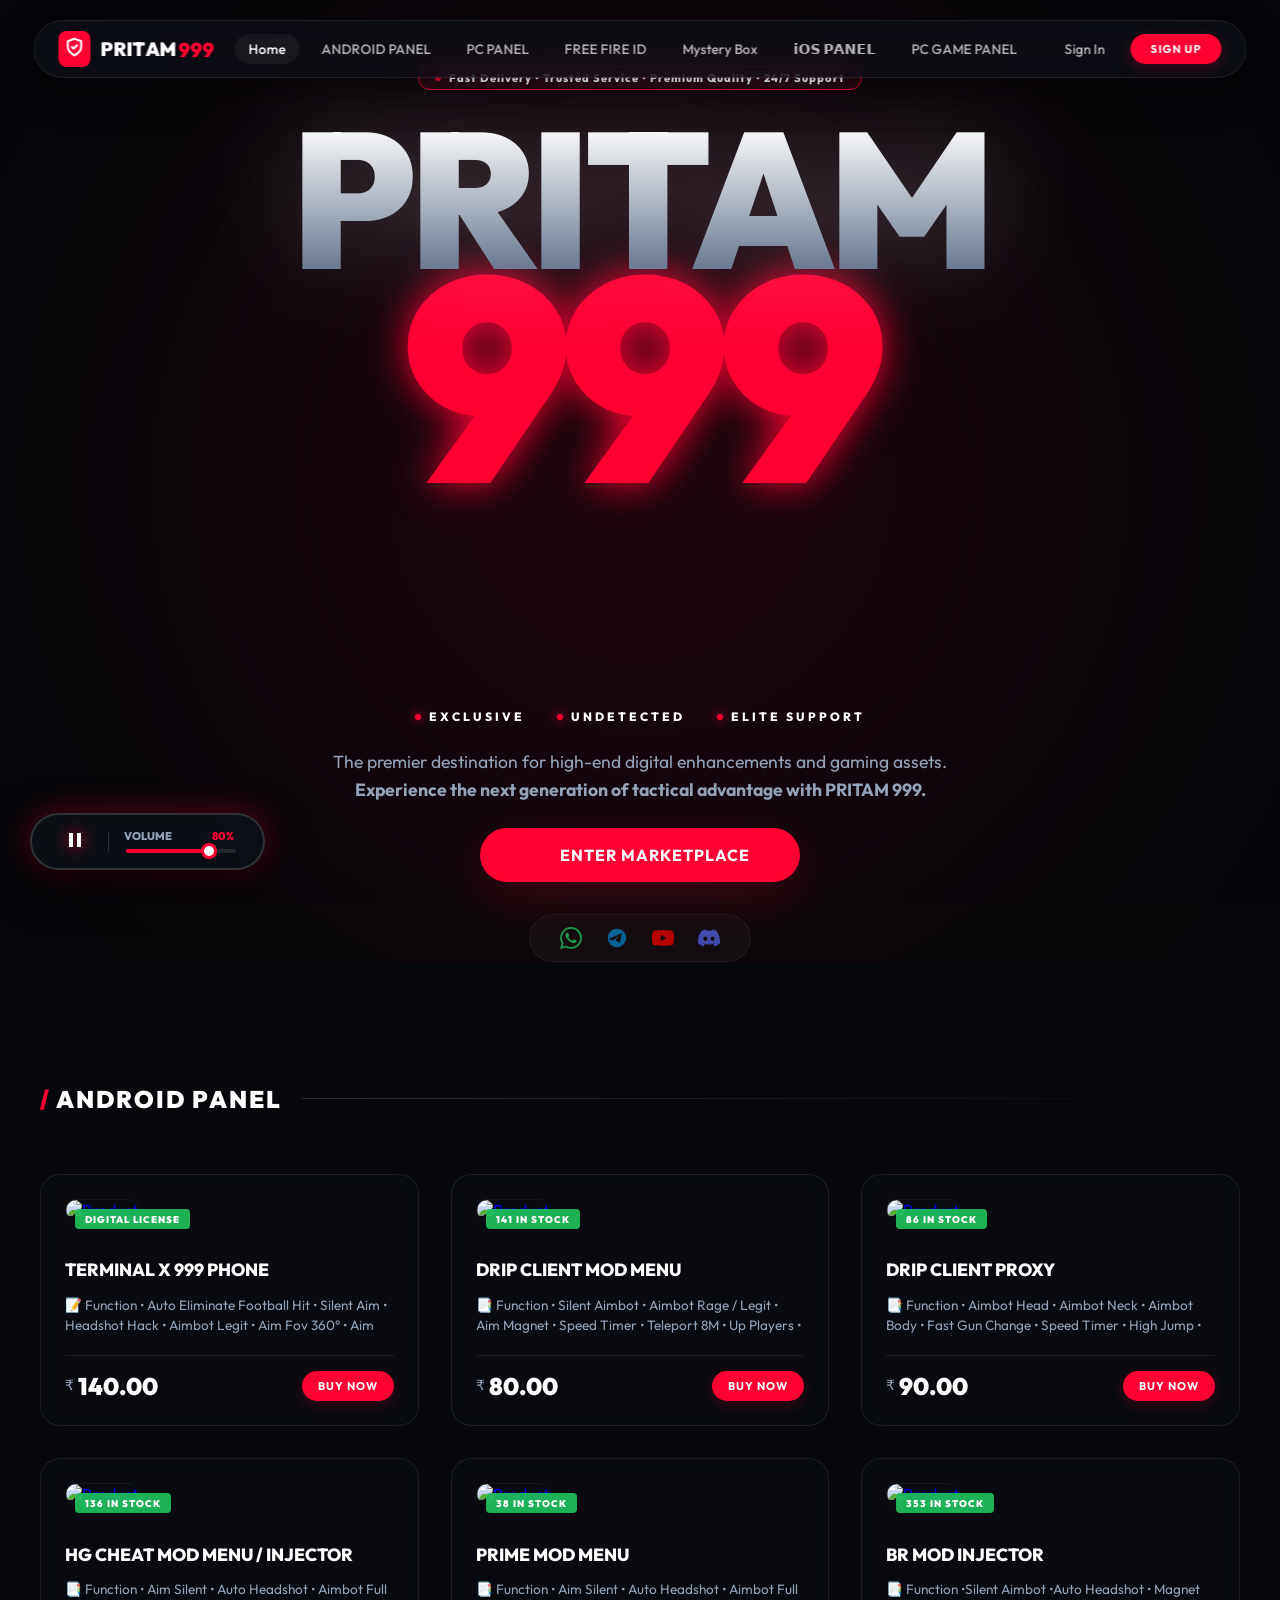
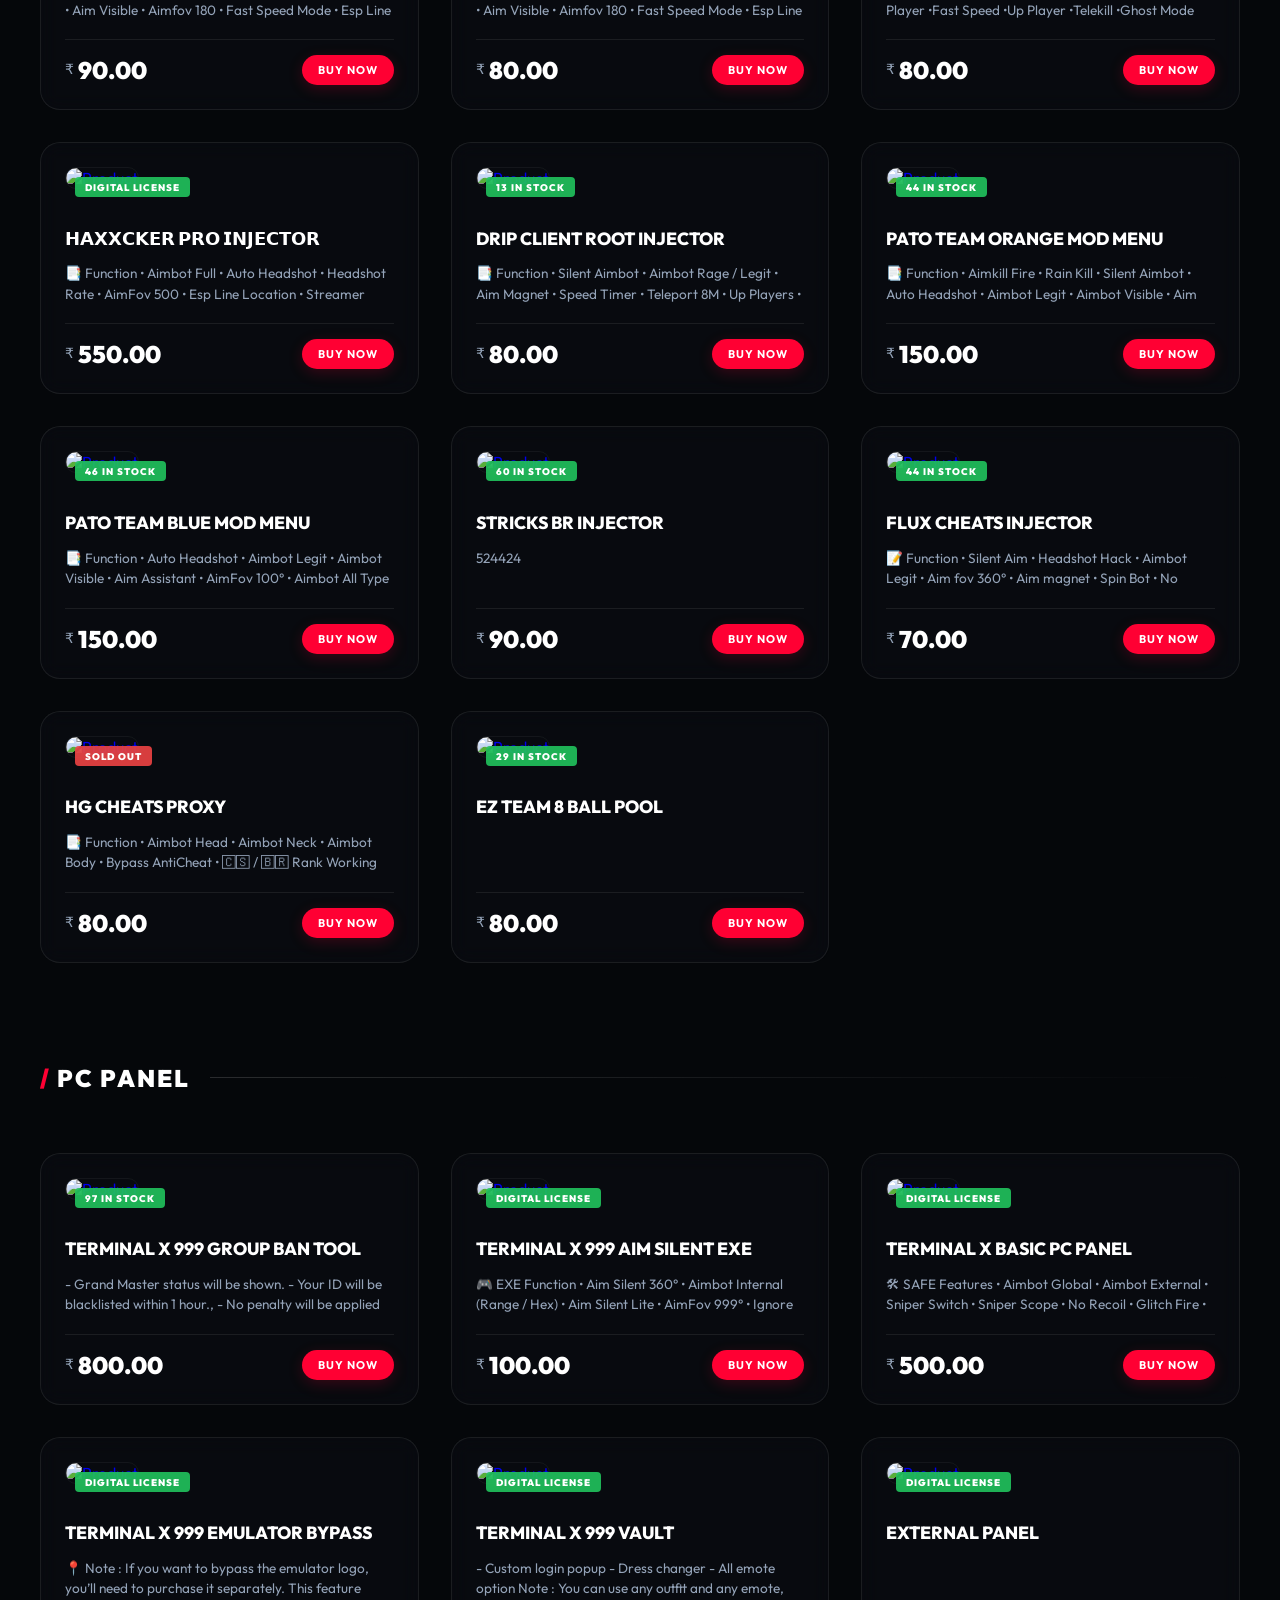
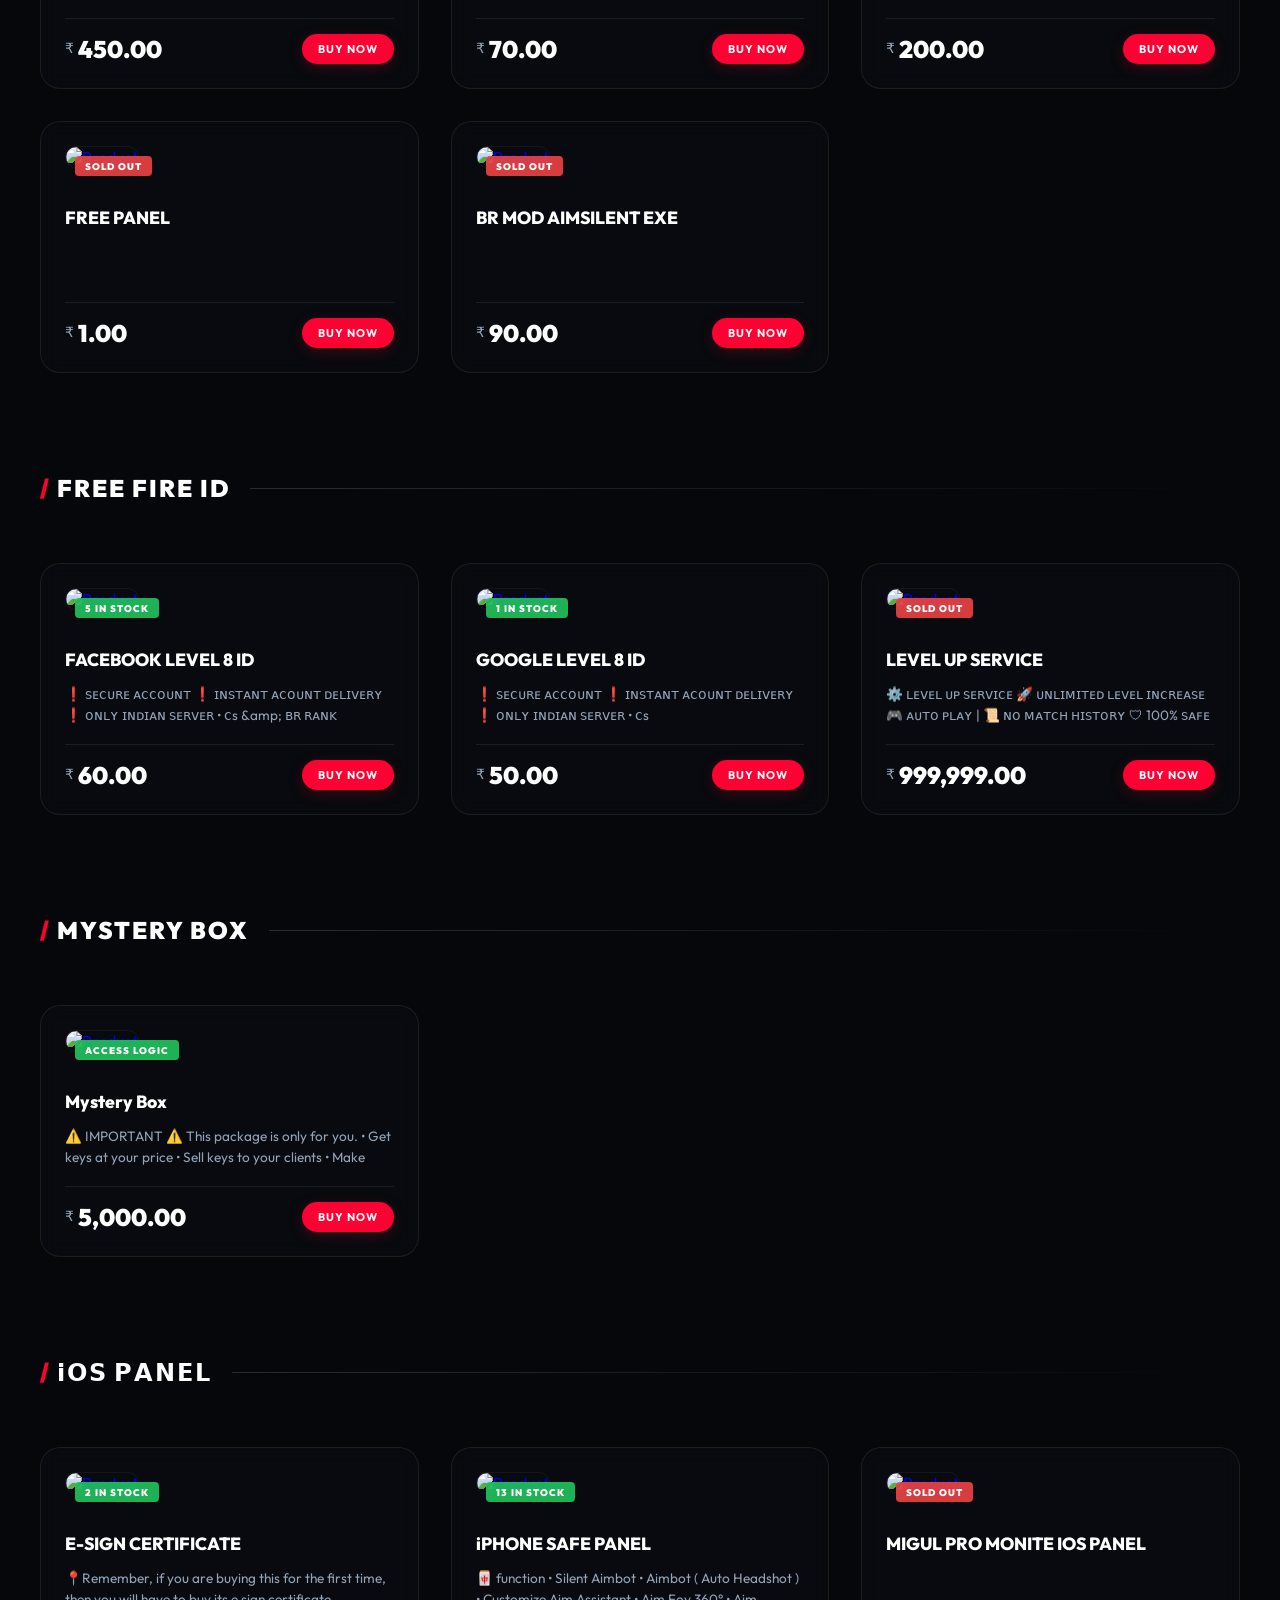
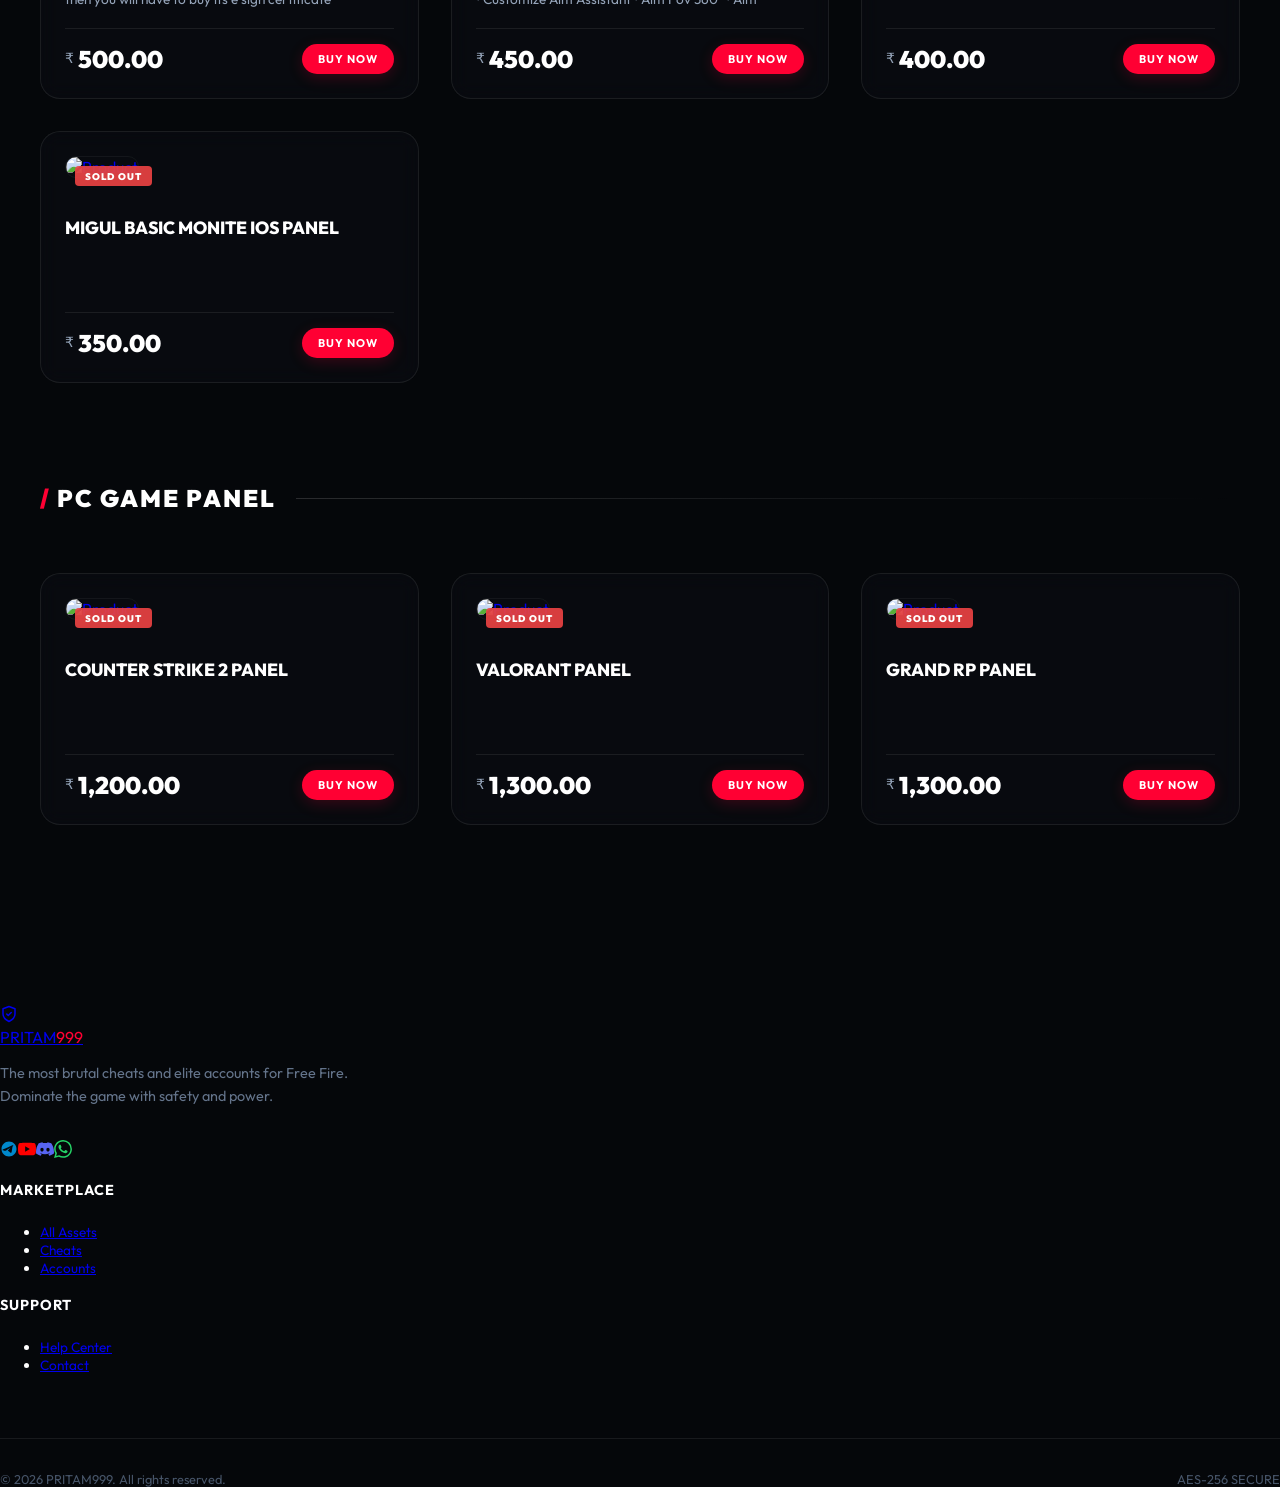
==== index.html @ df431e68 "Rename index.php to index.html" ====
<!DOCTYPE html>
<html lang="en">
<head>
    <title>PRITAM 999 | ELITE GAMING STORE</title>
    <meta name="description" content="The premier destination for high-end digital enhancements, elite accounts, and premium gaming assets. PRITAM 999 provides the ultimate tactical advantage.">
    <meta name="keywords" content="ANDROID PANEL, PC PANEL, FREE FIRE ID, Mystery Box, 𝗶𝗢𝗦 𝗣𝗔𝗡𝗘𝗟, PC GAME PANEL, Pritam999, Free Fire Cheats, Elite Gaming Assets, Mod Menu, Tactical Advantage">
    <meta name="author" content="PRITAM 999">
    <meta name="robots" content="index, follow">
    <meta property="og:image" content="assets/img/og-preview.png">
    <link rel="canonical" href="https://pritam999.shop/">
    <!-- Structured Data for SEO -->
    <script type="application/ld+json">
    {
      "@context": "https://schema.org",
      "@type": "WebSite",
      "name": "PRITAM 999",
      "url": "https://pritam999.shop/",
      "description": "Premium destination for digital enhancements and elite gaming assets.",
      "potentialAction": {
        "@type": "SearchAction",
        "target": "https://pritam999.shop/shop.php?query={search_term_string}",
        "query-input": "required name=search_term_string"
      }
    }
    </script>
    <link rel="stylesheet" href="assets/css/core.css?v=1.0.8">
    <link rel="preconnect" href="https://fonts.googleapis.com">
    <link rel="preconnect" href="https://fonts.gstatic.com" crossorigin>
    <link href="https://fonts.googleapis.com/css2?family=Outfit:wght@100..900&display=swap" rel="stylesheet">
    <link rel="stylesheet" href="assets/css/core.css?v=1.0.8">
    <style>
        :root {
            --primary: #ff0033;
            --primary-glow: #ff003333;
            --bg-deep: #05070a;
            --bg-card: rgba(13, 17, 23, 0.4);
            --border: rgba(255, 255, 255, 0.08);
            --text-muted: #94a3b8;
            --font-main: 'Outfit', sans-serif;
            --primary-rgb: 255, 0, 51;
        }
        
        /* --- THEME-SYNCED PREMIUM SCROLLBAR --- */
        ::-webkit-scrollbar { width: 8px; height: 8px; }
        ::-webkit-scrollbar-track { background: var(--bg-deep); border-left: 1px solid var(--border); }
        ::-webkit-scrollbar-thumb { 
            background: linear-gradient(to bottom, var(--primary), rgba(var(--primary-rgb), 0.6));
            border-radius: 10px;
            border: 2px solid var(--bg-deep);
        }
        ::-webkit-scrollbar-thumb:hover { background: var(--primary); }
        /* Firefox */
        * { scrollbar-width: thin; scrollbar-color: var(--primary) var(--bg-deep); }

        * { font-family: var(--font-main); }

        body {
            background-color: var(--bg-deep);
            color: #fff;
            margin: 0;
            overflow-x: hidden;
            -webkit-font-smoothing: antialiased;
        }

        .btn-pill-outline:hover {
            background: rgba(255,255,255,0.08);
            border-color: rgba(255,255,255,0.2);
        }

        /* Premium Navbar */
        .navbar-floating {
            position: fixed;
            top: 20px;
            left: 50%;
            transform: translateX(-50%);
            width: max-content;
            min-width: 320px;
            max-width: 95vw;
            padding: 10px 24px;
            background: rgba(13, 17, 23, 0.7);
            backdrop-filter: blur(15px) saturate(180%);
            border: 1.5px solid var(--border);
            border-radius: 60px;
            z-index: 1000;
            display: flex;
            align-items: center;
            justify-content: space-between;
            gap: 20px;
            box-shadow: 0 10px 40px rgba(0,0,0,0.4);
            transition: all 0.4s cubic-bezier(0.23, 1, 0.32, 1);
        }

        .nav-link-item {
            color: rgba(255,255,255,0.7);
            text-decoration: none;
            font-size: 0.85rem;
            font-weight: 500;
            transition: all 0.3s ease;
            padding: 6px 14px;
            border-radius: 50px;
        }

        .nav-link-item:hover, .nav-link-item.active {
            color: #fff;
            background: rgba(255,255,255,0.05);
        }

        .btn-pill {
            padding: 8px 20px;
            border-radius: 100px;
            font-weight: 700;
            text-transform: uppercase;
            font-size: 0.7rem;
            letter-spacing: 1px;
            transition: all 0.3s cubic-bezier(0.23, 1, 0.32, 1);
            cursor: pointer;
            text-decoration: none;
            display: inline-flex;
            align-items: center;
            gap: 8px;
        }

        .btn-pill-primary {
            background: var(--primary);
            color: #fff;
            box-shadow: 0 4px 15px var(--primary-glow);
        }

        .btn-pill-primary:hover {
            transform: translateY(-1px);
            box-shadow: 0 5px 20px var(--primary);
        }

        .btn-pill-outline {
            border: 1px solid var(--border);
            color: #fff;
            background: rgba(255,255,255,0.02);
        }

        .btn-pill-outline:hover {
            background: rgba(255,255,255,0.08);
            border-color: rgba(255,255,255,0.2);
        }

        /* Logo Spin Animation */
        .spin-logo {
            display: inline-block;
            animation: spinEntrance 1.2s cubic-bezier(0.34, 1.56, 0.64, 1) forwards;
            transform-origin: center;
        }

        @keyframes spinEntrance {
            0% {
                transform: rotate(-360deg) scale(0.5);
                opacity: 0;
            }
            100% {
                transform: rotate(0deg) scale(1);
                opacity: 1;
            }
        }
        .hero-wrap {
            height: 100vh;
            display: flex;
            flex-direction: column;
            align-items: center;
            justify-content: center;
            position: relative;
            text-align: center;
            overflow: hidden;
            background: transparent; /* Allow global background to show through */
            padding-top: 4rem; /* Shift down */
        }

        .hero-glow-bg {
            position: absolute;
            top: 50%;
            left: 50%;
            width: 1200px;
            height: 1200px;
            background: radial-gradient(circle, var(--primary-glow) 0%, transparent 70%);
            transform: translate(-50%, -50%);
            z-index: -1;
            filter: blur(180px);
            opacity: 0.8;
        }

        .title-main {
            font-size: clamp(5rem, 20vw, 12rem);
            font-weight: 950;
            line-height: 0.8;
            letter-spacing: -6px;
            margin: 0;
            text-transform: uppercase;
            background: linear-gradient(180deg, #fff 0%, #64748b 100%);
            -webkit-background-clip: text;
            -webkit-text-fill-color: transparent;
            filter: drop-shadow(0 0 50px rgba(255,255,255,0.2));
            z-index: 2;
        }

        .title-sub {
            font-size: clamp(6rem, 30vw, 18rem);
            font-weight: 950;
            color: var(--primary);
            line-height: 0.85;
            margin-top: -20px;
            text-transform: uppercase;
            text-shadow: 0 0 40px var(--primary); /* Reduced glow */
            letter-spacing: -10px;
            z-index: 1;
        }

        .hero-description {
            max-width: 900px;
            margin: 1.5rem auto;
            color: var(--text-muted);
            font-size: 1.1rem;
            font-weight: 400;
            line-height: 1.6;
        }

        .trust-badges {
            display: flex;
            gap: 2rem;
            margin-top: 1rem;
            text-transform: uppercase;
            font-size: 0.75rem;
            font-weight: 800;
            letter-spacing: 3px;
            color: #fff;
        }

        .trust-badges span { display: flex; align-items: center; gap: 8px; }
        .trust-badges .dot { width: 6px; height: 6px; background: var(--primary); border-radius: 50%; box-shadow: 0 0 10px var(--primary); }

        /* Deep Aurora & Cosmic Nebula Backgrounds */
        .deep-aurora {
            position: fixed;
            inset: 0;
            z-index: -3;
            background: #000;
            overflow: hidden;
        }
        .deep-aurora::before,
        .deep-aurora::after {
            content: '';
            position: absolute;
            inset: -50%;
            background: repeating-linear-gradient(
                100deg,
                var(--primary) 10%,
                #000 20%,
                var(--primary-glow) 30%,
                #000 40%
            );
            filter: blur(120px) contrast(1.5);
            opacity: 0.25;
            animation: aurora-spin 60s linear infinite;
        }
        .deep-aurora::after {
            animation-duration: 45s;
            animation-direction: reverse;
            opacity: 0.15;
        }

        .cosmic-nebula {
            position: fixed;
            inset: 0;
            z-index: -3;
            background: radial-gradient(circle at center, #0a0a0a 0%, #000 100%);
        }
        .cosmic-nebula::before {
            content: '';
            position: absolute;
            inset: -50%;
            background: 
                radial-gradient(circle at 20% 30%, var(--primary) 0%, transparent 40%),
                radial-gradient(circle at 80% 70%, var(--primary-glow) 0%, transparent 40%);
            filter: blur(150px);
            opacity: 0.3;
            animation: nebula-float 30s ease-in-out infinite alternate;
        }

        @keyframes aurora-spin {
            from { transform: rotate(0deg) scale(1.5); }
            to { transform: rotate(360deg) scale(1.5); }
        }
        @keyframes nebula-float {
            from { transform: translate(-5%, -5%) scale(1); }
            to { transform: translate(5%, 5%) scale(1.1); }
        }
        .aurora-animate {
            position: fixed;
            inset: 0;
            z-index: -3;
            background: #05070a;
            overflow: hidden;
            pointer-events: none;
        }
        .aurora-layer {
            position: absolute;
            inset: -50%;
            opacity: 0.5;
            filter: blur(100px) contrast(1.2);
            background: repeating-linear-gradient(100deg, var(--primary) 10%, #000 15%, var(--primary-glow) 20%, #000 25%, var(--primary) 30%);
            background-size: 300% 200%;
            background-position: 50% 50%;
            animation: aurora-move 40s linear infinite;
        }
        @keyframes aurora-move {
            0% { background-position: 50% 50%; }
            100% { background-position: 350% 50%; }
        }
        .premium-card-grid {
            display: grid;
            grid-template-columns: repeat(auto-fill, minmax(280px, 1fr));
            gap: 2rem;
        }

        .shop-card {
            background: var(--bg-card);
            border: 1px solid var(--border);
            border-radius: 20px;
            padding: 1.5rem;
            transition: all 0.5s cubic-bezier(0.23, 1, 0.32, 1);
            position: relative;
            overflow: hidden;
            backdrop-filter: blur(10px);
            cursor: pointer;
            text-decoration: none;
            display: block;
        }

        .shop-card:hover {
            border-color: var(--primary);
            transform: translateY(-8px);
            box-shadow: 0 20px 50px rgba(0,0,0,0.6), 0 0 30px var(--primary-glow);
        }

        .shop-card .card-content {
            transition: all 0.5s ease;
        }

        .shop-card:hover .card-content {
            filter: blur(5px) brightness(0.6);
            transform: scale(0.98);
        }

        .shop-card img {
            width: 100%;
            height: 200px;
            object-fit: cover;
            border-radius: 12px;
            margin-bottom: 1.25rem;
            border: 1px solid rgba(255,255,255,0.05);
        }

        .shop-card .hover-overlay {
            position: absolute;
            inset: 0;
            display: flex;
            align-items: center;
            justify-content: center;
            opacity: 0;
            transition: all 0.5s ease;
            z-index: 10;
        }

        .shop-card:hover .hover-overlay {
            opacity: 1;
        }

        .price-tag {
            font-size: 1.5rem;
            font-weight: 900;
            color: #fff;
            display: flex;
            align-items: center;
            gap: 4px;
        }
        
        /* Mobile Adjustments */
        @media (max-width: 768px) {
            .navbar-floating { width: 95%; top: 10px; padding: 0 16px; height: 56px; }
            .nav-link-item:not(.special) { display: none; }
            .title-main { font-size: 4rem; }
            .title-sub { font-size: 4.5rem; }
            .trust-badges { gap: 1rem; font-size: 0.6rem; letter-spacing: 1.5px; }
        }
    </style>
</head>
<body class="custom-scrollbar">
    
<style>
    body { background-color: #05070a !important; }
    canvas { background: transparent !important; } 
    #neural-bg-video {
        position: fixed; inset: 0; width: 100vw; height: 100vh;
        object-fit: cover; z-index: -15; opacity: 0.6;
        pointer-events: none; transition: opacity 2s ease; background: #05070a;
    }
</style>

    <video id="neural-bg-video" autoplay loop muted playsinline preload="auto">
        <source src="assets/video/video_1782830065.mp4" type="video/mp4">
    </video>
    <script>
        (function() {
            const vid = document.getElementById('neural-bg-video');
            vid.style.opacity = '0.6';
            const activate = () => { if (vid.paused) vid.play().catch(e => {}); };
            ['click', 'touchstart', 'scroll'].forEach(evt => window.addEventListener(evt, activate, { once: true }));
        })();
    </script>


<!-- GLOBAL PREMIUM MUSIC HUB v3.1 (HARD-CODED) -->
<style>
    #neural-sync-v3 {
        position: fixed; bottom: 30px; left: 30px; z-index: 999999999 !important;
        background: rgba(13, 17, 23, 0.9); backdrop-filter: blur(25px) saturate(180%);
        border: 2px solid rgba(255,255,255,0.15); border-radius: 50px;
        padding: 12px 25px; display: flex !important; align-items: center; gap: 15px;
        box-shadow: 0 15px 45px rgba(0,0,0,0.8), 0 0 30px rgba(255, 0, 51, 0.4);
        transition: all 0.4s ease; font-family: 'Outfit', sans-serif; opacity: 1 !important; visibility: visible !important;
    }
    .sync-btn { background: none; border: none; color: #fff; cursor: pointer; display: flex; transition: 0.3s; }
    .sync-slider { -webkit-appearance: none; width: 110px; height: 4px; background: rgba(255,255,255,0.1); border-radius: 5px; outline: none; }
    .sync-slider::-webkit-slider-thumb { -webkit-appearance: none; width: 16px; height: 16px; border-radius: 50%; background: #fff; border: 3px solid #ff0033; cursor: pointer; }
    </style>

<div id="neural-sync-v3">
    <button id="v3-play-btn" class="sync-btn" style="filter: drop-shadow(0 0 8px #ff0033);">
        <span id="v3-icon-wrap"><svg viewBox="0 0 24 24" width="24" height="24" fill="currentColor"><path d="M8 5v14l11-7z"/></svg></span>
    </button>
    <div style="width: 1px; height: 20px; background: rgba(255,255,255,0.15);"></div>
    <div style="display: flex; flex-direction: column; gap: 4px;">
        <div style="display: flex; justify-content: space-between; width: 110px;">
            <span style="font-size: 0.7rem; color: #94a3b8; font-weight: 800; text-transform: uppercase;">Volume</span>
            <span id="v3-vol-txt" style="font-size: 0.7rem; color: #ff0033; font-weight: 800;">80%</span>
        </div>
        <input type="range" id="v3-range" class="sync-slider" min="0" max="1" step="0.01" value="0.8">
    </div>
</div>

<script>
(function() {
    const audioUrl = '';
    
    // --- AUDIO ENGINE INITIALIZATION ---
    const initAudio = () => {
        if (window.bgAudio) return;

        if (audioUrl) {
            // Priority 1: Dedicated Music URL
            window.bgAudio = new Audio(audioUrl);
            window.bgAudio.loop = true;
            window.bgAudio.volume = localStorage.getItem('bg_audio_vol') || 0.8;
            if (localStorage.getItem('bg_audio_pos')) window.bgAudio.currentTime = localStorage.getItem('bg_audio_pos');
            window.bgAudio.load();
        } else {
            // Priority 2: Fallback to Background Video
            const vid = document.getElementById('neural-bg-video');
            if (vid) {
                window.bgAudio = vid;
                window.bgAudio.volume = localStorage.getItem('bg_audio_vol') || 0.8;
            }
        }
    };

    initAudio();
    const audio = window.bgAudio;
    const playIcon = `<svg viewBox="0 0 24 24" width="24" height="24" fill="currentColor"><path d="M8 5v14l11-7z"/></svg>`;
    const pauseIcon = `<svg viewBox="0 0 24 24" width="24" height="24" fill="currentColor"><path d="M6 19h4V5H6v14zm8-14v14h4V5h-4z"/></svg>`;

    const syncUI = () => {
        if (!audio) return;
        const wrap = document.getElementById('v3-icon-wrap');
        const volTxt = document.getElementById('v3-vol-txt');
        const range = document.getElementById('v3-range');
        if (wrap) wrap.innerHTML = audio.paused ? playIcon : pauseIcon;
        if (volTxt) volTxt.innerText = Math.round(audio.volume * 100) + '%';
        if (range) {
            range.value = audio.volume;
            const v = audio.volume * 100;
            range.style.background = `linear-gradient(to right, #ff0033 ${v}%, rgba(255,255,255,0.1) ${v}%)`;
        }
    };

    if (audio) {
        document.getElementById('v3-play-btn').onclick = (e) => {
            e.stopPropagation(); 
            if (audio.paused) audio.play(); else audio.pause(); 
            if (audio.id === 'neural-bg-video') audio.muted = false; // Unmute if video
            syncUI();
        };
        document.getElementById('v3-range').oninput = (e) => {
            audio.volume = e.target.value; 
            if (audio.id === 'neural-bg-video' && audio.volume > 0) audio.muted = false;
            syncUI();
        };
        
        const unlock = () => { 
            initAudio(); // Re-check if somehow lost
            if (audio.id === 'neural-bg-video') audio.muted = false;
            if (audio.paused) audio.play().catch(()=>{}); 
            if (typeof connectAudio === 'function') connectAudio(); 
            syncUI(); 
            ['click','touchstart'].forEach(ev => document.removeEventListener(ev, unlock));
        };
        ['click','touchstart'].forEach(ev => document.addEventListener(ev, unlock));

        setInterval(() => {
            if (audio.currentTime > 0) {
                localStorage.setItem('bg_audio_pos', audio.currentTime);
                localStorage.setItem('bg_audio_vol', audio.volume);
            }
            syncUI();
        }, 1000);
        syncUI();
    } else {
        document.getElementById('v3-vol-txt').innerText = "OFF";
        document.getElementById('v3-range').disabled = true;
    }
})();
</script>
    <!-- Premium Navbar -->
    <nav class="navbar-floating">
        <a href="index.php" style="display: flex; align-items: center; gap: 10px; text-decoration: none;">
            <div style="background: var(--primary); padding: 6px; border-radius: 8px;">
                <svg xmlns="http://www.w3.org/2000/svg" width="20" height="20" viewBox="0 0 24 24" fill="none" stroke="white" stroke-width="2.5" stroke-linecap="round" stroke-linejoin="round"><path d="M12 22s8-4 8-10V5l-8-3-8 3v7c0 6 8 10 8 10"/><path d="m9 12 2 2 4-4"/></svg>
            </div>
            <style>
                .logo-text { display: flex; gap: 0; align-items: center; cursor: pointer; }
                .logo-text .char { 
                    display: inline-block; 
                    transition: all 0.3s cubic-bezier(0.34, 1.56, 0.64, 1); 
                    font-family: 'Outfit', sans-serif;
                }
                .logo-text:hover .char { transform: scale(1.1); color: var(--primary); opacity: 0.7; }
                .logo-text .char:hover { transform: scale(1.8) translateY(-8px) rotate(8deg) !important; color: #fff !important; opacity: 1 !important; text-shadow: 0 0 20px var(--primary); z-index: 10; }
            </style>
            <div class="logo-text">
                <span class="char" style="font-size: 1.2rem; font-weight: 900; color: #fff;">P</span>
                <span class="char" style="font-size: 1.2rem; font-weight: 900; color: #fff;">R</span>
                <span class="char" style="font-size: 1.2rem; font-weight: 900; color: #fff;">I</span>
                <span class="char" style="font-size: 1.2rem; font-weight: 900; color: #fff;">T</span>
                <span class="char" style="font-size: 1.2rem; font-weight: 900; color: #fff;">A</span>
                <span class="char" style="font-size: 1.2rem; font-weight: 900; color: #fff;">M</span>
                <span class="char" style="font-size: 1.25rem; font-weight: 900; color: var(--primary); margin-left: 2px;">9</span>
                <span class="char" style="font-size: 1.25rem; font-weight: 900; color: var(--primary);">9</span>
                <span class="char" style="font-size: 1.25rem; font-weight: 900; color: var(--primary);">9</span>
            </div>
        </a>

        <div style="display: flex; align-items: center; gap: 8px;">
            <a href="index.php" class="nav-link-item active">Home</a>
                                                <a href="index.php?category=ANDROID+PANEL" 
                       class="nav-link-item ">
                       ANDROID PANEL                    </a>
                                                                <a href="index.php?category=PC+PANEL" 
                       class="nav-link-item ">
                       PC PANEL                    </a>
                                                                <a href="index.php?category=FREE+FIRE+ID" 
                       class="nav-link-item ">
                       FREE FIRE ID                    </a>
                                                                <a href="index.php?category=Mystery+Box" 
                       class="nav-link-item ">
                       Mystery Box                    </a>
                                                                <a href="index.php?category=%F0%9D%97%B6%F0%9D%97%A2%F0%9D%97%A6+%F0%9D%97%A3%F0%9D%97%94%F0%9D%97%A1%F0%9D%97%98%F0%9D%97%9F" 
                       class="nav-link-item ">
                       𝗶𝗢𝗦 𝗣𝗔𝗡𝗘𝗟                    </a>
                                                                <a href="index.php?category=PC+GAME+PANEL" 
                       class="nav-link-item ">
                       PC GAME PANEL                    </a>
                                    </div>

        <div style="display: flex; align-items: center; gap: 12px;">
                            <a href="login.php" class="nav-link-item special">Sign In</a>
                <a href="register.php" class="btn-pill btn-pill-primary">Sign Up</a>
                    </div>
    </nav>

        <header class="hero-wrap">
        <div class="hero-glow-bg"></div>
        
                    <div style="background: rgba(var(--primary-rgb), 0.1); border: 1px solid var(--primary); padding: 4px 16px; border-radius: 40px; margin-bottom: 2rem; font-size: 0.7rem; font-weight: 800; color: #fff; letter-spacing: 1px; display: flex; align-items: center; gap: 8px;">
                <span style="width: 6px; height: 6px; background: var(--primary); border-radius: 50%; display: inline-block;"></span>
                Fast Delivery • Trusted Service • Premium Quality • 24/7 Support            </div>
        
        
        <h1 class="title-main" >
            PRITAM        </h1>
        <h1 class="title-sub spin-logo" >
            999        </h1>

        <div class="trust-badges">
            <span><div class="dot"></div> EXCLUSIVE</span>
            <span><div class="dot"></div> UNDETECTED</span>
            <span><div class="dot"></div> ELITE SUPPORT</span>
        </div>

        <p class="hero-description">
            The premier destination for high-end digital enhancements and gaming assets.
            <br><strong>Experience the next generation of tactical advantage with PRITAM 999.</strong>
        </p>

        <div style="display: flex; flex-direction: column; align-items: center; gap: 2rem;">
            <a href="#explore" class="btn-pill btn-pill-primary" style="padding: 16px 50px; font-size: 1rem; border-radius: 60px; box-shadow: 0 15px 45px var(--primary-glow); transition: all 0.5s ease;">
                <i data-lucide="shopping-bag" style="width: 22px; height: 22px;"></i>
                ENTER MARKETPLACE
            </a>
            
            <div style="display: flex; gap: 24px; align-items: center; background: rgba(255,255,255,0.03); padding: 12px 30px; border-radius: 50px; border: 1.5px solid rgba(255,255,255,0.05); backdrop-filter: blur(10px);">
                <a href="https://wa.me/918459697630" target="_blank" class="hero-social-link" style="color: #25D366;"><svg viewBox="0 0 24 24" width="22" height="22" fill="currentColor"><path d="M17.472 14.382c-.297-.149-1.758-.867-2.03-.967-.273-.099-.471-.148-.67.15-.197.297-.767.966-.94 1.164-.173.199-.347.223-.644.075-.297-.15-1.255-.463-2.39-1.475-.883-.788-1.48-1.761-1.653-2.059-.173-.297-.018-.458.13-.606.134-.133.298-.347.446-.52.149-.174.198-.298.298-.497.099-.198.05-.371-.025-.52-.075-.149-.669-1.612-.916-2.207-.242-.579-.487-.5-.669-.51-.173-.008-.371-.01-.57-.01-.198 0-.52.074-.792.372-.272.297-1.04 1.016-1.04 2.479 0 1.462 1.067 2.877 1.215 3.076.149.198 2.096 3.2 5.077 4.487.709.306 1.262.489 1.694.625.712.227 1.36.195 1.871.118.571-.085 1.758-.719 2.006-1.413.248-.694.248-1.289.173-1.413-.074-.124-.272-.198-.57-.347m-5.421 7.403h-.004a9.87 9.87 0 01-5.031-1.378l-.361-.214-3.741.982.998-3.648-.235-.374a9.86 9.86 0 01-1.51-5.26c.001-5.45 4.436-9.884 9.888-9.884 2.64 0 5.122 1.03 6.988 2.898a9.825 9.825 0 012.893 6.994c-.003 5.45-4.437 9.884-9.885 9.884m8.413-18.297A11.815 11.815 0 0012.05 0C5.495 0 .16 5.335.157 11.892c0 2.096.547 4.142 1.588 5.945L.057 24l6.305-1.654a11.882 11.882 0 005.683 1.448h.005c6.554 0 11.89-5.335 11.893-11.893a11.821 11.821 0 00-3.48-8.413Z"/></svg></a><a href="https://t.me/+c30duvub8wZjMGQ9" target="_blank" class="hero-social-link" style="color: #0088cc;"><svg viewBox="0 0 24 24" width="22" height="22" fill="currentColor"><path d="M12 2C6.48 2 2 6.48 2 12s4.48 10 10 10 10-4.48 10-10S17.52 2 12 2zm4.64 6.8c-.15 1.58-.8 5.42-1.13 7.19-.14.75-.42 1-.68 1.03-.58.05-1.02-.38-1.58-.75-.88-.58-1.38-.94-2.23-1.5-.99-.65-.35-1 .22-1.59.15-.15 2.71-2.48 2.76-2.69.01-.03.01-.14-.07-.2-.08-.06-.19-.04-.27-.02-.11.02-1.93 1.23-5.46 3.62-.51.35-.98.52-1.4.51-.46-.01-1.35-.26-2.01-.48-.81-.27-1.45-.42-1.39-.89.03-.24.36-.49.99-.75 3.87-1.68 6.45-2.79 7.74-3.33 3.68-1.54 4.44-1.81 4.94-1.82.11 0 .36.03.52.16.14.11.18.25.2.46-.01.07-.01.15-.02.23z"/></svg></a><a href="https://youtube.com/@pritam999main?si=VfSoaueqbT7tHkOt" target="_blank" class="hero-social-link" style="color: #ff0000;"><svg viewBox="0 0 24 24" width="22" height="22" fill="currentColor"><path d="M23.498 6.186a3.016 3.016 0 0 0-2.122-2.136C19.505 3.545 12 3.545 12 3.545s-7.505 0-9.377.505A3.017 3.017 0 0 0 .502 6.186C0 8.07 0 12 0 12s0 3.93.502 5.814a3.016 3.016 0 0 0 2.122 2.136c1.871.505 9.376.505 9.376.505s7.505 0 9.377-.505a3.015 3.015 0 0 0 2.122-2.136C24 15.93 24 12 24 12s0-3.93-.502-5.814zM9.545 15.568V8.432L15.818 12l-6.273 3.568z"/></svg></a><a href="https://discord.gg/pritam999" target="_blank" class="hero-social-link" style="color: #5865F2;"><svg viewBox="0 0 24 24" width="22" height="22" fill="currentColor"><path d="M20.317 4.37a19.791 19.791 0 0 0-4.885-1.515.074.074 0 0 0-.079.037c-.21.375-.444.864-.608 1.25a18.27 18.27 0 0 0-5.487 0 12.64 12.64 0 0 0-.617-1.25.077.077 0 0 0-.079-.037 19.736 19.736 0 0 0-4.885 1.515.069.069 0 0 0-.032.027C.533 9.048-.32 13.58.099 18.057a.082.082 0 0 0 .031.057 19.9 19.9 0 0 0 5.993 3.03.078.078 0 0 0 .084-.028 14.09 14.09 0 0 0 1.226-1.994.076.076 0 0 0-.041-.106 13.107 13.107 0 0 1-1.872-.892.077.077 0 0 1-.008-.128 10.2 10.2 0 0 0 .372-.292.074.074 0 0 1 .077-.01c3.928 1.793 8.18 1.793 12.062 0a.074.074 0 0 1 .078.01c.12.098.246.198.373.292a.077.077 0 0 1-.006.127 12.299 12.299 0 0 1-1.873.892.077.077 0 0 0-.041.107c.36.698.772 1.362 1.225 1.993a.076.076 0 0 0 .084.028 19.839 19.839 0 0 0 6.002-3.03.077.077 0 0 0 .032-.054c.5-5.177-.838-9.674-3.549-13.66a.061.061 0 0 0-.031-.03zM8.02 15.33c-1.183 0-2.157-1.085-2.157-2.419 0-1.333.956-2.419 2.157-2.419 1.21 0 2.176 1.096 2.157 2.419 0 1.334-.956 2.419-2.157 2.419zm7.975 0c-1.183 0-2.157-1.085-2.157-2.419 0-1.333.946-2.419 2.157-2.419 1.21 0 2.176 1.096 2.157 2.419 0 1.334-.946 2.419-2.157 2.419z"/></svg></a>            </div>
            <style>
                .hero-social-link { opacity: 0.7; transition: all 0.3s ease; display: flex; align-items: center; justify-content: center; transform: scale(1); }
                .hero-social-link:hover { opacity: 1; transform: scale(1.3); filter: drop-shadow(0 0 10px currentColor); }
            </style>
        </div>
    </header>
    
    <section id="explore" style="padding: 100px 0;">
        <div class="container" style="max-width: 1200px; margin: 0 auto; padding: 0 24px;">
                                            
                <div style="margin-bottom: 80px;">
                    <div style="display: flex; align-items: center; gap: 20px; margin-bottom: 40px;">
                        <h2 style="font-size: 1.5rem; font-weight: 900; color: #fff; text-transform: uppercase; letter-spacing: 2px;">
                            <span style="color: var(--primary);">/</span> ANDROID PANEL                        </h2>
                        <div style="flex: 1; height: 1px; background: linear-gradient(90deg, rgba(255, 255, 255, 0.15), transparent);"></div>
                    </div>

                    <div class="premium-card-grid">
                                                                        <a href="product-details.php?id=products_6a2848b13cb6c8.66056754" class="shop-card">
                            <div class="card-content">
                                <div style="position: relative;">
                                    <img src="https://github.com/rose999yt/AAA/blob/main/Picsart_26-06-09_18-09-44-807.png?raw=true" alt="Product">
                                                                        <div style="position: absolute; top: 10px; left: 10px; background: rgba(34, 197, 94, 0.9); color: #fff; font-size: 0.6rem; font-weight: 900; padding: 4px 10px; border-radius: 4px; text-transform: uppercase; letter-spacing: 1px; backdrop-filter: blur(4px);">
                                                                                    Digital License
                                                                            </div>
                                </div>
                                <h3 style="font-size: 1.1rem; font-weight: 800; color: #fff; margin-bottom: 8px;">TERMINAL X 999 PHONE</h3>
                                <p style="color: var(--text-muted); font-size: 0.85rem; line-height: 1.5; margin-bottom: 20px; height: 40px; overflow: hidden;">📝 Function • Auto Eliminate Football Hit • Silent Aim • Headshot Hack • Aimbot Legit • Aim Fov 360° • Aim Magnet • No Reload • UnderKill • Speed Hack • Esp Line Location • 🄲🅂 / 🄱🅁 Rank Working

  | 𝐍𝐎𝐓𝐄 :
- ʀᴏᴏᴛ ᴅᴇᴠɪᴄᴇ ᴅɪʀᴇᴄᴛ 
- ɴᴏɴ ʀᴏᴏᴛ • ᴄʟᴏᴜᴅ ᴠɪʀᴛᴜᴀʟ

Note: This product is fully optimized and officially available for Rooted Devices, where it runs smoothly and delivers the best experience.
Non-Root Device support is currently under testing. For now, Non-Root users can use the product via our Cloud Virtual Environment, which requires a stable internet connection. A dedicated private virtual solution for Non-Root devices is currently in development and will be released soon.</p>
                                
                                <div style="display: flex; justify-content: space-between; align-items: center; border-top: 1px solid var(--border); padding-top: 15px;">
                                    <div class="price-tag"><span style="font-size: 0.9rem; font-weight: 500; color: var(--text-muted); margin-bottom: 2px;">₹</span>140.00</div>
                                    <span class="btn-pill btn-pill-primary" style="padding: 8px 16px; font-size: 0.7rem;">BUY NOW</span>
                                </div>
                            </div>
                            <div class="hover-overlay">
                                <div class="btn-pill btn-pill-primary" style="padding: 12px 28px; font-size: 0.8rem; box-shadow: 0 0 30px var(--primary);">VIEW DETAILS</div>
                            </div>
                        </a>
                                                                        <a href="product-details.php?id=1766529749470" class="shop-card">
                            <div class="card-content">
                                <div style="position: relative;">
                                    <img src="https://raw.githubusercontent.com/rose999yt/SHOP-PHOTO/refs/heads/main/Picsart_26-01-23_18-59-44-329.png" alt="Product">
                                                                        <div style="position: absolute; top: 10px; left: 10px; background: rgba(34, 197, 94, 0.9); color: #fff; font-size: 0.6rem; font-weight: 900; padding: 4px 10px; border-radius: 4px; text-transform: uppercase; letter-spacing: 1px; backdrop-filter: blur(4px);">
                                                                                    141 In Stock                                                                            </div>
                                </div>
                                <h3 style="font-size: 1.1rem; font-weight: 800; color: #fff; margin-bottom: 8px;">DRIP CLIENT MOD MENU</h3>
                                <p style="color: var(--text-muted); font-size: 0.85rem; line-height: 1.5; margin-bottom: 20px; height: 40px; overflow: hidden;">📑 Function • Silent Aimbot • Aimbot Rage / Legit • Aim Magnet • Speed Timer • Teleport 8M • Up Players • Fly Car • Ghost Mode • Antatu Player • Esp Line Location • 120 FPS Unblock • 🄲🅂 / 🄱🅁 Rank Working</p>
                                
                                <div style="display: flex; justify-content: space-between; align-items: center; border-top: 1px solid var(--border); padding-top: 15px;">
                                    <div class="price-tag"><span style="font-size: 0.9rem; font-weight: 500; color: var(--text-muted); margin-bottom: 2px;">₹</span>80.00</div>
                                    <span class="btn-pill btn-pill-primary" style="padding: 8px 16px; font-size: 0.7rem;">BUY NOW</span>
                                </div>
                            </div>
                            <div class="hover-overlay">
                                <div class="btn-pill btn-pill-primary" style="padding: 12px 28px; font-size: 0.8rem; box-shadow: 0 0 30px var(--primary);">VIEW DETAILS</div>
                            </div>
                        </a>
                                                                        <a href="product-details.php?id=products_6a2c8e0d816ad3.38372845" class="shop-card">
                            <div class="card-content">
                                <div style="position: relative;">
                                    <img src="https://raw.githubusercontent.com/rose999yt/AAA/1023afc43c0142e32bbfbadca795c219dd625a7b/Picsart_26-06-13_04-19-22-950.png" alt="Product">
                                                                        <div style="position: absolute; top: 10px; left: 10px; background: rgba(34, 197, 94, 0.9); color: #fff; font-size: 0.6rem; font-weight: 900; padding: 4px 10px; border-radius: 4px; text-transform: uppercase; letter-spacing: 1px; backdrop-filter: blur(4px);">
                                                                                    86 In Stock                                                                            </div>
                                </div>
                                <h3 style="font-size: 1.1rem; font-weight: 800; color: #fff; margin-bottom: 8px;">DRIP CLIENT PROXY</h3>
                                <p style="color: var(--text-muted); font-size: 0.85rem; line-height: 1.5; margin-bottom: 20px; height: 40px; overflow: hidden;">📑 Function • Aimbot Head • Aimbot Neck • Aimbot Body • Fast Gun Change • Speed Timer • High Jump • 🄲🅂 / 🄱🅁 Rank Working

- best for non root device</p>
                                
                                <div style="display: flex; justify-content: space-between; align-items: center; border-top: 1px solid var(--border); padding-top: 15px;">
                                    <div class="price-tag"><span style="font-size: 0.9rem; font-weight: 500; color: var(--text-muted); margin-bottom: 2px;">₹</span>90.00</div>
                                    <span class="btn-pill btn-pill-primary" style="padding: 8px 16px; font-size: 0.7rem;">BUY NOW</span>
                                </div>
                            </div>
                            <div class="hover-overlay">
                                <div class="btn-pill btn-pill-primary" style="padding: 12px 28px; font-size: 0.8rem; box-shadow: 0 0 30px var(--primary);">VIEW DETAILS</div>
                            </div>
                        </a>
                                                                        <a href="product-details.php?id=1766528334662" class="shop-card">
                            <div class="card-content">
                                <div style="position: relative;">
                                    <img src="https://raw.githubusercontent.com/rose999yt/SHOP-PHOTO/refs/heads/main/Picsart_26-02-27_22-08-21-497.jpg" alt="Product">
                                                                        <div style="position: absolute; top: 10px; left: 10px; background: rgba(34, 197, 94, 0.9); color: #fff; font-size: 0.6rem; font-weight: 900; padding: 4px 10px; border-radius: 4px; text-transform: uppercase; letter-spacing: 1px; backdrop-filter: blur(4px);">
                                                                                    136 In Stock                                                                            </div>
                                </div>
                                <h3 style="font-size: 1.1rem; font-weight: 800; color: #fff; margin-bottom: 8px;">HG CHEAT MOD MENU / INJECTOR</h3>
                                <p style="color: var(--text-muted); font-size: 0.85rem; line-height: 1.5; margin-bottom: 20px; height: 40px; overflow: hidden;">📑 Function • Aim Silent • Auto Headshot • Aimbot Full • Aim Visible • Aimfov 180 • Fast Speed Mode • Esp Line Location • Cs / Br Rank Working

| Supports – One Key Works On Both Versions
• Mod Menu (Non-Root Device )
• Injector (Root Device)</p>
                                
                                <div style="display: flex; justify-content: space-between; align-items: center; border-top: 1px solid var(--border); padding-top: 15px;">
                                    <div class="price-tag"><span style="font-size: 0.9rem; font-weight: 500; color: var(--text-muted); margin-bottom: 2px;">₹</span>90.00</div>
                                    <span class="btn-pill btn-pill-primary" style="padding: 8px 16px; font-size: 0.7rem;">BUY NOW</span>
                                </div>
                            </div>
                            <div class="hover-overlay">
                                <div class="btn-pill btn-pill-primary" style="padding: 12px 28px; font-size: 0.8rem; box-shadow: 0 0 30px var(--primary);">VIEW DETAILS</div>
                            </div>
                        </a>
                                                                        <a href="product-details.php?id=products_6a1731b88cd886.76520638" class="shop-card">
                            <div class="card-content">
                                <div style="position: relative;">
                                    <img src="https://raw.githubusercontent.com/rose999yt/AAA/refs/heads/main/Picsart_26-05-27_23-13-44-665.png" alt="Product">
                                                                        <div style="position: absolute; top: 10px; left: 10px; background: rgba(34, 197, 94, 0.9); color: #fff; font-size: 0.6rem; font-weight: 900; padding: 4px 10px; border-radius: 4px; text-transform: uppercase; letter-spacing: 1px; backdrop-filter: blur(4px);">
                                                                                    38 In Stock                                                                            </div>
                                </div>
                                <h3 style="font-size: 1.1rem; font-weight: 800; color: #fff; margin-bottom: 8px;">PRIME MOD MENU</h3>
                                <p style="color: var(--text-muted); font-size: 0.85rem; line-height: 1.5; margin-bottom: 20px; height: 40px; overflow: hidden;">📑 Function • Aim Silent • Auto Headshot • Aimbot Full • Aim Visible • Aimfov 180 • Fast Speed Mode • Esp Line Location • Cs / Br Rank Working</p>
                                
                                <div style="display: flex; justify-content: space-between; align-items: center; border-top: 1px solid var(--border); padding-top: 15px;">
                                    <div class="price-tag"><span style="font-size: 0.9rem; font-weight: 500; color: var(--text-muted); margin-bottom: 2px;">₹</span>80.00</div>
                                    <span class="btn-pill btn-pill-primary" style="padding: 8px 16px; font-size: 0.7rem;">BUY NOW</span>
                                </div>
                            </div>
                            <div class="hover-overlay">
                                <div class="btn-pill btn-pill-primary" style="padding: 12px 28px; font-size: 0.8rem; box-shadow: 0 0 30px var(--primary);">VIEW DETAILS</div>
                            </div>
                        </a>
                                                                        <a href="product-details.php?id=1766530271879" class="shop-card">
                            <div class="card-content">
                                <div style="position: relative;">
                                    <img src="https://raw.githubusercontent.com/rose999yt/SHOP-PHOTO/refs/heads/main/Picsart_26-01-23_22-20-11-039.png" alt="Product">
                                                                        <div style="position: absolute; top: 10px; left: 10px; background: rgba(34, 197, 94, 0.9); color: #fff; font-size: 0.6rem; font-weight: 900; padding: 4px 10px; border-radius: 4px; text-transform: uppercase; letter-spacing: 1px; backdrop-filter: blur(4px);">
                                                                                    353 In Stock                                                                            </div>
                                </div>
                                <h3 style="font-size: 1.1rem; font-weight: 800; color: #fff; margin-bottom: 8px;">BR MOD INJECTOR</h3>
                                <p style="color: var(--text-muted); font-size: 0.85rem; line-height: 1.5; margin-bottom: 20px; height: 40px; overflow: hidden;">📑 Function •Silent Aimbot •Auto Headshot • Magnet Player •Fast Speed •Up Player •Telekill •Ghost Mode •Esp Line Location</p>
                                
                                <div style="display: flex; justify-content: space-between; align-items: center; border-top: 1px solid var(--border); padding-top: 15px;">
                                    <div class="price-tag"><span style="font-size: 0.9rem; font-weight: 500; color: var(--text-muted); margin-bottom: 2px;">₹</span>80.00</div>
                                    <span class="btn-pill btn-pill-primary" style="padding: 8px 16px; font-size: 0.7rem;">BUY NOW</span>
                                </div>
                            </div>
                            <div class="hover-overlay">
                                <div class="btn-pill btn-pill-primary" style="padding: 12px 28px; font-size: 0.8rem; box-shadow: 0 0 30px var(--primary);">VIEW DETAILS</div>
                            </div>
                        </a>
                                                                        <a href="product-details.php?id=1766565966002" class="shop-card">
                            <div class="card-content">
                                <div style="position: relative;">
                                    <img src="https://raw.githubusercontent.com/rose999yt/SHOP-PHOTO/refs/heads/main/Picsart_26-01-23_23-02-44-951.png" alt="Product">
                                                                        <div style="position: absolute; top: 10px; left: 10px; background: rgba(34, 197, 94, 0.9); color: #fff; font-size: 0.6rem; font-weight: 900; padding: 4px 10px; border-radius: 4px; text-transform: uppercase; letter-spacing: 1px; backdrop-filter: blur(4px);">
                                                                                    Digital License
                                                                            </div>
                                </div>
                                <h3 style="font-size: 1.1rem; font-weight: 800; color: #fff; margin-bottom: 8px;">𝗛𝗔𝗫𝗫𝗖𝗞𝗘𝗥 𝗣𝗥𝗢 𝗜𝗡𝗝𝗘𝗖𝗧𝗢𝗥</h3>
                                <p style="color: var(--text-muted); font-size: 0.85rem; line-height: 1.5; margin-bottom: 20px; height: 40px; overflow: hidden;">📑 Function • Aimbot Full • Auto Headshot • Headshot Rate • AimFov 500 • Esp Line Location • Streamer Mode • Hide From Screen Capture • CS / BR Rank Working

📍 Best For Root Device
- Main Account Antiban Safe 100%</p>
                                
                                <div style="display: flex; justify-content: space-between; align-items: center; border-top: 1px solid var(--border); padding-top: 15px;">
                                    <div class="price-tag"><span style="font-size: 0.9rem; font-weight: 500; color: var(--text-muted); margin-bottom: 2px;">₹</span>550.00</div>
                                    <span class="btn-pill btn-pill-primary" style="padding: 8px 16px; font-size: 0.7rem;">BUY NOW</span>
                                </div>
                            </div>
                            <div class="hover-overlay">
                                <div class="btn-pill btn-pill-primary" style="padding: 12px 28px; font-size: 0.8rem; box-shadow: 0 0 30px var(--primary);">VIEW DETAILS</div>
                            </div>
                        </a>
                                                                        <a href="product-details.php?id=1766565966007" class="shop-card">
                            <div class="card-content">
                                <div style="position: relative;">
                                    <img src="https://github.com/rose999yt/SHOP-PHOTO/blob/main/Picsart_26-01-24_00-15-16-329.png?raw=true" alt="Product">
                                                                        <div style="position: absolute; top: 10px; left: 10px; background: rgba(34, 197, 94, 0.9); color: #fff; font-size: 0.6rem; font-weight: 900; padding: 4px 10px; border-radius: 4px; text-transform: uppercase; letter-spacing: 1px; backdrop-filter: blur(4px);">
                                                                                    13 In Stock                                                                            </div>
                                </div>
                                <h3 style="font-size: 1.1rem; font-weight: 800; color: #fff; margin-bottom: 8px;">DRIP CLIENT ROOT INJECTOR</h3>
                                <p style="color: var(--text-muted); font-size: 0.85rem; line-height: 1.5; margin-bottom: 20px; height: 40px; overflow: hidden;">📑 Function • Silent Aimbot • Aimbot Rage / Legit • Aim Magnet • Speed Timer • Teleport 8M • Up Players • Fly Car • Ghost Mode • Antatu Player • Esp Line Location • 120 FPS Unblock • CS / BR Rank Working</p>
                                
                                <div style="display: flex; justify-content: space-between; align-items: center; border-top: 1px solid var(--border); padding-top: 15px;">
                                    <div class="price-tag"><span style="font-size: 0.9rem; font-weight: 500; color: var(--text-muted); margin-bottom: 2px;">₹</span>80.00</div>
                                    <span class="btn-pill btn-pill-primary" style="padding: 8px 16px; font-size: 0.7rem;">BUY NOW</span>
                                </div>
                            </div>
                            <div class="hover-overlay">
                                <div class="btn-pill btn-pill-primary" style="padding: 12px 28px; font-size: 0.8rem; box-shadow: 0 0 30px var(--primary);">VIEW DETAILS</div>
                            </div>
                        </a>
                                                                        <a href="product-details.php?id=1766565966010" class="shop-card">
                            <div class="card-content">
                                <div style="position: relative;">
                                    <img src="https://github.com/rose999yt/SHOP-PHOTO/blob/main/Picsart_26-02-27_23-08-35-346.png?raw=true" alt="Product">
                                                                        <div style="position: absolute; top: 10px; left: 10px; background: rgba(34, 197, 94, 0.9); color: #fff; font-size: 0.6rem; font-weight: 900; padding: 4px 10px; border-radius: 4px; text-transform: uppercase; letter-spacing: 1px; backdrop-filter: blur(4px);">
                                                                                    44 In Stock                                                                            </div>
                                </div>
                                <h3 style="font-size: 1.1rem; font-weight: 800; color: #fff; margin-bottom: 8px;">PATO TEAM ORANGE MOD MENU</h3>
                                <p style="color: var(--text-muted); font-size: 0.85rem; line-height: 1.5; margin-bottom: 20px; height: 40px; overflow: hidden;">📑 Function • Aimkill Fire • Rain Kill • Silent Aimbot • Auto Headshot • Aimbot Legit • Aimbot Visible • Aim Magnet • Speed Hack • Teleport Mode • Auto Fire • Up Players • Fly Car • Ghost Mode • Esp Line Location • Optimize Low Device • CS/BR Rank Working

- Orange Version Full Brutal Function.</p>
                                
                                <div style="display: flex; justify-content: space-between; align-items: center; border-top: 1px solid var(--border); padding-top: 15px;">
                                    <div class="price-tag"><span style="font-size: 0.9rem; font-weight: 500; color: var(--text-muted); margin-bottom: 2px;">₹</span>150.00</div>
                                    <span class="btn-pill btn-pill-primary" style="padding: 8px 16px; font-size: 0.7rem;">BUY NOW</span>
                                </div>
                            </div>
                            <div class="hover-overlay">
                                <div class="btn-pill btn-pill-primary" style="padding: 12px 28px; font-size: 0.8rem; box-shadow: 0 0 30px var(--primary);">VIEW DETAILS</div>
                            </div>
                        </a>
                                                                        <a href="product-details.php?id=1766565966013" class="shop-card">
                            <div class="card-content">
                                <div style="position: relative;">
                                    <img src="https://github.com/rose999yt/SHOP-PHOTO/blob/main/Picsart_26-02-27_23-21-53-003.png?raw=true" alt="Product">
                                                                        <div style="position: absolute; top: 10px; left: 10px; background: rgba(34, 197, 94, 0.9); color: #fff; font-size: 0.6rem; font-weight: 900; padding: 4px 10px; border-radius: 4px; text-transform: uppercase; letter-spacing: 1px; backdrop-filter: blur(4px);">
                                                                                    46 In Stock                                                                            </div>
                                </div>
                                <h3 style="font-size: 1.1rem; font-weight: 800; color: #fff; margin-bottom: 8px;">PATO TEAM BLUE MOD MENU</h3>
                                <p style="color: var(--text-muted); font-size: 0.85rem; line-height: 1.5; margin-bottom: 20px; height: 40px; overflow: hidden;">📑 Function • Auto Headshot • Aimbot Legit • Aimbot Visible • Aim Assistant • AimFov 100° • Aimbot All Type Adjustable • Esp Line Location • Optimize Low Device • CS/BR Rank Working

- Blue Version Safe Normal Function.</p>
                                
                                <div style="display: flex; justify-content: space-between; align-items: center; border-top: 1px solid var(--border); padding-top: 15px;">
                                    <div class="price-tag"><span style="font-size: 0.9rem; font-weight: 500; color: var(--text-muted); margin-bottom: 2px;">₹</span>150.00</div>
                                    <span class="btn-pill btn-pill-primary" style="padding: 8px 16px; font-size: 0.7rem;">BUY NOW</span>
                                </div>
                            </div>
                            <div class="hover-overlay">
                                <div class="btn-pill btn-pill-primary" style="padding: 12px 28px; font-size: 0.8rem; box-shadow: 0 0 30px var(--primary);">VIEW DETAILS</div>
                            </div>
                        </a>
                                                                        <a href="product-details.php?id=1766565966015" class="shop-card">
                            <div class="card-content">
                                <div style="position: relative;">
                                    <img src="https://github.com/rose999yt/SHOP-PHOTO/blob/main/Picsart_26-02-27_23-35-43-637.png?raw=true" alt="Product">
                                                                        <div style="position: absolute; top: 10px; left: 10px; background: rgba(34, 197, 94, 0.9); color: #fff; font-size: 0.6rem; font-weight: 900; padding: 4px 10px; border-radius: 4px; text-transform: uppercase; letter-spacing: 1px; backdrop-filter: blur(4px);">
                                                                                    60 In Stock                                                                            </div>
                                </div>
                                <h3 style="font-size: 1.1rem; font-weight: 800; color: #fff; margin-bottom: 8px;">STRICKS BR INJECTOR</h3>
                                <p style="color: var(--text-muted); font-size: 0.85rem; line-height: 1.5; margin-bottom: 20px; height: 40px; overflow: hidden;">524424</p>
                                
                                <div style="display: flex; justify-content: space-between; align-items: center; border-top: 1px solid var(--border); padding-top: 15px;">
                                    <div class="price-tag"><span style="font-size: 0.9rem; font-weight: 500; color: var(--text-muted); margin-bottom: 2px;">₹</span>90.00</div>
                                    <span class="btn-pill btn-pill-primary" style="padding: 8px 16px; font-size: 0.7rem;">BUY NOW</span>
                                </div>
                            </div>
                            <div class="hover-overlay">
                                <div class="btn-pill btn-pill-primary" style="padding: 12px 28px; font-size: 0.8rem; box-shadow: 0 0 30px var(--primary);">VIEW DETAILS</div>
                            </div>
                        </a>
                                                                        <a href="product-details.php?id=products_6a270a0c83bde0.34310471" class="shop-card">
                            <div class="card-content">
                                <div style="position: relative;">
                                    <img src="https://github.com/rose999yt/AAA/blob/main/Picsart_26-06-08_23-52-27-464.png?raw=true" alt="Product">
                                                                        <div style="position: absolute; top: 10px; left: 10px; background: rgba(34, 197, 94, 0.9); color: #fff; font-size: 0.6rem; font-weight: 900; padding: 4px 10px; border-radius: 4px; text-transform: uppercase; letter-spacing: 1px; backdrop-filter: blur(4px);">
                                                                                    44 In Stock                                                                            </div>
                                </div>
                                <h3 style="font-size: 1.1rem; font-weight: 800; color: #fff; margin-bottom: 8px;">FLUX CHEATS INJECTOR</h3>
                                <p style="color: var(--text-muted); font-size: 0.85rem; line-height: 1.5; margin-bottom: 20px; height: 40px; overflow: hidden;">📝 Function • Silent Aim • Headshot Hack • Aimbot Legit • Aim fov 360° • Aim magnet • Spin Bot • No Reload • UnderKill • Speed Hack • Esp Line Location • 🄲🅂 / 🄱🅁 Rank Working

  | 𝐍𝐎𝐓𝐄 :
- ʀᴏᴏᴛ ᴅᴇᴠɪᴄᴇ ᴅɪʀᴇᴄᴛ 
- ɴᴏɴ ʀᴏᴏᴛ • ᴄʟᴏᴜᴅ ᴠɪʀᴛᴜᴀʟ</p>
                                
                                <div style="display: flex; justify-content: space-between; align-items: center; border-top: 1px solid var(--border); padding-top: 15px;">
                                    <div class="price-tag"><span style="font-size: 0.9rem; font-weight: 500; color: var(--text-muted); margin-bottom: 2px;">₹</span>70.00</div>
                                    <span class="btn-pill btn-pill-primary" style="padding: 8px 16px; font-size: 0.7rem;">BUY NOW</span>
                                </div>
                            </div>
                            <div class="hover-overlay">
                                <div class="btn-pill btn-pill-primary" style="padding: 12px 28px; font-size: 0.8rem; box-shadow: 0 0 30px var(--primary);">VIEW DETAILS</div>
                            </div>
                        </a>
                                                                        <a href="product-details.php?id=products_6a3d58ce69f378.74093657" class="shop-card">
                            <div class="card-content">
                                <div style="position: relative;">
                                    <img src="https://github.com/rose999yt/AAA/blob/main/Picsart_26-06-25_21-50-33-679.png?raw=true" alt="Product">
                                                                        <div style="position: absolute; top: 10px; left: 10px; background: rgba(239, 68, 68, 0.9); color: #fff; font-size: 0.6rem; font-weight: 900; padding: 4px 10px; border-radius: 4px; text-transform: uppercase; letter-spacing: 1px; backdrop-filter: blur(4px);">
                                                                                    Sold Out                                                                            </div>
                                </div>
                                <h3 style="font-size: 1.1rem; font-weight: 800; color: #fff; margin-bottom: 8px;">HG CHEATS PROXY</h3>
                                <p style="color: var(--text-muted); font-size: 0.85rem; line-height: 1.5; margin-bottom: 20px; height: 40px; overflow: hidden;">📑 Function • Aimbot Head • Aimbot Neck • Aimbot Body • Bypass AntiCheat • 🄲🅂 / 🄱🅁 Rank Working</p>
                                
                                <div style="display: flex; justify-content: space-between; align-items: center; border-top: 1px solid var(--border); padding-top: 15px;">
                                    <div class="price-tag"><span style="font-size: 0.9rem; font-weight: 500; color: var(--text-muted); margin-bottom: 2px;">₹</span>80.00</div>
                                    <span class="btn-pill btn-pill-primary" style="padding: 8px 16px; font-size: 0.7rem;">BUY NOW</span>
                                </div>
                            </div>
                            <div class="hover-overlay">
                                <div class="btn-pill btn-pill-primary" style="padding: 12px 28px; font-size: 0.8rem; box-shadow: 0 0 30px var(--primary);">VIEW DETAILS</div>
                            </div>
                        </a>
                                                                        <a href="product-details.php?id=products_6a3db5eea09e40.03258735" class="shop-card">
                            <div class="card-content">
                                <div style="position: relative;">
                                    <img src="https://raw.githubusercontent.com/rose999yt/AAA/082d5e9e35a9f4b73155b5cb42d4c6cd3da75833/Picsart_26-06-26_03-52-59-179.png" alt="Product">
                                                                        <div style="position: absolute; top: 10px; left: 10px; background: rgba(34, 197, 94, 0.9); color: #fff; font-size: 0.6rem; font-weight: 900; padding: 4px 10px; border-radius: 4px; text-transform: uppercase; letter-spacing: 1px; backdrop-filter: blur(4px);">
                                                                                    29 In Stock                                                                            </div>
                                </div>
                                <h3 style="font-size: 1.1rem; font-weight: 800; color: #fff; margin-bottom: 8px;">EZ TEAM 8 BALL POOL</h3>
                                <p style="color: var(--text-muted); font-size: 0.85rem; line-height: 1.5; margin-bottom: 20px; height: 40px; overflow: hidden;"></p>
                                
                                <div style="display: flex; justify-content: space-between; align-items: center; border-top: 1px solid var(--border); padding-top: 15px;">
                                    <div class="price-tag"><span style="font-size: 0.9rem; font-weight: 500; color: var(--text-muted); margin-bottom: 2px;">₹</span>80.00</div>
                                    <span class="btn-pill btn-pill-primary" style="padding: 8px 16px; font-size: 0.7rem;">BUY NOW</span>
                                </div>
                            </div>
                            <div class="hover-overlay">
                                <div class="btn-pill btn-pill-primary" style="padding: 12px 28px; font-size: 0.8rem; box-shadow: 0 0 30px var(--primary);">VIEW DETAILS</div>
                            </div>
                        </a>
                                            </div>
                </div>
                                            
                <div style="margin-bottom: 80px;">
                    <div style="display: flex; align-items: center; gap: 20px; margin-bottom: 40px;">
                        <h2 style="font-size: 1.5rem; font-weight: 900; color: #fff; text-transform: uppercase; letter-spacing: 2px;">
                            <span style="color: var(--primary);">/</span> PC PANEL                        </h2>
                        <div style="flex: 1; height: 1px; background: linear-gradient(90deg, rgba(255, 255, 255, 0.15), transparent);"></div>
                    </div>

                    <div class="premium-card-grid">
                                                                        <a href="product-details.php?id=products_6a4442a6eb11c7.52412706" class="shop-card">
                            <div class="card-content">
                                <div style="position: relative;">
                                    <img src="https://github.com/rose999yt/AAA/blob/main/ChatGPT%20Image%20Jul%201,%202026,%2003_49_10%20AM.png?raw=true" alt="Product">
                                                                        <div style="position: absolute; top: 10px; left: 10px; background: rgba(34, 197, 94, 0.9); color: #fff; font-size: 0.6rem; font-weight: 900; padding: 4px 10px; border-radius: 4px; text-transform: uppercase; letter-spacing: 1px; backdrop-filter: blur(4px);">
                                                                                    97 In Stock                                                                            </div>
                                </div>
                                <h3 style="font-size: 1.1rem; font-weight: 800; color: #fff; margin-bottom: 8px;">TERMINAL X 999 GROUP BAN TOOL</h3>
                                <p style="color: var(--text-muted); font-size: 0.85rem; line-height: 1.5; margin-bottom: 20px; height: 40px; overflow: hidden;">- Grand Master status will be shown.
- Your ID will be blacklisted within 1 hour.,
- No penalty will be applied to your account.</p>
                                
                                <div style="display: flex; justify-content: space-between; align-items: center; border-top: 1px solid var(--border); padding-top: 15px;">
                                    <div class="price-tag"><span style="font-size: 0.9rem; font-weight: 500; color: var(--text-muted); margin-bottom: 2px;">₹</span>800.00</div>
                                    <span class="btn-pill btn-pill-primary" style="padding: 8px 16px; font-size: 0.7rem;">BUY NOW</span>
                                </div>
                            </div>
                            <div class="hover-overlay">
                                <div class="btn-pill btn-pill-primary" style="padding: 12px 28px; font-size: 0.8rem; box-shadow: 0 0 30px var(--primary);">VIEW DETAILS</div>
                            </div>
                        </a>
                                                                        <a href="product-details.php?id=1766486867031" class="shop-card">
                            <div class="card-content">
                                <div style="position: relative;">
                                    <img src="https://raw.githubusercontent.com/rose999yt/PRITAM-999/refs/heads/main/ChatGPT%20Image%20Dec%2027%2C%202025%2C%2001_55_18%20AM.png" alt="Product">
                                                                        <div style="position: absolute; top: 10px; left: 10px; background: rgba(34, 197, 94, 0.9); color: #fff; font-size: 0.6rem; font-weight: 900; padding: 4px 10px; border-radius: 4px; text-transform: uppercase; letter-spacing: 1px; backdrop-filter: blur(4px);">
                                                                                    Digital License
                                                                            </div>
                                </div>
                                <h3 style="font-size: 1.1rem; font-weight: 800; color: #fff; margin-bottom: 8px;">TERMINAL X 999 AIM SILENT EXE</h3>
                                <p style="color: var(--text-muted); font-size: 0.85rem; line-height: 1.5; margin-bottom: 20px; height: 40px; overflow: hidden;">🎮 EXE Function • Aim Silent 360° • Aimbot Internal (Range / Hex) • Aim Silent Lite • AimFov 999° • Ignore Knock • No Recoil • UP Player While Firing • Teleport Mode • Teleport Mode • Ghost Mode • Shake Kill • Freeze Kill • Under Kill • Fast Fire • No Reload • Speed Mode Joystick Shifter • ESP Line Box Info • ESP Skeleton • ESP Mini Map Weapon • Hot Key • Streamer Mode • Rank Working</p>
                                
                                <div style="display: flex; justify-content: space-between; align-items: center; border-top: 1px solid var(--border); padding-top: 15px;">
                                    <div class="price-tag"><span style="font-size: 0.9rem; font-weight: 500; color: var(--text-muted); margin-bottom: 2px;">₹</span>100.00</div>
                                    <span class="btn-pill btn-pill-primary" style="padding: 8px 16px; font-size: 0.7rem;">BUY NOW</span>
                                </div>
                            </div>
                            <div class="hover-overlay">
                                <div class="btn-pill btn-pill-primary" style="padding: 12px 28px; font-size: 0.8rem; box-shadow: 0 0 30px var(--primary);">VIEW DETAILS</div>
                            </div>
                        </a>
                                                                        <a href="product-details.php?id=1766485953433" class="shop-card">
                            <div class="card-content">
                                <div style="position: relative;">
                                    <img src="https://raw.githubusercontent.com/rose999yt/PRITAM-999/refs/heads/main/ChatGPT%20Image%20Dec%2024%2C%202025%2C%2003_06_24%20PM.png" alt="Product">
                                                                        <div style="position: absolute; top: 10px; left: 10px; background: rgba(34, 197, 94, 0.9); color: #fff; font-size: 0.6rem; font-weight: 900; padding: 4px 10px; border-radius: 4px; text-transform: uppercase; letter-spacing: 1px; backdrop-filter: blur(4px);">
                                                                                    Digital License
                                                                            </div>
                                </div>
                                <h3 style="font-size: 1.1rem; font-weight: 800; color: #fff; margin-bottom: 8px;">TERMINAL X BASIC PC PANEL</h3>
                                <p style="color: var(--text-muted); font-size: 0.85rem; line-height: 1.5; margin-bottom: 20px; height: 40px; overflow: hidden;">🛠 SAFE Features • Aimbot Global • Aimbot External • Sniper Switch • Sniper Scope • No Recoil • Glitch Fire • ESP Line Box • ESP Alert • ESP Information Weapon • Auto Refresh • Streamer Mode</p>
                                
                                <div style="display: flex; justify-content: space-between; align-items: center; border-top: 1px solid var(--border); padding-top: 15px;">
                                    <div class="price-tag"><span style="font-size: 0.9rem; font-weight: 500; color: var(--text-muted); margin-bottom: 2px;">₹</span>500.00</div>
                                    <span class="btn-pill btn-pill-primary" style="padding: 8px 16px; font-size: 0.7rem;">BUY NOW</span>
                                </div>
                            </div>
                            <div class="hover-overlay">
                                <div class="btn-pill btn-pill-primary" style="padding: 12px 28px; font-size: 0.8rem; box-shadow: 0 0 30px var(--primary);">VIEW DETAILS</div>
                            </div>
                        </a>
                                                                        <a href="product-details.php?id=1766487129260" class="shop-card">
                            <div class="card-content">
                                <div style="position: relative;">
                                    <img src="https://raw.githubusercontent.com/rose999yt/PRITAM-999/refs/heads/main/ChatGPT%20Image%20Dec%2027%2C%202025%2C%2001_55_22%20AM.png" alt="Product">
                                                                        <div style="position: absolute; top: 10px; left: 10px; background: rgba(34, 197, 94, 0.9); color: #fff; font-size: 0.6rem; font-weight: 900; padding: 4px 10px; border-radius: 4px; text-transform: uppercase; letter-spacing: 1px; backdrop-filter: blur(4px);">
                                                                                    Digital License
                                                                            </div>
                                </div>
                                <h3 style="font-size: 1.1rem; font-weight: 800; color: #fff; margin-bottom: 8px;">TERMINAL X 999 EMULATOR BYPASS</h3>
                                <p style="color: var(--text-muted); font-size: 0.85rem; line-height: 1.5; margin-bottom: 20px; height: 40px; overflow: hidden;">📍 Note : If you want to bypass the emulator logo, you’ll need to purchase it separately. This feature allows you to play CS Rank and BR Rank matches, and it ensures matchmaking with mobile players for a seamless gaming experience.</p>
                                
                                <div style="display: flex; justify-content: space-between; align-items: center; border-top: 1px solid var(--border); padding-top: 15px;">
                                    <div class="price-tag"><span style="font-size: 0.9rem; font-weight: 500; color: var(--text-muted); margin-bottom: 2px;">₹</span>450.00</div>
                                    <span class="btn-pill btn-pill-primary" style="padding: 8px 16px; font-size: 0.7rem;">BUY NOW</span>
                                </div>
                            </div>
                            <div class="hover-overlay">
                                <div class="btn-pill btn-pill-primary" style="padding: 12px 28px; font-size: 0.8rem; box-shadow: 0 0 30px var(--primary);">VIEW DETAILS</div>
                            </div>
                        </a>
                                                                        <a href="product-details.php?id=products_6a439646768800.35036774" class="shop-card">
                            <div class="card-content">
                                <div style="position: relative;">
                                    <img src="https://github.com/rose999yt/AAA/blob/main/file_0000000006187206bbc6438a95dec391.png?raw=true" alt="Product">
                                                                        <div style="position: absolute; top: 10px; left: 10px; background: rgba(34, 197, 94, 0.9); color: #fff; font-size: 0.6rem; font-weight: 900; padding: 4px 10px; border-radius: 4px; text-transform: uppercase; letter-spacing: 1px; backdrop-filter: blur(4px);">
                                                                                    Digital License
                                                                            </div>
                                </div>
                                <h3 style="font-size: 1.1rem; font-weight: 800; color: #fff; margin-bottom: 8px;">TERMINAL X 999 VAULT</h3>
                                <p style="color: var(--text-muted); font-size: 0.85rem; line-height: 1.5; margin-bottom: 20px; height: 40px; overflow: hidden;">- Custom login popup
- Dress changer 
- All emote option 

Note : You can use any outfit and any emote, even if you don&amp;amp;amp;amp;#039;t own them. Other players will also be able to see your outfit and emotes in-game.</p>
                                
                                <div style="display: flex; justify-content: space-between; align-items: center; border-top: 1px solid var(--border); padding-top: 15px;">
                                    <div class="price-tag"><span style="font-size: 0.9rem; font-weight: 500; color: var(--text-muted); margin-bottom: 2px;">₹</span>70.00</div>
                                    <span class="btn-pill btn-pill-primary" style="padding: 8px 16px; font-size: 0.7rem;">BUY NOW</span>
                                </div>
                            </div>
                            <div class="hover-overlay">
                                <div class="btn-pill btn-pill-primary" style="padding: 12px 28px; font-size: 0.8rem; box-shadow: 0 0 30px var(--primary);">VIEW DETAILS</div>
                            </div>
                        </a>
                                                                        <a href="product-details.php?id=products_6a002831e8c526.21027445" class="shop-card">
                            <div class="card-content">
                                <div style="position: relative;">
                                    <img src="https://github.com/rose999yt/PRITAM-999/blob/main/ChatGPT%20Image%20May%2010,%202026,%2012_14_37%20PM.png?raw=true" alt="Product">
                                                                        <div style="position: absolute; top: 10px; left: 10px; background: rgba(34, 197, 94, 0.9); color: #fff; font-size: 0.6rem; font-weight: 900; padding: 4px 10px; border-radius: 4px; text-transform: uppercase; letter-spacing: 1px; backdrop-filter: blur(4px);">
                                                                                    Digital License
                                                                            </div>
                                </div>
                                <h3 style="font-size: 1.1rem; font-weight: 800; color: #fff; margin-bottom: 8px;">EXTERNAL PANEL</h3>
                                <p style="color: var(--text-muted); font-size: 0.85rem; line-height: 1.5; margin-bottom: 20px; height: 40px; overflow: hidden;"></p>
                                
                                <div style="display: flex; justify-content: space-between; align-items: center; border-top: 1px solid var(--border); padding-top: 15px;">
                                    <div class="price-tag"><span style="font-size: 0.9rem; font-weight: 500; color: var(--text-muted); margin-bottom: 2px;">₹</span>200.00</div>
                                    <span class="btn-pill btn-pill-primary" style="padding: 8px 16px; font-size: 0.7rem;">BUY NOW</span>
                                </div>
                            </div>
                            <div class="hover-overlay">
                                <div class="btn-pill btn-pill-primary" style="padding: 12px 28px; font-size: 0.8rem; box-shadow: 0 0 30px var(--primary);">VIEW DETAILS</div>
                            </div>
                        </a>
                                                                        <a href="product-details.php?id=products_6a002f51adf878.11477833" class="shop-card">
                            <div class="card-content">
                                <div style="position: relative;">
                                    <img src="https://raw.githubusercontent.com/rose999yt/PRITAM-999/fe522bd25944fef03e84090b2d1b9e3f37d5554b/ChatGPT%20Image%20May%2010%2C%202026%2C%2012_36_49%20PM.png" alt="Product">
                                                                        <div style="position: absolute; top: 10px; left: 10px; background: rgba(239, 68, 68, 0.9); color: #fff; font-size: 0.6rem; font-weight: 900; padding: 4px 10px; border-radius: 4px; text-transform: uppercase; letter-spacing: 1px; backdrop-filter: blur(4px);">
                                                                                    Sold Out                                                                            </div>
                                </div>
                                <h3 style="font-size: 1.1rem; font-weight: 800; color: #fff; margin-bottom: 8px;">FREE PANEL</h3>
                                <p style="color: var(--text-muted); font-size: 0.85rem; line-height: 1.5; margin-bottom: 20px; height: 40px; overflow: hidden;"></p>
                                
                                <div style="display: flex; justify-content: space-between; align-items: center; border-top: 1px solid var(--border); padding-top: 15px;">
                                    <div class="price-tag"><span style="font-size: 0.9rem; font-weight: 500; color: var(--text-muted); margin-bottom: 2px;">₹</span>1.00</div>
                                    <span class="btn-pill btn-pill-primary" style="padding: 8px 16px; font-size: 0.7rem;">BUY NOW</span>
                                </div>
                            </div>
                            <div class="hover-overlay">
                                <div class="btn-pill btn-pill-primary" style="padding: 12px 28px; font-size: 0.8rem; box-shadow: 0 0 30px var(--primary);">VIEW DETAILS</div>
                            </div>
                        </a>
                                                                        <a href="product-details.php?id=products_6a3d7da29e92a2.98730759" class="shop-card">
                            <div class="card-content">
                                <div style="position: relative;">
                                    <img src="https://github.com/rose999yt/AAA/blob/main/file_0000000022b47206bb7ac83712288887.png?raw=true" alt="Product">
                                                                        <div style="position: absolute; top: 10px; left: 10px; background: rgba(239, 68, 68, 0.9); color: #fff; font-size: 0.6rem; font-weight: 900; padding: 4px 10px; border-radius: 4px; text-transform: uppercase; letter-spacing: 1px; backdrop-filter: blur(4px);">
                                                                                    Sold Out                                                                            </div>
                                </div>
                                <h3 style="font-size: 1.1rem; font-weight: 800; color: #fff; margin-bottom: 8px;">BR MOD AIMSILENT EXE</h3>
                                <p style="color: var(--text-muted); font-size: 0.85rem; line-height: 1.5; margin-bottom: 20px; height: 40px; overflow: hidden;"></p>
                                
                                <div style="display: flex; justify-content: space-between; align-items: center; border-top: 1px solid var(--border); padding-top: 15px;">
                                    <div class="price-tag"><span style="font-size: 0.9rem; font-weight: 500; color: var(--text-muted); margin-bottom: 2px;">₹</span>90.00</div>
                                    <span class="btn-pill btn-pill-primary" style="padding: 8px 16px; font-size: 0.7rem;">BUY NOW</span>
                                </div>
                            </div>
                            <div class="hover-overlay">
                                <div class="btn-pill btn-pill-primary" style="padding: 12px 28px; font-size: 0.8rem; box-shadow: 0 0 30px var(--primary);">VIEW DETAILS</div>
                            </div>
                        </a>
                                            </div>
                </div>
                                            
                <div style="margin-bottom: 80px;">
                    <div style="display: flex; align-items: center; gap: 20px; margin-bottom: 40px;">
                        <h2 style="font-size: 1.5rem; font-weight: 900; color: #fff; text-transform: uppercase; letter-spacing: 2px;">
                            <span style="color: var(--primary);">/</span> FREE FIRE ID                        </h2>
                        <div style="flex: 1; height: 1px; background: linear-gradient(90deg, rgba(255, 255, 255, 0.15), transparent);"></div>
                    </div>

                    <div class="premium-card-grid">
                                                                        <a href="product-details.php?id=1766565966001" class="shop-card">
                            <div class="card-content">
                                <div style="position: relative;">
                                    <img src="https://raw.githubusercontent.com/rose999yt/PRITAM-999/refs/heads/main/1766617255577.jpg" alt="Product">
                                                                        <div style="position: absolute; top: 10px; left: 10px; background: rgba(34, 197, 94, 0.9); color: #fff; font-size: 0.6rem; font-weight: 900; padding: 4px 10px; border-radius: 4px; text-transform: uppercase; letter-spacing: 1px; backdrop-filter: blur(4px);">
                                                                                    5 In Stock                                                                            </div>
                                </div>
                                <h3 style="font-size: 1.1rem; font-weight: 800; color: #fff; margin-bottom: 8px;">FACEBOOK LEVEL 8 ID</h3>
                                <p style="color: var(--text-muted); font-size: 0.85rem; line-height: 1.5; margin-bottom: 20px; height: 40px; overflow: hidden;">❗️ ꜱᴇᴄᴜʀᴇ ᴀᴄᴄᴏᴜɴᴛ
❗️ ɪɴꜱᴛᴀɴᴛ ᴀᴄᴏᴜɴᴛ ᴅᴇʟɪᴠᴇʀʏ
❗️ ᴏɴʟʏ ɪɴᴅɪᴀɴ ꜱᴇʀᴠᴇʀ

• ᴄs &amp;amp; ʙʀ ʀᴀɴᴋ sᴜᴘᴘᴏʀᴛᴇᴅ</p>
                                
                                <div style="display: flex; justify-content: space-between; align-items: center; border-top: 1px solid var(--border); padding-top: 15px;">
                                    <div class="price-tag"><span style="font-size: 0.9rem; font-weight: 500; color: var(--text-muted); margin-bottom: 2px;">₹</span>60.00</div>
                                    <span class="btn-pill btn-pill-primary" style="padding: 8px 16px; font-size: 0.7rem;">BUY NOW</span>
                                </div>
                            </div>
                            <div class="hover-overlay">
                                <div class="btn-pill btn-pill-primary" style="padding: 12px 28px; font-size: 0.8rem; box-shadow: 0 0 30px var(--primary);">VIEW DETAILS</div>
                            </div>
                        </a>
                                                                        <a href="product-details.php?id=1766565966003" class="shop-card">
                            <div class="card-content">
                                <div style="position: relative;">
                                    <img src="https://github.com/rose999yt/PRITAM-999/blob/main/1766617726687.jpg?raw=true" alt="Product">
                                                                        <div style="position: absolute; top: 10px; left: 10px; background: rgba(34, 197, 94, 0.9); color: #fff; font-size: 0.6rem; font-weight: 900; padding: 4px 10px; border-radius: 4px; text-transform: uppercase; letter-spacing: 1px; backdrop-filter: blur(4px);">
                                                                                    1 In Stock                                                                            </div>
                                </div>
                                <h3 style="font-size: 1.1rem; font-weight: 800; color: #fff; margin-bottom: 8px;">GOOGLE LEVEL 8 ID</h3>
                                <p style="color: var(--text-muted); font-size: 0.85rem; line-height: 1.5; margin-bottom: 20px; height: 40px; overflow: hidden;">❗️ ꜱᴇᴄᴜʀᴇ ᴀᴄᴄᴏᴜɴᴛ
❗️ ɪɴꜱᴛᴀɴᴛ ᴀᴄᴏᴜɴᴛ ᴅᴇʟɪᴠᴇʀʏ
❗️ ᴏɴʟʏ ɪɴᴅɪᴀɴ ꜱᴇʀᴠᴇʀ

• ᴄs &amp;amp;amp;amp;amp;amp; ʙʀ ʀᴀɴᴋ sᴜᴘᴘᴏʀᴛᴇᴅ</p>
                                
                                <div style="display: flex; justify-content: space-between; align-items: center; border-top: 1px solid var(--border); padding-top: 15px;">
                                    <div class="price-tag"><span style="font-size: 0.9rem; font-weight: 500; color: var(--text-muted); margin-bottom: 2px;">₹</span>50.00</div>
                                    <span class="btn-pill btn-pill-primary" style="padding: 8px 16px; font-size: 0.7rem;">BUY NOW</span>
                                </div>
                            </div>
                            <div class="hover-overlay">
                                <div class="btn-pill btn-pill-primary" style="padding: 12px 28px; font-size: 0.8rem; box-shadow: 0 0 30px var(--primary);">VIEW DETAILS</div>
                            </div>
                        </a>
                                                                        <a href="product-details.php?id=1766565966006" class="shop-card">
                            <div class="card-content">
                                <div style="position: relative;">
                                    <img src="https://github.com/rose999yt/PRITAM-999/blob/main/Picsart_25-12-27_03-06-49-005.png?raw=true" alt="Product">
                                                                        <div style="position: absolute; top: 10px; left: 10px; background: rgba(239, 68, 68, 0.9); color: #fff; font-size: 0.6rem; font-weight: 900; padding: 4px 10px; border-radius: 4px; text-transform: uppercase; letter-spacing: 1px; backdrop-filter: blur(4px);">
                                                                                    Sold Out                                                                            </div>
                                </div>
                                <h3 style="font-size: 1.1rem; font-weight: 800; color: #fff; margin-bottom: 8px;">LEVEL UP SERVICE</h3>
                                <p style="color: var(--text-muted); font-size: 0.85rem; line-height: 1.5; margin-bottom: 20px; height: 40px; overflow: hidden;">⚙️ ʟᴇᴠᴇʟ ᴜᴘ ꜱᴇʀᴠɪᴄᴇ 
🚀 ᴜɴʟɪᴍɪᴛᴇᴅ ʟᴇᴠᴇʟ ɪɴᴄʀᴇᴀꜱᴇ
🎮 ᴀᴜᴛᴏ ᴘʟᴀʏ | 📜 ɴᴏ ᴍᴀᴛᴄʜ ʜɪꜱᴛᴏʀʏ
🛡 100% ꜱᴀꜰᴇ – ᴍᴀɪɴ ᴀᴄᴄᴏᴜɴᴛ ᴘʀᴏᴛᴇᴄᴛᴇᴅ</p>
                                
                                <div style="display: flex; justify-content: space-between; align-items: center; border-top: 1px solid var(--border); padding-top: 15px;">
                                    <div class="price-tag"><span style="font-size: 0.9rem; font-weight: 500; color: var(--text-muted); margin-bottom: 2px;">₹</span>999,999.00</div>
                                    <span class="btn-pill btn-pill-primary" style="padding: 8px 16px; font-size: 0.7rem;">BUY NOW</span>
                                </div>
                            </div>
                            <div class="hover-overlay">
                                <div class="btn-pill btn-pill-primary" style="padding: 12px 28px; font-size: 0.8rem; box-shadow: 0 0 30px var(--primary);">VIEW DETAILS</div>
                            </div>
                        </a>
                                            </div>
                </div>
                                            
                <div style="margin-bottom: 80px;">
                    <div style="display: flex; align-items: center; gap: 20px; margin-bottom: 40px;">
                        <h2 style="font-size: 1.5rem; font-weight: 900; color: #fff; text-transform: uppercase; letter-spacing: 2px;">
                            <span style="color: var(--primary);">/</span> Mystery Box                        </h2>
                        <div style="flex: 1; height: 1px; background: linear-gradient(90deg, rgba(255, 255, 255, 0.15), transparent);"></div>
                    </div>

                    <div class="premium-card-grid">
                                                                        <a href="product-details.php?id=1766565966004" class="shop-card">
                            <div class="card-content">
                                <div style="position: relative;">
                                    <img src="https://raw.githubusercontent.com/rose999yt/payment-method-logo/refs/heads/main/image_search_1776445243665.jpg" alt="Product">
                                                                        <div style="position: absolute; top: 10px; left: 10px; background: rgba(34, 197, 94, 0.9); color: #fff; font-size: 0.6rem; font-weight: 900; padding: 4px 10px; border-radius: 4px; text-transform: uppercase; letter-spacing: 1px; backdrop-filter: blur(4px);">
                                                                                    Access Logic
                                                                            </div>
                                </div>
                                <h3 style="font-size: 1.1rem; font-weight: 800; color: #fff; margin-bottom: 8px;">Mystery Box</h3>
                                <p style="color: var(--text-muted); font-size: 0.85rem; line-height: 1.5; margin-bottom: 20px; height: 40px; overflow: hidden;">⚠️ IMPORTANT ⚠️

This package is only for you.

• Get keys at your price  
• Sell keys to your clients  
• Make profit on every sale  

Not for personal use.</p>
                                
                                <div style="display: flex; justify-content: space-between; align-items: center; border-top: 1px solid var(--border); padding-top: 15px;">
                                    <div class="price-tag"><span style="font-size: 0.9rem; font-weight: 500; color: var(--text-muted); margin-bottom: 2px;">₹</span>5,000.00</div>
                                    <span class="btn-pill btn-pill-primary" style="padding: 8px 16px; font-size: 0.7rem;">BUY NOW</span>
                                </div>
                            </div>
                            <div class="hover-overlay">
                                <div class="btn-pill btn-pill-primary" style="padding: 12px 28px; font-size: 0.8rem; box-shadow: 0 0 30px var(--primary);">VIEW DETAILS</div>
                            </div>
                        </a>
                                            </div>
                </div>
                                            
                <div style="margin-bottom: 80px;">
                    <div style="display: flex; align-items: center; gap: 20px; margin-bottom: 40px;">
                        <h2 style="font-size: 1.5rem; font-weight: 900; color: #fff; text-transform: uppercase; letter-spacing: 2px;">
                            <span style="color: var(--primary);">/</span> 𝗶𝗢𝗦 𝗣𝗔𝗡𝗘𝗟                        </h2>
                        <div style="flex: 1; height: 1px; background: linear-gradient(90deg, rgba(255, 255, 255, 0.15), transparent);"></div>
                    </div>

                    <div class="premium-card-grid">
                                                                        <a href="product-details.php?id=1766565966011" class="shop-card">
                            <div class="card-content">
                                <div style="position: relative;">
                                    <img src="https://github.com/rose999yt/SHOP-PHOTO/blob/main/Picsart_26-02-26_18-02-49-659.jpg?raw=true" alt="Product">
                                                                        <div style="position: absolute; top: 10px; left: 10px; background: rgba(34, 197, 94, 0.9); color: #fff; font-size: 0.6rem; font-weight: 900; padding: 4px 10px; border-radius: 4px; text-transform: uppercase; letter-spacing: 1px; backdrop-filter: blur(4px);">
                                                                                    2 In Stock                                                                            </div>
                                </div>
                                <h3 style="font-size: 1.1rem; font-weight: 800; color: #fff; margin-bottom: 8px;">E-SIGN CERTIFICATE</h3>
                                <p style="color: var(--text-muted); font-size: 0.85rem; line-height: 1.5; margin-bottom: 20px; height: 40px; overflow: hidden;">📍Remember, if you are buying this for the first time, then you will have to buy its e sign certificate separately. ( If you already have an e-sign certificate, just buy the iOS panel and play. )
• Validity : 31 Day 
• Warranty : 1 MONTH 
• Price : 600 INR 

📨 If you&amp;amp;amp;amp;amp;#039;re buying for the first time, let me give you an example: The installation process for your E-Sign certificate, which will last for one year, will cost you 1,300, and the 31 validity period will cost you 2,100 for ios panel key. The total will be 3,400.</p>
                                
                                <div style="display: flex; justify-content: space-between; align-items: center; border-top: 1px solid var(--border); padding-top: 15px;">
                                    <div class="price-tag"><span style="font-size: 0.9rem; font-weight: 500; color: var(--text-muted); margin-bottom: 2px;">₹</span>500.00</div>
                                    <span class="btn-pill btn-pill-primary" style="padding: 8px 16px; font-size: 0.7rem;">BUY NOW</span>
                                </div>
                            </div>
                            <div class="hover-overlay">
                                <div class="btn-pill btn-pill-primary" style="padding: 12px 28px; font-size: 0.8rem; box-shadow: 0 0 30px var(--primary);">VIEW DETAILS</div>
                            </div>
                        </a>
                                                                        <a href="product-details.php?id=1766565966012" class="shop-card">
                            <div class="card-content">
                                <div style="position: relative;">
                                    <img src="https://github.com/rose999yt/SHOP-PHOTO/blob/main/Picsart_26-02-26_16-21-16-592.png?raw=true" alt="Product">
                                                                        <div style="position: absolute; top: 10px; left: 10px; background: rgba(34, 197, 94, 0.9); color: #fff; font-size: 0.6rem; font-weight: 900; padding: 4px 10px; border-radius: 4px; text-transform: uppercase; letter-spacing: 1px; backdrop-filter: blur(4px);">
                                                                                    13 In Stock                                                                            </div>
                                </div>
                                <h3 style="font-size: 1.1rem; font-weight: 800; color: #fff; margin-bottom: 8px;">iPHONE SAFE PANEL</h3>
                                <p style="color: var(--text-muted); font-size: 0.85rem; line-height: 1.5; margin-bottom: 20px; height: 40px; overflow: hidden;">🀄 function • Silent Aimbot • Aimbot ( Auto Headshot ) • Customize Aim Assistant • Aim Fov 360° • Aim Distance 500° • Esp Line Location All Type • More Extra Misc Function • Stream Mod Proof.
📍Remember, if you are buying this for the first time, then you will have to buy its e sign certificate separately. ( If you already have e-sign certificate then you can directly buy this iOS panel key, then play )</p>
                                
                                <div style="display: flex; justify-content: space-between; align-items: center; border-top: 1px solid var(--border); padding-top: 15px;">
                                    <div class="price-tag"><span style="font-size: 0.9rem; font-weight: 500; color: var(--text-muted); margin-bottom: 2px;">₹</span>450.00</div>
                                    <span class="btn-pill btn-pill-primary" style="padding: 8px 16px; font-size: 0.7rem;">BUY NOW</span>
                                </div>
                            </div>
                            <div class="hover-overlay">
                                <div class="btn-pill btn-pill-primary" style="padding: 12px 28px; font-size: 0.8rem; box-shadow: 0 0 30px var(--primary);">VIEW DETAILS</div>
                            </div>
                        </a>
                                                                        <a href="product-details.php?id=products_6a43b9c20a9450.59980640" class="shop-card">
                            <div class="card-content">
                                <div style="position: relative;">
                                    <img src="https://raw.githubusercontent.com/rose999yt/AAA/a849c110ae58f28dc208877a86ddc9c3ebb6ab46/Picsart_26-06-30_17-57-58-948.png" alt="Product">
                                                                        <div style="position: absolute; top: 10px; left: 10px; background: rgba(239, 68, 68, 0.9); color: #fff; font-size: 0.6rem; font-weight: 900; padding: 4px 10px; border-radius: 4px; text-transform: uppercase; letter-spacing: 1px; backdrop-filter: blur(4px);">
                                                                                    Sold Out                                                                            </div>
                                </div>
                                <h3 style="font-size: 1.1rem; font-weight: 800; color: #fff; margin-bottom: 8px;">MIGUL PRO MONITE IOS PANEL</h3>
                                <p style="color: var(--text-muted); font-size: 0.85rem; line-height: 1.5; margin-bottom: 20px; height: 40px; overflow: hidden;"></p>
                                
                                <div style="display: flex; justify-content: space-between; align-items: center; border-top: 1px solid var(--border); padding-top: 15px;">
                                    <div class="price-tag"><span style="font-size: 0.9rem; font-weight: 500; color: var(--text-muted); margin-bottom: 2px;">₹</span>400.00</div>
                                    <span class="btn-pill btn-pill-primary" style="padding: 8px 16px; font-size: 0.7rem;">BUY NOW</span>
                                </div>
                            </div>
                            <div class="hover-overlay">
                                <div class="btn-pill btn-pill-primary" style="padding: 12px 28px; font-size: 0.8rem; box-shadow: 0 0 30px var(--primary);">VIEW DETAILS</div>
                            </div>
                        </a>
                                                                        <a href="product-details.php?id=products_6a43ba92cb2a08.78169700" class="shop-card">
                            <div class="card-content">
                                <div style="position: relative;">
                                    <img src="https://raw.githubusercontent.com/rose999yt/AAA/a849c110ae58f28dc208877a86ddc9c3ebb6ab46/Picsart_26-06-30_18-00-56-640.png" alt="Product">
                                                                        <div style="position: absolute; top: 10px; left: 10px; background: rgba(239, 68, 68, 0.9); color: #fff; font-size: 0.6rem; font-weight: 900; padding: 4px 10px; border-radius: 4px; text-transform: uppercase; letter-spacing: 1px; backdrop-filter: blur(4px);">
                                                                                    Sold Out                                                                            </div>
                                </div>
                                <h3 style="font-size: 1.1rem; font-weight: 800; color: #fff; margin-bottom: 8px;">MIGUL BASIC MONITE IOS PANEL</h3>
                                <p style="color: var(--text-muted); font-size: 0.85rem; line-height: 1.5; margin-bottom: 20px; height: 40px; overflow: hidden;"></p>
                                
                                <div style="display: flex; justify-content: space-between; align-items: center; border-top: 1px solid var(--border); padding-top: 15px;">
                                    <div class="price-tag"><span style="font-size: 0.9rem; font-weight: 500; color: var(--text-muted); margin-bottom: 2px;">₹</span>350.00</div>
                                    <span class="btn-pill btn-pill-primary" style="padding: 8px 16px; font-size: 0.7rem;">BUY NOW</span>
                                </div>
                            </div>
                            <div class="hover-overlay">
                                <div class="btn-pill btn-pill-primary" style="padding: 12px 28px; font-size: 0.8rem; box-shadow: 0 0 30px var(--primary);">VIEW DETAILS</div>
                            </div>
                        </a>
                                            </div>
                </div>
                                            
                <div style="margin-bottom: 80px;">
                    <div style="display: flex; align-items: center; gap: 20px; margin-bottom: 40px;">
                        <h2 style="font-size: 1.5rem; font-weight: 900; color: #fff; text-transform: uppercase; letter-spacing: 2px;">
                            <span style="color: var(--primary);">/</span> PC GAME PANEL                        </h2>
                        <div style="flex: 1; height: 1px; background: linear-gradient(90deg, rgba(255, 255, 255, 0.15), transparent);"></div>
                    </div>

                    <div class="premium-card-grid">
                                                                        <a href="product-details.php?id=products_69ffb6a28cad40.68244920" class="shop-card">
                            <div class="card-content">
                                <div style="position: relative;">
                                    <img src="https://raw.githubusercontent.com/rose999yt/AAA/refs/heads/main/ChatGPT%20Image%20May%2010%2C%202026%2C%2004_01_17%20AM.png" alt="Product">
                                                                        <div style="position: absolute; top: 10px; left: 10px; background: rgba(239, 68, 68, 0.9); color: #fff; font-size: 0.6rem; font-weight: 900; padding: 4px 10px; border-radius: 4px; text-transform: uppercase; letter-spacing: 1px; backdrop-filter: blur(4px);">
                                                                                    Sold Out                                                                            </div>
                                </div>
                                <h3 style="font-size: 1.1rem; font-weight: 800; color: #fff; margin-bottom: 8px;">COUNTER STRIKE 2 PANEL</h3>
                                <p style="color: var(--text-muted); font-size: 0.85rem; line-height: 1.5; margin-bottom: 20px; height: 40px; overflow: hidden;"></p>
                                
                                <div style="display: flex; justify-content: space-between; align-items: center; border-top: 1px solid var(--border); padding-top: 15px;">
                                    <div class="price-tag"><span style="font-size: 0.9rem; font-weight: 500; color: var(--text-muted); margin-bottom: 2px;">₹</span>1,200.00</div>
                                    <span class="btn-pill btn-pill-primary" style="padding: 8px 16px; font-size: 0.7rem;">BUY NOW</span>
                                </div>
                            </div>
                            <div class="hover-overlay">
                                <div class="btn-pill btn-pill-primary" style="padding: 12px 28px; font-size: 0.8rem; box-shadow: 0 0 30px var(--primary);">VIEW DETAILS</div>
                            </div>
                        </a>
                                                                        <a href="product-details.php?id=products_69ffb6ed5e6302.63252000" class="shop-card">
                            <div class="card-content">
                                <div style="position: relative;">
                                    <img src="https://github.com/rose999yt/AAA/blob/main/ChatGPT%20Image%20May%2010,%202026,%2003_59_26%20AM.png?raw=true" alt="Product">
                                                                        <div style="position: absolute; top: 10px; left: 10px; background: rgba(239, 68, 68, 0.9); color: #fff; font-size: 0.6rem; font-weight: 900; padding: 4px 10px; border-radius: 4px; text-transform: uppercase; letter-spacing: 1px; backdrop-filter: blur(4px);">
                                                                                    Sold Out                                                                            </div>
                                </div>
                                <h3 style="font-size: 1.1rem; font-weight: 800; color: #fff; margin-bottom: 8px;">VALORANT PANEL</h3>
                                <p style="color: var(--text-muted); font-size: 0.85rem; line-height: 1.5; margin-bottom: 20px; height: 40px; overflow: hidden;"></p>
                                
                                <div style="display: flex; justify-content: space-between; align-items: center; border-top: 1px solid var(--border); padding-top: 15px;">
                                    <div class="price-tag"><span style="font-size: 0.9rem; font-weight: 500; color: var(--text-muted); margin-bottom: 2px;">₹</span>1,300.00</div>
                                    <span class="btn-pill btn-pill-primary" style="padding: 8px 16px; font-size: 0.7rem;">BUY NOW</span>
                                </div>
                            </div>
                            <div class="hover-overlay">
                                <div class="btn-pill btn-pill-primary" style="padding: 12px 28px; font-size: 0.8rem; box-shadow: 0 0 30px var(--primary);">VIEW DETAILS</div>
                            </div>
                        </a>
                                                                        <a href="product-details.php?id=products_6a0022f6c2f354.32997336" class="shop-card">
                            <div class="card-content">
                                <div style="position: relative;">
                                    <img src="https://github.com/rose999yt/AAA/blob/main/file_00000000f9947208b907ffb526763f30.png?raw=true" alt="Product">
                                                                        <div style="position: absolute; top: 10px; left: 10px; background: rgba(239, 68, 68, 0.9); color: #fff; font-size: 0.6rem; font-weight: 900; padding: 4px 10px; border-radius: 4px; text-transform: uppercase; letter-spacing: 1px; backdrop-filter: blur(4px);">
                                                                                    Sold Out                                                                            </div>
                                </div>
                                <h3 style="font-size: 1.1rem; font-weight: 800; color: #fff; margin-bottom: 8px;">GRAND RP PANEL</h3>
                                <p style="color: var(--text-muted); font-size: 0.85rem; line-height: 1.5; margin-bottom: 20px; height: 40px; overflow: hidden;"></p>
                                
                                <div style="display: flex; justify-content: space-between; align-items: center; border-top: 1px solid var(--border); padding-top: 15px;">
                                    <div class="price-tag"><span style="font-size: 0.9rem; font-weight: 500; color: var(--text-muted); margin-bottom: 2px;">₹</span>1,300.00</div>
                                    <span class="btn-pill btn-pill-primary" style="padding: 8px 16px; font-size: 0.7rem;">BUY NOW</span>
                                </div>
                            </div>
                            <div class="hover-overlay">
                                <div class="btn-pill btn-pill-primary" style="padding: 12px 28px; font-size: 0.8rem; box-shadow: 0 0 30px var(--primary);">VIEW DETAILS</div>
                            </div>
                        </a>
                                            </div>
                </div>
            
                    </div>
    </section>

    <!-- Footer -->
    <footer class="footer">
        <div class="container">
            <div class="flex justify-between" style="margin-bottom: 4rem; text-align: left; gap: 4rem;">
                <div style="flex: 1.5;">
                    <a href="index.php" class="navbar-brand" style="margin-bottom: 1.5rem;">
                        <div class="navbar-logo-icon">
                            <svg xmlns="http://www.w3.org/2000/svg" width="18" height="18" viewBox="0 0 24 24" fill="none" stroke="currentColor" stroke-width="2" stroke-linecap="round" stroke-linejoin="round"><path d="M12 22s8-4 8-10V5l-8-3-8 3v7c0 6 8 10 8 10"/><path d="m9 12 2 2 4-4"/></svg>
                        </div>
                        <span class="navbar-logo-text">PRITAM<span style="color: var(--primary);">999</span></span>
                    </a>
                    <p style="color: #64748b; font-size: 0.9rem; line-height: 1.6; max-width: 400px; margin-bottom: 2rem;">
                        The most brutal cheats and elite accounts for Free Fire. Dominate the game with safety and power.
                    </p>
                    <div class="flex gap-4">
                        <a href="https://t.me/+c30duvub8wZjMGQ9" target="_blank" class="btn-icon" style="width: 36px; height: 36px; border-radius: 50%; color: #0088cc;" title="Telegram"><svg viewBox="0 0 24 24" width="18" height="18" fill="currentColor"><path d="M12 2C6.48 2 2 6.48 2 12s4.48 10 10 10 10-4.48 10-10S17.52 2 12 2zm4.64 6.8c-.15 1.58-.8 5.42-1.13 7.19-.14.75-.42 1-.68 1.03-.58.05-1.02-.38-1.58-.75-.88-.58-1.38-.94-2.23-1.5-.99-.65-.35-1 .22-1.59.15-.15 2.71-2.48 2.76-2.69.01-.03.01-.14-.07-.2-.08-.06-.19-.04-.27-.02-.11.02-1.93 1.23-5.46 3.62-.51.35-.98.52-1.4.51-.46-.01-1.35-.26-2.01-.48-.81-.27-1.45-.42-1.39-.89.03-.24.36-.49.99-.75 3.87-1.68 6.45-2.79 7.74-3.33 3.68-1.54 4.44-1.81 4.94-1.82.11 0 .36.03.52.16.14.11.18.25.2.46-.01.07-.01.15-.02.23z"/></svg></a><a href="https://youtube.com/@pritam999main?si=VfSoaueqbT7tHkOt" target="_blank" class="btn-icon" style="width: 36px; height: 36px; border-radius: 50%; color: #ff0000;" title="Youtube"><svg viewBox="0 0 24 24" width="18" height="18" fill="currentColor"><path d="M23.498 6.186a3.016 3.016 0 0 0-2.122-2.136C19.505 3.545 12 3.545 12 3.545s-7.505 0-9.377.505A3.017 3.017 0 0 0 .502 6.186C0 8.07 0 12 0 12s0 3.93.502 5.814a3.016 3.016 0 0 0 2.122 2.136c1.871.505 9.376.505 9.376.505s7.505 0 9.377-.505a3.015 3.015 0 0 0 2.122-2.136C24 15.93 24 12 24 12s0-3.93-.502-5.814zM9.545 15.568V8.432L15.818 12l-6.273 3.568z"/></svg></a><a href="https://discord.gg/pritam999" target="_blank" class="btn-icon" style="width: 36px; height: 36px; border-radius: 50%; color: #5865F2;" title="Discord"><svg viewBox="0 0 24 24" width="18" height="18" fill="currentColor"><path d="M20.317 4.37a19.791 19.791 0 0 0-4.885-1.515.074.074 0 0 0-.079.037c-.21.375-.444.864-.608 1.25a18.27 18.27 0 0 0-5.487 0 12.64 12.64 0 0 0-.617-1.25.077.077 0 0 0-.079-.037 19.736 19.736 0 0 0-4.885 1.515.069.069 0 0 0-.032.027C.533 9.048-.32 13.58.099 18.057a.082.082 0 0 0 .031.057 19.9 19.9 0 0 0 5.993 3.03.078.078 0 0 0 .084-.028 14.09 14.09 0 0 0 1.226-1.994.076.076 0 0 0-.041-.106 13.107 13.107 0 0 1-1.872-.892.077.077 0 0 1-.008-.128 10.2 10.2 0 0 0 .372-.292.074.074 0 0 1 .077-.01c3.928 1.793 8.18 1.793 12.062 0a.074.074 0 0 1 .078.01c.12.098.246.198.373.292a.077.077 0 0 1-.006.127 12.299 12.299 0 0 1-1.873.892.077.077 0 0 0-.041.107c.36.698.772 1.362 1.225 1.993a.076.076 0 0 0 .084.028 19.839 19.839 0 0 0 6.002-3.03.077.077 0 0 0 .032-.054c.5-5.177-.838-9.674-3.549-13.66a.061.061 0 0 0-.031-.03zM8.02 15.33c-1.183 0-2.157-1.085-2.157-2.419 0-1.333.956-2.419 2.157-2.419 1.21 0 2.176 1.096 2.157 2.419 0 1.334-.956 2.419-2.157 2.419zm7.975 0c-1.183 0-2.157-1.085-2.157-2.419 0-1.333.946-2.419 2.157-2.419 1.21 0 2.176 1.096 2.157 2.419 0 1.334-.946 2.419-2.157 2.419z"/></svg></a><a href="https://wa.me/918459697630" target="_blank" class="btn-icon" style="width: 36px; height: 36px; border-radius: 50%; color: #25d366;" title="Whatsapp"><svg viewBox="0 0 24 24" width="18" height="18" fill="currentColor"><path d="M17.472 14.382c-.297-.149-1.758-.867-2.03-.967-.273-.099-.471-.148-.67.15-.197.297-.767.966-.94 1.164-.173.199-.347.223-.644.075-.297-.15-1.255-.463-2.39-1.475-.883-.788-1.48-1.761-1.653-2.059-.173-.297-.018-.458.13-.606.134-.133.298-.347.446-.52.149-.174.198-.298.298-.497.099-.198.05-.371-.025-.52-.075-.149-.669-1.612-.916-2.207-.242-.579-.487-.5-.669-.51-.173-.008-.371-.01-.57-.01-.198 0-.52.074-.792.372-.272.297-1.04 1.016-1.04 2.479 0 1.462 1.067 2.877 1.215 3.076.149.198 2.096 3.2 5.077 4.487.709.306 1.262.489 1.694.625.712.227 1.36.195 1.871.118.571-.085 1.758-.719 2.006-1.413.248-.694.248-1.289.173-1.413-.074-.124-.272-.198-.57-.347m-5.421 7.403h-.004a9.87 9.87 0 01-5.031-1.378l-.361-.214-3.741.982.998-3.648-.235-.374a9.86 9.86 0 01-1.51-5.26c.001-5.45 4.436-9.884 9.888-9.884 2.64 0 5.122 1.03 6.988 2.898a9.825 9.825 0 012.893 6.994c-.003 5.45-4.437 9.884-9.885 9.884m8.413-18.297A11.815 11.815 0 0012.05 0C5.495 0 .16 5.335.157 11.892c0 2.096.547 4.142 1.588 5.945L.057 24l6.305-1.654a11.882 11.882 0 005.683 1.448h.005c6.554 0 11.89-5.335 11.893-11.893a11.821 11.821 0 00-3.48-8.413Z"/></svg></a>                    </div>
                </div>

                <div class="flex gap-20">
                    <div style="min-width: 150px;">
                        <h4 style="font-size: 0.9rem; margin-bottom: 1.5rem; color: #fff; text-transform: uppercase; letter-spacing: 1px;">Marketplace</h4>
                        <ul class="footer-links" style="font-size: 0.85rem;">
                            <li><a href="shop.php">All Assets</a></li>
                            <li><a href="shop.php?type=cheat">Cheats</a></li>
                            <li><a href="shop.php?type=account">Accounts</a></li>
                        </ul>
                    </div>
                    <div>
                        <h4 style="font-size: 0.9rem; margin-bottom: 1.5rem; color: #fff; text-transform: uppercase; letter-spacing: 1px;">Support</h4>
                        <ul class="footer-links" style="font-size: 0.85rem;">
                            <li><a href="#">Help Center</a></li>
                            <li><a href="#">Contact</a></li>
                        </ul>
                    </div>
                </div>
            </div>
            
            <div style="border-top: 1px solid var(--border); padding-top: 2rem; display: flex; justify-content: space-between; align-items: center; font-size: 0.8rem; color: #475569;">
                <div>&copy; 2026 PRITAM999. All rights reserved.</div>
                <div class="flex gap-6">
                    <span class="flex items-center gap-2">AES-256 SECURE</span>
                </div>
            </div>
        </div>
    </footer>

    
    <!-- Icons & Core Scripts -->
    <script src="https://unpkg.com/lucide@latest"></script>
    <script>
        lucide.createIcons();
        /* Protection */
        document.addEventListener('contextmenu', e => e.preventDefault());
    </script>
<script src="assets/js/shield.js?v=1783962936"></script></body>
</html>
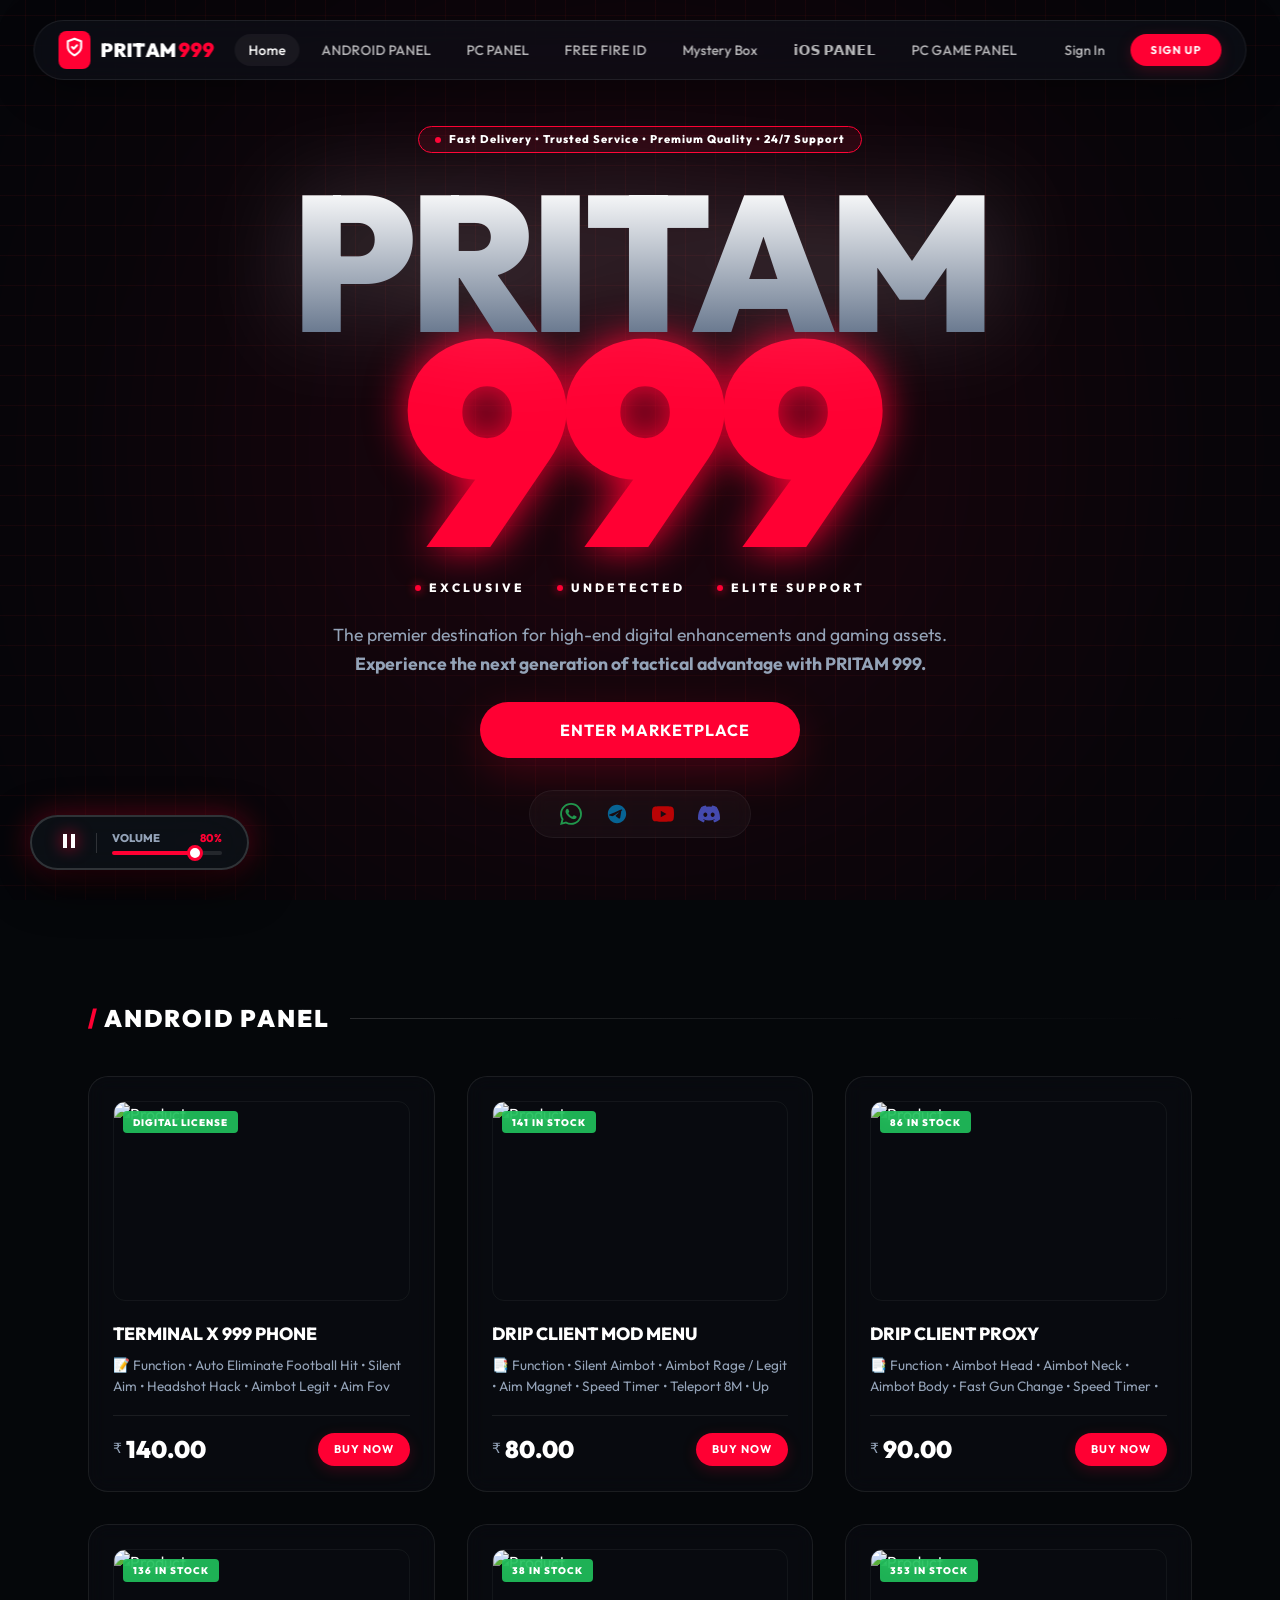
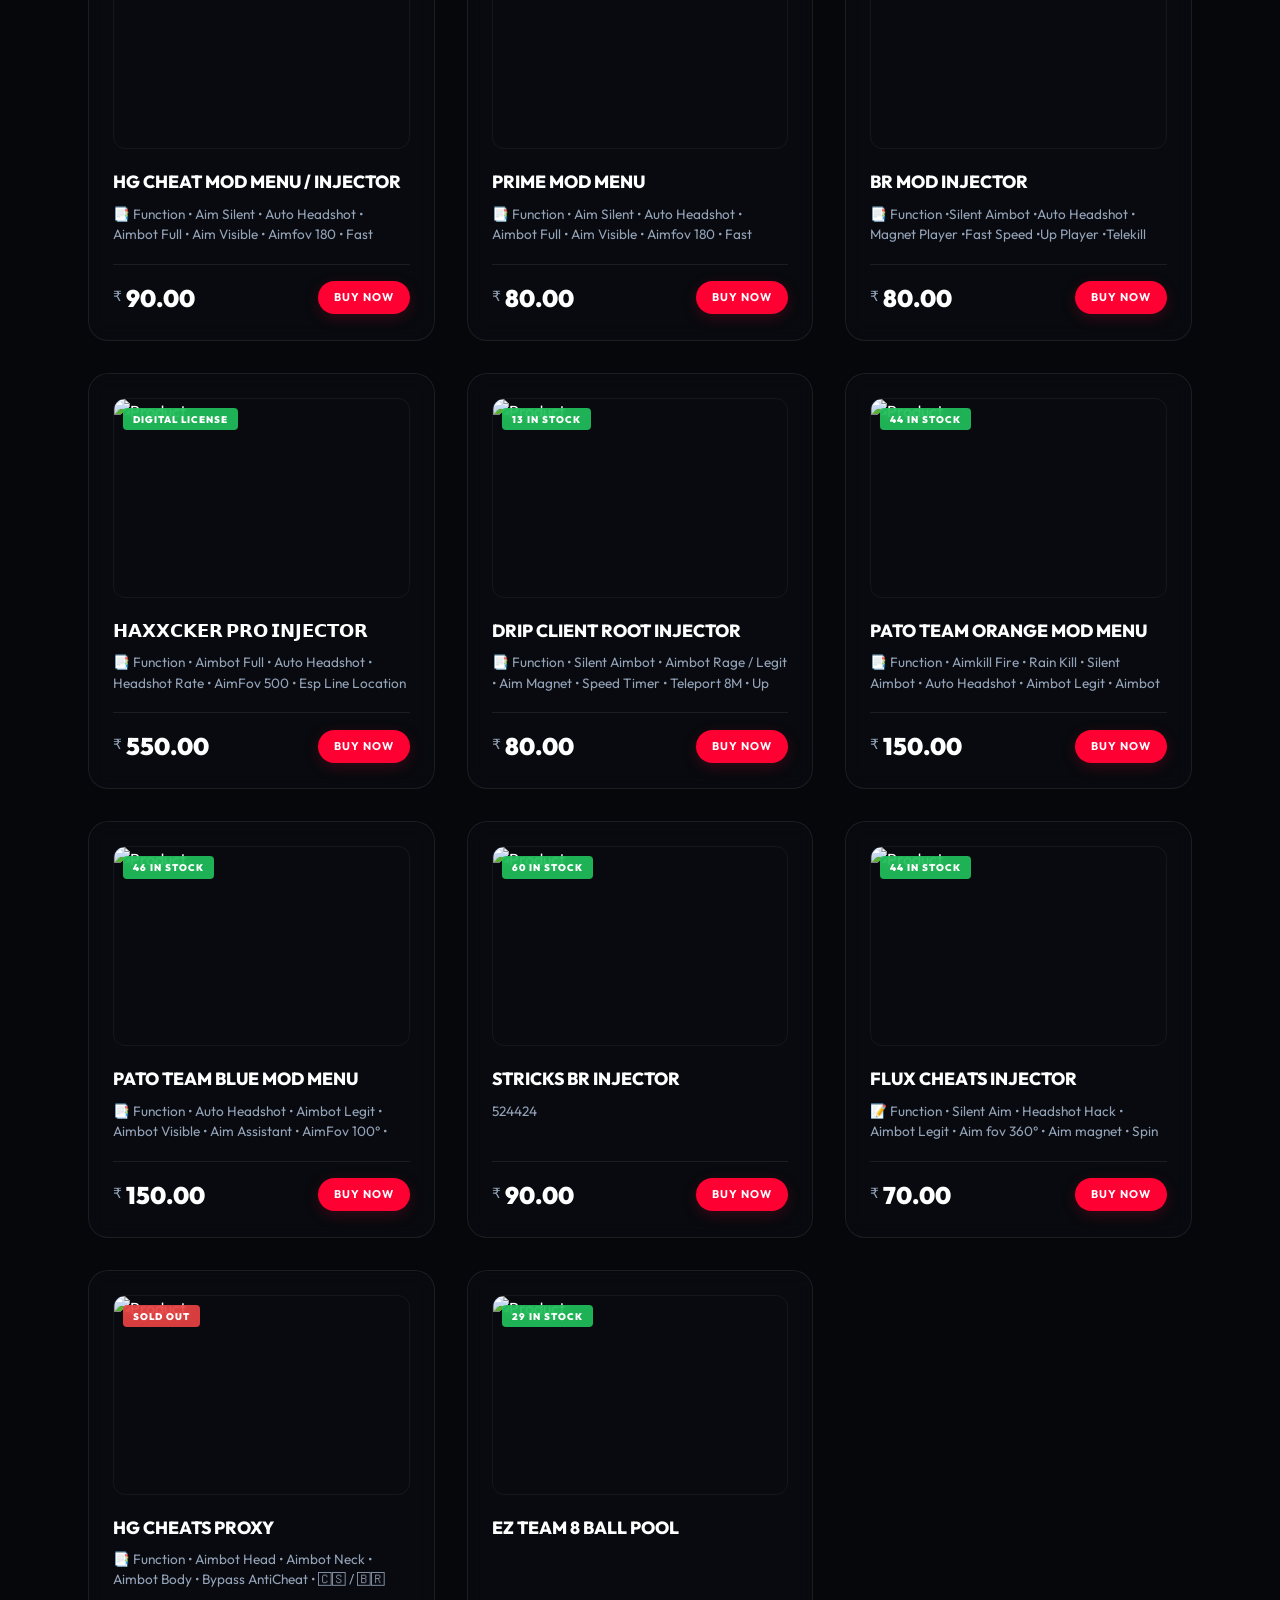
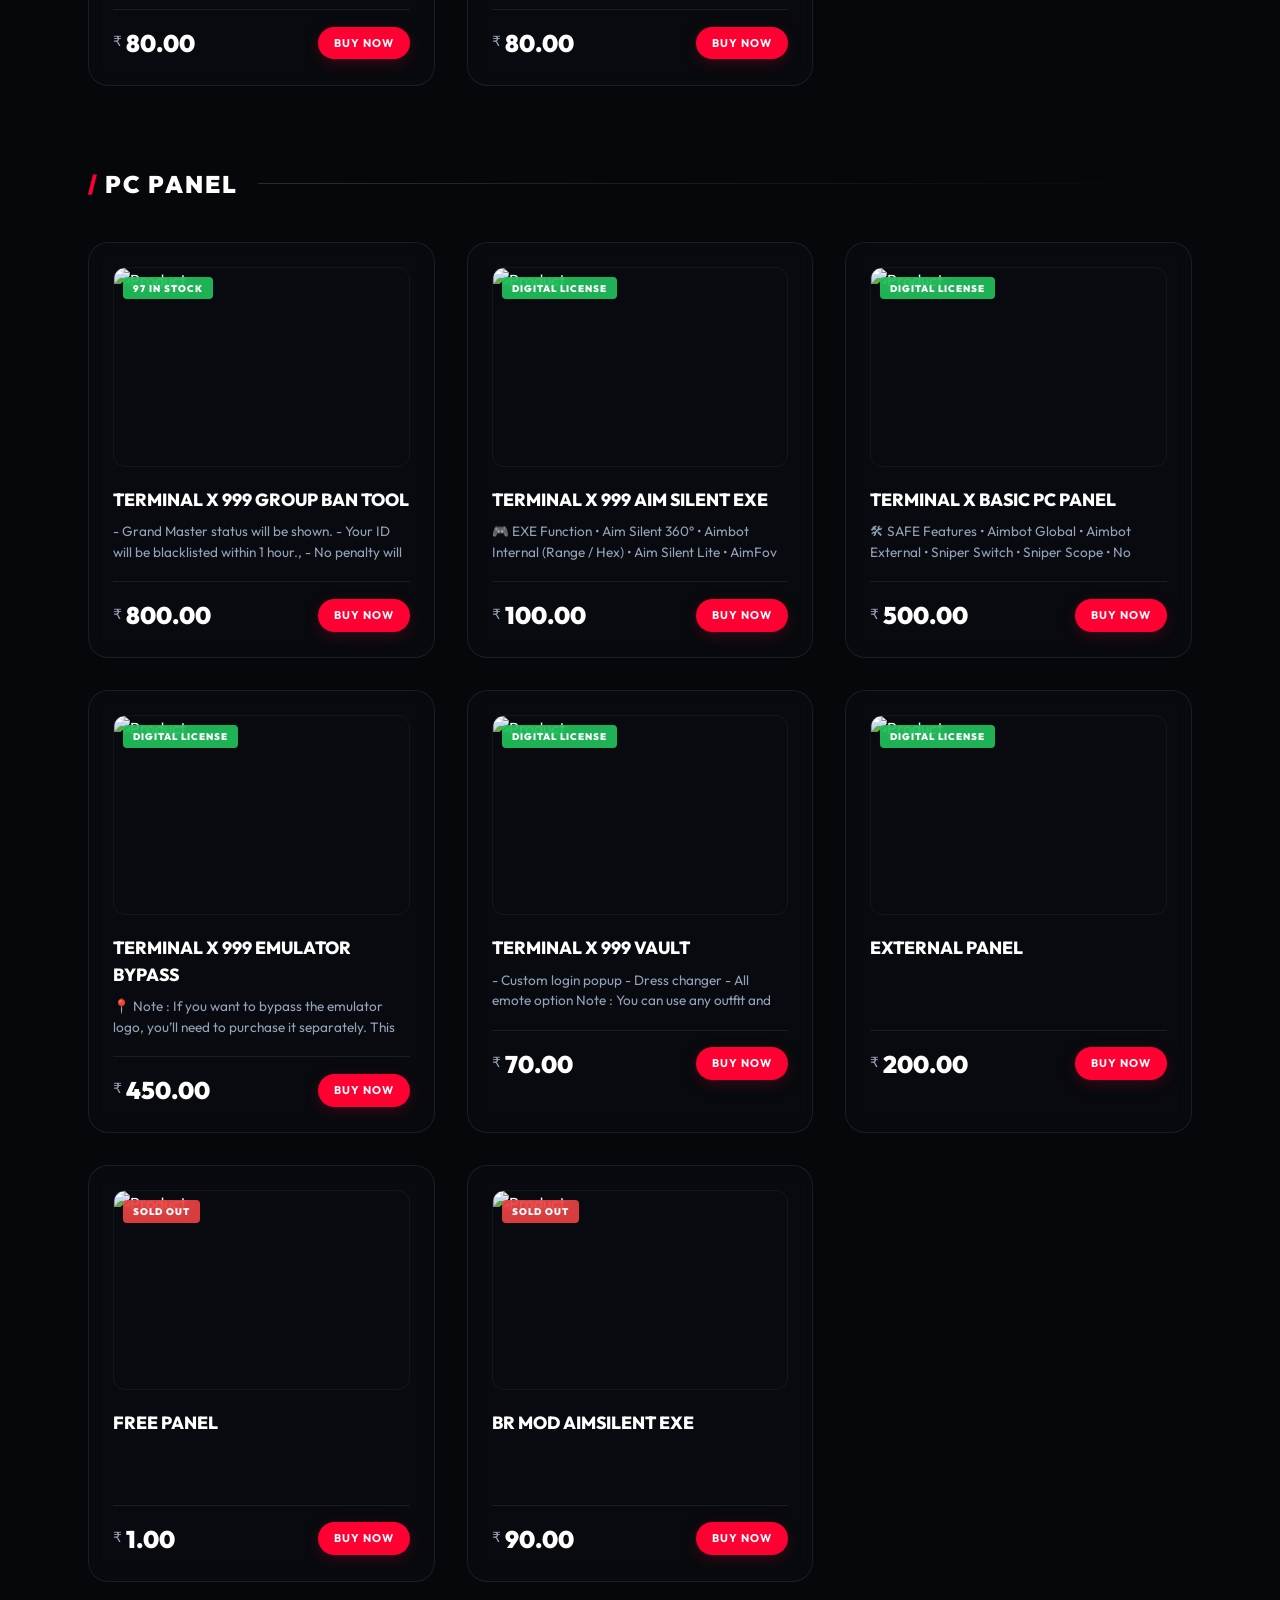
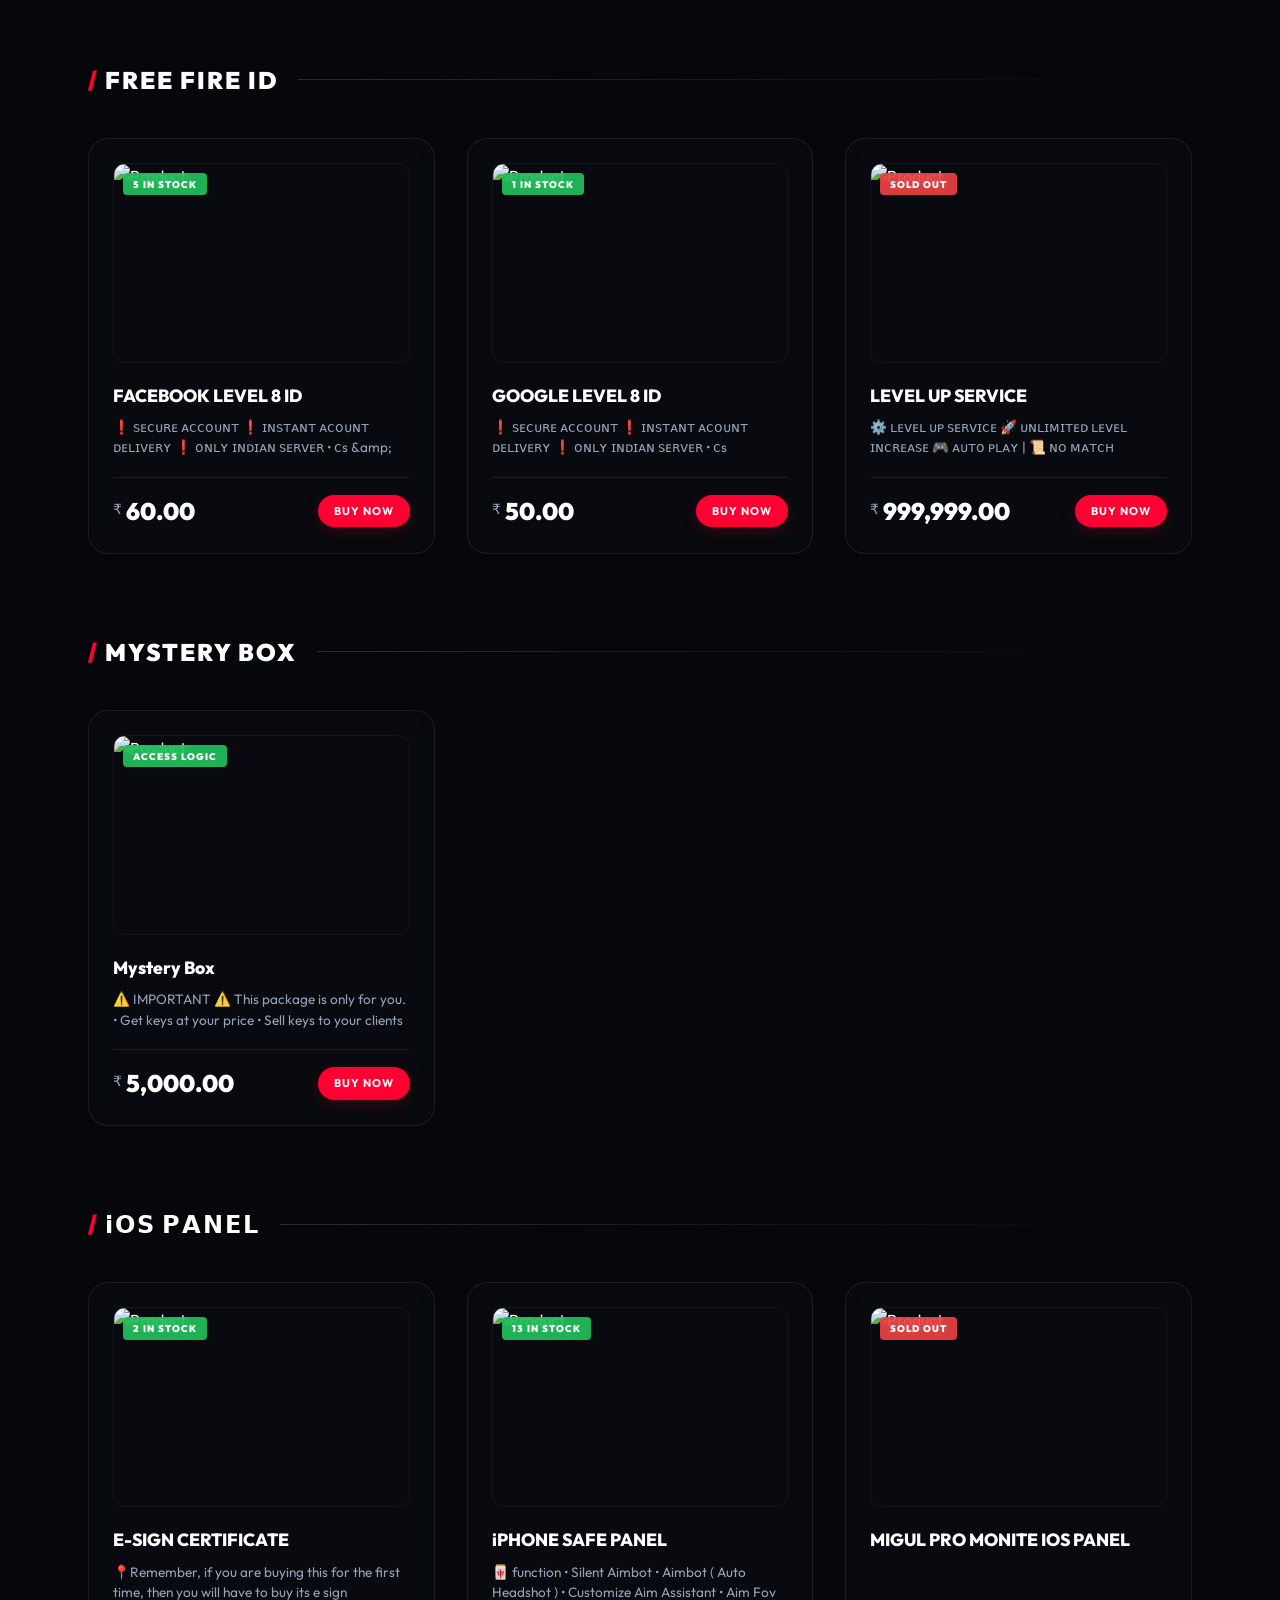
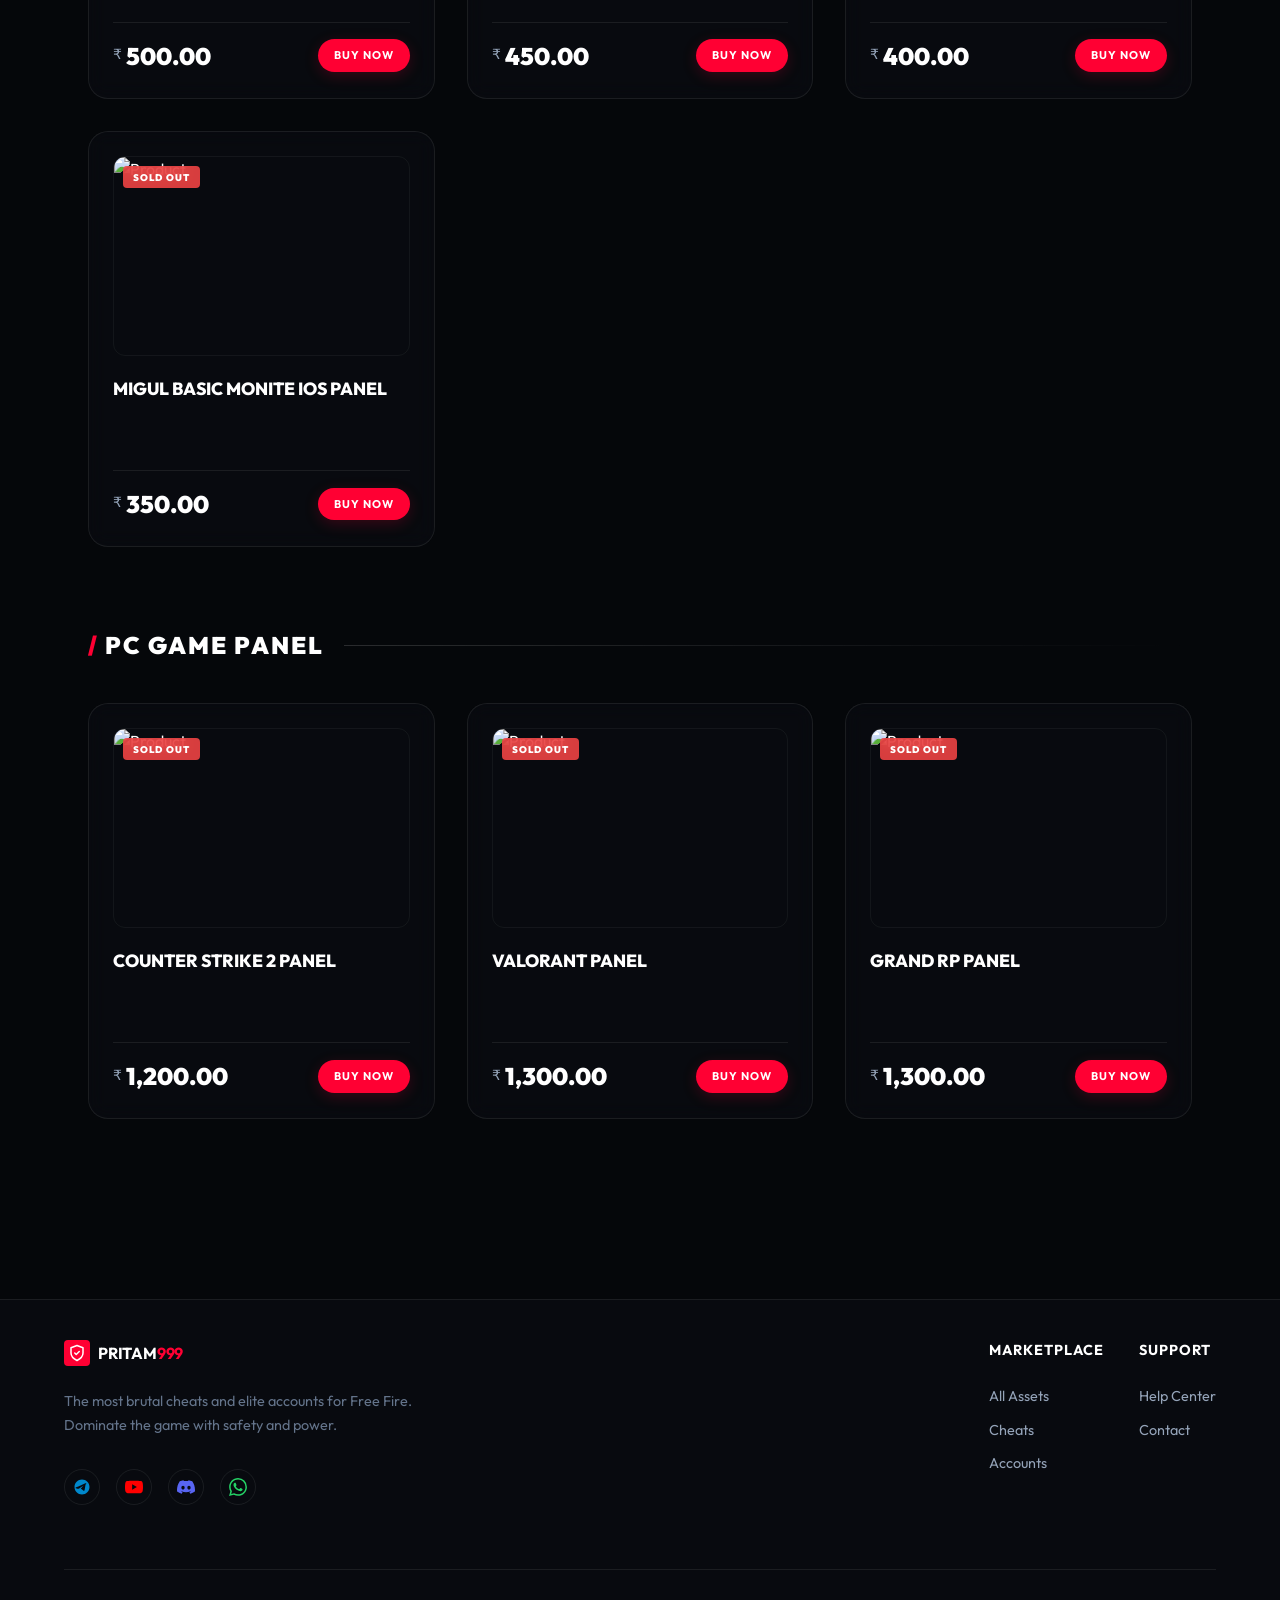
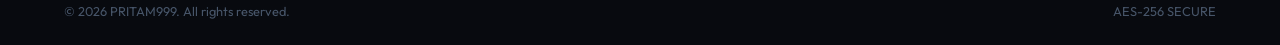
==== commit 27b5b3fc: "Update index.html" ====
--- a/index.html
+++ b/index.html
@@ -18,7 +18,7 @@
       "description": "Premium destination for digital enhancements and elite gaming assets.",
       "potentialAction": {
         "@type": "SearchAction",
-        "target": "https://pritam999.shop/shop.php?query={search_term_string}",
+        "target": "https://pritam999.shop/shop.html?query={search_term_string}",
         "query-input": "required name=search_term_string"
       }
     }
@@ -527,7 +527,7 @@
 </script>
     <!-- Premium Navbar -->
     <nav class="navbar-floating">
-        <a href="index.php" style="display: flex; align-items: center; gap: 10px; text-decoration: none;">
+        <a href="index.html" style="display: flex; align-items: center; gap: 10px; text-decoration: none;">
             <div style="background: var(--primary); padding: 6px; border-radius: 8px;">
                 <svg xmlns="http://www.w3.org/2000/svg" width="20" height="20" viewBox="0 0 24 24" fill="none" stroke="white" stroke-width="2.5" stroke-linecap="round" stroke-linejoin="round"><path d="M12 22s8-4 8-10V5l-8-3-8 3v7c0 6 8 10 8 10"/><path d="m9 12 2 2 4-4"/></svg>
             </div>
@@ -555,30 +555,30 @@
         </a>
 
         <div style="display: flex; align-items: center; gap: 8px;">
-            <a href="index.php" class="nav-link-item active">Home</a>
-                                                <a href="index.php?category=ANDROID+PANEL" 
+            <a href="index.html" class="nav-link-item active">Home</a>
+                                                <a href="index.html?category=ANDROID+PANEL" 
                        class="nav-link-item ">
                        ANDROID PANEL                    </a>
-                                                                <a href="index.php?category=PC+PANEL" 
+                                                                <a href="index.html?category=PC+PANEL" 
                        class="nav-link-item ">
                        PC PANEL                    </a>
-                                                                <a href="index.php?category=FREE+FIRE+ID" 
+                                                                <a href="index.html?category=FREE+FIRE+ID" 
                        class="nav-link-item ">
                        FREE FIRE ID                    </a>
-                                                                <a href="index.php?category=Mystery+Box" 
+                                                                <a href="index.html?category=Mystery+Box" 
                        class="nav-link-item ">
                        Mystery Box                    </a>
-                                                                <a href="index.php?category=%F0%9D%97%B6%F0%9D%97%A2%F0%9D%97%A6+%F0%9D%97%A3%F0%9D%97%94%F0%9D%97%A1%F0%9D%97%98%F0%9D%97%9F" 
+                                                                <a href="index.html?category=%F0%9D%97%B6%F0%9D%97%A2%F0%9D%97%A6+%F0%9D%97%A3%F0%9D%97%94%F0%9D%97%A1%F0%9D%97%98%F0%9D%97%9F" 
                        class="nav-link-item ">
                        𝗶𝗢𝗦 𝗣𝗔𝗡𝗘𝗟                    </a>
-                                                                <a href="index.php?category=PC+GAME+PANEL" 
+                                                                <a href="index.html?category=PC+GAME+PANEL" 
                        class="nav-link-item ">
                        PC GAME PANEL                    </a>
                                     </div>
 
         <div style="display: flex; align-items: center; gap: 12px;">
-                            <a href="login.php" class="nav-link-item special">Sign In</a>
-                <a href="register.php" class="btn-pill btn-pill-primary">Sign Up</a>
+                            <a href="login.html" class="nav-link-item special">Sign In</a>
+                <a href="register.html" class="btn-pill btn-pill-primary">Sign Up</a>
                     </div>
     </nav>
 
@@ -632,7 +632,7 @@
                     </div>
 
                     <div class="premium-card-grid">
-                                                                        <a href="product-details.php?id=products_6a2848b13cb6c8.66056754" class="shop-card">
+                                                                        <a href="product-details.html?id=products_6a2848b13cb6c8.66056754" class="shop-card">
                             <div class="card-content">
                                 <div style="position: relative;">
                                     <img src="https://github.com/rose999yt/AAA/blob/main/Picsart_26-06-09_18-09-44-807.png?raw=true" alt="Product">
@@ -659,7 +659,7 @@
                                 <div class="btn-pill btn-pill-primary" style="padding: 12px 28px; font-size: 0.8rem; box-shadow: 0 0 30px var(--primary);">VIEW DETAILS</div>
                             </div>
                         </a>
-                                                                        <a href="product-details.php?id=1766529749470" class="shop-card">
+                                                                        <a href="product-details.html?id=1766529749470" class="shop-card">
                             <div class="card-content">
                                 <div style="position: relative;">
                                     <img src="https://raw.githubusercontent.com/rose999yt/SHOP-PHOTO/refs/heads/main/Picsart_26-01-23_18-59-44-329.png" alt="Product">
@@ -678,7 +678,7 @@
                                 <div class="btn-pill btn-pill-primary" style="padding: 12px 28px; font-size: 0.8rem; box-shadow: 0 0 30px var(--primary);">VIEW DETAILS</div>
                             </div>
                         </a>
-                                                                        <a href="product-details.php?id=products_6a2c8e0d816ad3.38372845" class="shop-card">
+                                                                        <a href="product-details.html?id=products_6a2c8e0d816ad3.38372845" class="shop-card">
                             <div class="card-content">
                                 <div style="position: relative;">
                                     <img src="https://raw.githubusercontent.com/rose999yt/AAA/1023afc43c0142e32bbfbadca795c219dd625a7b/Picsart_26-06-13_04-19-22-950.png" alt="Product">
@@ -699,7 +699,7 @@
                                 <div class="btn-pill btn-pill-primary" style="padding: 12px 28px; font-size: 0.8rem; box-shadow: 0 0 30px var(--primary);">VIEW DETAILS</div>
                             </div>
                         </a>
-                                                                        <a href="product-details.php?id=1766528334662" class="shop-card">
+                                                                        <a href="product-details.html?id=1766528334662" class="shop-card">
                             <div class="card-content">
                                 <div style="position: relative;">
                                     <img src="https://raw.githubusercontent.com/rose999yt/SHOP-PHOTO/refs/heads/main/Picsart_26-02-27_22-08-21-497.jpg" alt="Product">
@@ -722,7 +722,7 @@
                                 <div class="btn-pill btn-pill-primary" style="padding: 12px 28px; font-size: 0.8rem; box-shadow: 0 0 30px var(--primary);">VIEW DETAILS</div>
                             </div>
                         </a>
-                                                                        <a href="product-details.php?id=products_6a1731b88cd886.76520638" class="shop-card">
+                                                                        <a href="product-details.html?id=products_6a1731b88cd886.76520638" class="shop-card">
                             <div class="card-content">
                                 <div style="position: relative;">
                                     <img src="https://raw.githubusercontent.com/rose999yt/AAA/refs/heads/main/Picsart_26-05-27_23-13-44-665.png" alt="Product">
@@ -741,7 +741,7 @@
                                 <div class="btn-pill btn-pill-primary" style="padding: 12px 28px; font-size: 0.8rem; box-shadow: 0 0 30px var(--primary);">VIEW DETAILS</div>
                             </div>
                         </a>
-                                                                        <a href="product-details.php?id=1766530271879" class="shop-card">
+                                                                        <a href="product-details.html?id=1766530271879" class="shop-card">
                             <div class="card-content">
                                 <div style="position: relative;">
                                     <img src="https://raw.githubusercontent.com/rose999yt/SHOP-PHOTO/refs/heads/main/Picsart_26-01-23_22-20-11-039.png" alt="Product">
@@ -760,7 +760,7 @@
                                 <div class="btn-pill btn-pill-primary" style="padding: 12px 28px; font-size: 0.8rem; box-shadow: 0 0 30px var(--primary);">VIEW DETAILS</div>
                             </div>
                         </a>
-                                                                        <a href="product-details.php?id=1766565966002" class="shop-card">
+                                                                        <a href="product-details.html?id=1766565966002" class="shop-card">
                             <div class="card-content">
                                 <div style="position: relative;">
                                     <img src="https://raw.githubusercontent.com/rose999yt/SHOP-PHOTO/refs/heads/main/Picsart_26-01-23_23-02-44-951.png" alt="Product">
@@ -783,7 +783,7 @@
                                 <div class="btn-pill btn-pill-primary" style="padding: 12px 28px; font-size: 0.8rem; box-shadow: 0 0 30px var(--primary);">VIEW DETAILS</div>
                             </div>
                         </a>
-                                                                        <a href="product-details.php?id=1766565966007" class="shop-card">
+                                                                        <a href="product-details.html?id=1766565966007" class="shop-card">
                             <div class="card-content">
                                 <div style="position: relative;">
                                     <img src="https://github.com/rose999yt/SHOP-PHOTO/blob/main/Picsart_26-01-24_00-15-16-329.png?raw=true" alt="Product">
@@ -802,7 +802,7 @@
                                 <div class="btn-pill btn-pill-primary" style="padding: 12px 28px; font-size: 0.8rem; box-shadow: 0 0 30px var(--primary);">VIEW DETAILS</div>
                             </div>
                         </a>
-                                                                        <a href="product-details.php?id=1766565966010" class="shop-card">
+                                                                        <a href="product-details.html?id=1766565966010" class="shop-card">
                             <div class="card-content">
                                 <div style="position: relative;">
                                     <img src="https://github.com/rose999yt/SHOP-PHOTO/blob/main/Picsart_26-02-27_23-08-35-346.png?raw=true" alt="Product">
@@ -823,7 +823,7 @@
                                 <div class="btn-pill btn-pill-primary" style="padding: 12px 28px; font-size: 0.8rem; box-shadow: 0 0 30px var(--primary);">VIEW DETAILS</div>
                             </div>
                         </a>
-                                                                        <a href="product-details.php?id=1766565966013" class="shop-card">
+                                                                        <a href="product-details.html?id=1766565966013" class="shop-card">
                             <div class="card-content">
                                 <div style="position: relative;">
                                     <img src="https://github.com/rose999yt/SHOP-PHOTO/blob/main/Picsart_26-02-27_23-21-53-003.png?raw=true" alt="Product">
@@ -844,7 +844,7 @@
                                 <div class="btn-pill btn-pill-primary" style="padding: 12px 28px; font-size: 0.8rem; box-shadow: 0 0 30px var(--primary);">VIEW DETAILS</div>
                             </div>
                         </a>
-                                                                        <a href="product-details.php?id=1766565966015" class="shop-card">
+                                                                        <a href="product-details.html?id=1766565966015" class="shop-card">
                             <div class="card-content">
                                 <div style="position: relative;">
                                     <img src="https://github.com/rose999yt/SHOP-PHOTO/blob/main/Picsart_26-02-27_23-35-43-637.png?raw=true" alt="Product">
@@ -863,7 +863,7 @@
                                 <div class="btn-pill btn-pill-primary" style="padding: 12px 28px; font-size: 0.8rem; box-shadow: 0 0 30px var(--primary);">VIEW DETAILS</div>
                             </div>
                         </a>
-                                                                        <a href="product-details.php?id=products_6a270a0c83bde0.34310471" class="shop-card">
+                                                                        <a href="product-details.html?id=products_6a270a0c83bde0.34310471" class="shop-card">
                             <div class="card-content">
                                 <div style="position: relative;">
                                     <img src="https://github.com/rose999yt/AAA/blob/main/Picsart_26-06-08_23-52-27-464.png?raw=true" alt="Product">
@@ -886,7 +886,7 @@
                                 <div class="btn-pill btn-pill-primary" style="padding: 12px 28px; font-size: 0.8rem; box-shadow: 0 0 30px var(--primary);">VIEW DETAILS</div>
                             </div>
                         </a>
-                                                                        <a href="product-details.php?id=products_6a3d58ce69f378.74093657" class="shop-card">
+                                                                        <a href="product-details.html?id=products_6a3d58ce69f378.74093657" class="shop-card">
                             <div class="card-content">
                                 <div style="position: relative;">
                                     <img src="https://github.com/rose999yt/AAA/blob/main/Picsart_26-06-25_21-50-33-679.png?raw=true" alt="Product">
@@ -905,7 +905,7 @@
                                 <div class="btn-pill btn-pill-primary" style="padding: 12px 28px; font-size: 0.8rem; box-shadow: 0 0 30px var(--primary);">VIEW DETAILS</div>
                             </div>
                         </a>
-                                                                        <a href="product-details.php?id=products_6a3db5eea09e40.03258735" class="shop-card">
+                                                                        <a href="product-details.html?id=products_6a3db5eea09e40.03258735" class="shop-card">
                             <div class="card-content">
                                 <div style="position: relative;">
                                     <img src="https://raw.githubusercontent.com/rose999yt/AAA/082d5e9e35a9f4b73155b5cb42d4c6cd3da75833/Picsart_26-06-26_03-52-59-179.png" alt="Product">
@@ -935,7 +935,7 @@
                     </div>
 
                     <div class="premium-card-grid">
-                                                                        <a href="product-details.php?id=products_6a4442a6eb11c7.52412706" class="shop-card">
+                                                                        <a href="product-details.html?id=products_6a4442a6eb11c7.52412706" class="shop-card">
                             <div class="card-content">
                                 <div style="position: relative;">
                                     <img src="https://github.com/rose999yt/AAA/blob/main/ChatGPT%20Image%20Jul%201,%202026,%2003_49_10%20AM.png?raw=true" alt="Product">
@@ -956,7 +956,7 @@
                                 <div class="btn-pill btn-pill-primary" style="padding: 12px 28px; font-size: 0.8rem; box-shadow: 0 0 30px var(--primary);">VIEW DETAILS</div>
                             </div>
                         </a>
-                                                                        <a href="product-details.php?id=1766486867031" class="shop-card">
+                                                                        <a href="product-details.html?id=1766486867031" class="shop-card">
                             <div class="card-content">
                                 <div style="position: relative;">
                                     <img src="https://raw.githubusercontent.com/rose999yt/PRITAM-999/refs/heads/main/ChatGPT%20Image%20Dec%2027%2C%202025%2C%2001_55_18%20AM.png" alt="Product">
@@ -976,7 +976,7 @@
                                 <div class="btn-pill btn-pill-primary" style="padding: 12px 28px; font-size: 0.8rem; box-shadow: 0 0 30px var(--primary);">VIEW DETAILS</div>
                             </div>
                         </a>
-                                                                        <a href="product-details.php?id=1766485953433" class="shop-card">
+                                                                        <a href="product-details.html?id=1766485953433" class="shop-card">
                             <div class="card-content">
                                 <div style="position: relative;">
                                     <img src="https://raw.githubusercontent.com/rose999yt/PRITAM-999/refs/heads/main/ChatGPT%20Image%20Dec%2024%2C%202025%2C%2003_06_24%20PM.png" alt="Product">
@@ -996,7 +996,7 @@
                                 <div class="btn-pill btn-pill-primary" style="padding: 12px 28px; font-size: 0.8rem; box-shadow: 0 0 30px var(--primary);">VIEW DETAILS</div>
                             </div>
                         </a>
-                                                                        <a href="product-details.php?id=1766487129260" class="shop-card">
+                                                                        <a href="product-details.html?id=1766487129260" class="shop-card">
                             <div class="card-content">
                                 <div style="position: relative;">
                                     <img src="https://raw.githubusercontent.com/rose999yt/PRITAM-999/refs/heads/main/ChatGPT%20Image%20Dec%2027%2C%202025%2C%2001_55_22%20AM.png" alt="Product">
@@ -1016,7 +1016,7 @@
                                 <div class="btn-pill btn-pill-primary" style="padding: 12px 28px; font-size: 0.8rem; box-shadow: 0 0 30px var(--primary);">VIEW DETAILS</div>
                             </div>
                         </a>
-                                                                        <a href="product-details.php?id=products_6a439646768800.35036774" class="shop-card">
+                                                                        <a href="product-details.html?id=products_6a439646768800.35036774" class="shop-card">
                             <div class="card-content">
                                 <div style="position: relative;">
                                     <img src="https://github.com/rose999yt/AAA/blob/main/file_0000000006187206bbc6438a95dec391.png?raw=true" alt="Product">
@@ -1040,7 +1040,7 @@
                                 <div class="btn-pill btn-pill-primary" style="padding: 12px 28px; font-size: 0.8rem; box-shadow: 0 0 30px var(--primary);">VIEW DETAILS</div>
                             </div>
                         </a>
-                                                                        <a href="product-details.php?id=products_6a002831e8c526.21027445" class="shop-card">
+                                                                        <a href="product-details.html?id=products_6a002831e8c526.21027445" class="shop-card">
                             <div class="card-content">
                                 <div style="position: relative;">
                                     <img src="https://github.com/rose999yt/PRITAM-999/blob/main/ChatGPT%20Image%20May%2010,%202026,%2012_14_37%20PM.png?raw=true" alt="Product">
@@ -1060,7 +1060,7 @@
                                 <div class="btn-pill btn-pill-primary" style="padding: 12px 28px; font-size: 0.8rem; box-shadow: 0 0 30px var(--primary);">VIEW DETAILS</div>
                             </div>
                         </a>
-                                                                        <a href="product-details.php?id=products_6a002f51adf878.11477833" class="shop-card">
+                                                                        <a href="product-details.html?id=products_6a002f51adf878.11477833" class="shop-card">
                             <div class="card-content">
                                 <div style="position: relative;">
                                     <img src="https://raw.githubusercontent.com/rose999yt/PRITAM-999/fe522bd25944fef03e84090b2d1b9e3f37d5554b/ChatGPT%20Image%20May%2010%2C%202026%2C%2012_36_49%20PM.png" alt="Product">
@@ -1079,7 +1079,7 @@
                                 <div class="btn-pill btn-pill-primary" style="padding: 12px 28px; font-size: 0.8rem; box-shadow: 0 0 30px var(--primary);">VIEW DETAILS</div>
                             </div>
                         </a>
-                                                                        <a href="product-details.php?id=products_6a3d7da29e92a2.98730759" class="shop-card">
+                                                                        <a href="product-details.html?id=products_6a3d7da29e92a2.98730759" class="shop-card">
                             <div class="card-content">
                                 <div style="position: relative;">
                                     <img src="https://github.com/rose999yt/AAA/blob/main/file_0000000022b47206bb7ac83712288887.png?raw=true" alt="Product">
@@ -1109,7 +1109,7 @@
                     </div>
 
                     <div class="premium-card-grid">
-                                                                        <a href="product-details.php?id=1766565966001" class="shop-card">
+                                                                        <a href="product-details.html?id=1766565966001" class="shop-card">
                             <div class="card-content">
                                 <div style="position: relative;">
                                     <img src="https://raw.githubusercontent.com/rose999yt/PRITAM-999/refs/heads/main/1766617255577.jpg" alt="Product">
@@ -1132,7 +1132,7 @@
                                 <div class="btn-pill btn-pill-primary" style="padding: 12px 28px; font-size: 0.8rem; box-shadow: 0 0 30px var(--primary);">VIEW DETAILS</div>
                             </div>
                         </a>
-                                                                        <a href="product-details.php?id=1766565966003" class="shop-card">
+                                                                        <a href="product-details.html?id=1766565966003" class="shop-card">
                             <div class="card-content">
                                 <div style="position: relative;">
                                     <img src="https://github.com/rose999yt/PRITAM-999/blob/main/1766617726687.jpg?raw=true" alt="Product">
@@ -1155,7 +1155,7 @@
                                 <div class="btn-pill btn-pill-primary" style="padding: 12px 28px; font-size: 0.8rem; box-shadow: 0 0 30px var(--primary);">VIEW DETAILS</div>
                             </div>
                         </a>
-                                                                        <a href="product-details.php?id=1766565966006" class="shop-card">
+                                                                        <a href="product-details.html?id=1766565966006" class="shop-card">
                             <div class="card-content">
                                 <div style="position: relative;">
                                     <img src="https://github.com/rose999yt/PRITAM-999/blob/main/Picsart_25-12-27_03-06-49-005.png?raw=true" alt="Product">
@@ -1188,7 +1188,7 @@
                     </div>
 
                     <div class="premium-card-grid">
-                                                                        <a href="product-details.php?id=1766565966004" class="shop-card">
+                                                                        <a href="product-details.html?id=1766565966004" class="shop-card">
                             <div class="card-content">
                                 <div style="position: relative;">
                                     <img src="https://raw.githubusercontent.com/rose999yt/payment-method-logo/refs/heads/main/image_search_1776445243665.jpg" alt="Product">
@@ -1227,7 +1227,7 @@
                     </div>
 
                     <div class="premium-card-grid">
-                                                                        <a href="product-details.php?id=1766565966011" class="shop-card">
+                                                                        <a href="product-details.html?id=1766565966011" class="shop-card">
                             <div class="card-content">
                                 <div style="position: relative;">
                                     <img src="https://github.com/rose999yt/SHOP-PHOTO/blob/main/Picsart_26-02-26_18-02-49-659.jpg?raw=true" alt="Product">
@@ -1251,7 +1251,7 @@
                                 <div class="btn-pill btn-pill-primary" style="padding: 12px 28px; font-size: 0.8rem; box-shadow: 0 0 30px var(--primary);">VIEW DETAILS</div>
                             </div>
                         </a>
-                                                                        <a href="product-details.php?id=1766565966012" class="shop-card">
+                                                                        <a href="product-details.html?id=1766565966012" class="shop-card">
                             <div class="card-content">
                                 <div style="position: relative;">
                                     <img src="https://github.com/rose999yt/SHOP-PHOTO/blob/main/Picsart_26-02-26_16-21-16-592.png?raw=true" alt="Product">
@@ -1271,7 +1271,7 @@
                                 <div class="btn-pill btn-pill-primary" style="padding: 12px 28px; font-size: 0.8rem; box-shadow: 0 0 30px var(--primary);">VIEW DETAILS</div>
                             </div>
                         </a>
-                                                                        <a href="product-details.php?id=products_6a43b9c20a9450.59980640" class="shop-card">
+                                                                        <a href="product-details.html?id=products_6a43b9c20a9450.59980640" class="shop-card">
                             <div class="card-content">
                                 <div style="position: relative;">
                                     <img src="https://raw.githubusercontent.com/rose999yt/AAA/a849c110ae58f28dc208877a86ddc9c3ebb6ab46/Picsart_26-06-30_17-57-58-948.png" alt="Product">
@@ -1290,7 +1290,7 @@
                                 <div class="btn-pill btn-pill-primary" style="padding: 12px 28px; font-size: 0.8rem; box-shadow: 0 0 30px var(--primary);">VIEW DETAILS</div>
                             </div>
                         </a>
-                                                                        <a href="product-details.php?id=products_6a43ba92cb2a08.78169700" class="shop-card">
+                                                                        <a href="product-details.html?id=products_6a43ba92cb2a08.78169700" class="shop-card">
                             <div class="card-content">
                                 <div style="position: relative;">
                                     <img src="https://raw.githubusercontent.com/rose999yt/AAA/a849c110ae58f28dc208877a86ddc9c3ebb6ab46/Picsart_26-06-30_18-00-56-640.png" alt="Product">
@@ -1320,7 +1320,7 @@
                     </div>
 
                     <div class="premium-card-grid">
-                                                                        <a href="product-details.php?id=products_69ffb6a28cad40.68244920" class="shop-card">
+                                                                        <a href="product-details.html?id=products_69ffb6a28cad40.68244920" class="shop-card">
                             <div class="card-content">
                                 <div style="position: relative;">
                                     <img src="https://raw.githubusercontent.com/rose999yt/AAA/refs/heads/main/ChatGPT%20Image%20May%2010%2C%202026%2C%2004_01_17%20AM.png" alt="Product">
@@ -1339,7 +1339,7 @@
                                 <div class="btn-pill btn-pill-primary" style="padding: 12px 28px; font-size: 0.8rem; box-shadow: 0 0 30px var(--primary);">VIEW DETAILS</div>
                             </div>
                         </a>
-                                                                        <a href="product-details.php?id=products_69ffb6ed5e6302.63252000" class="shop-card">
+                                                                        <a href="product-details.html?id=products_69ffb6ed5e6302.63252000" class="shop-card">
                             <div class="card-content">
                                 <div style="position: relative;">
                                     <img src="https://github.com/rose999yt/AAA/blob/main/ChatGPT%20Image%20May%2010,%202026,%2003_59_26%20AM.png?raw=true" alt="Product">
@@ -1358,7 +1358,7 @@
                                 <div class="btn-pill btn-pill-primary" style="padding: 12px 28px; font-size: 0.8rem; box-shadow: 0 0 30px var(--primary);">VIEW DETAILS</div>
                             </div>
                         </a>
-                                                                        <a href="product-details.php?id=products_6a0022f6c2f354.32997336" class="shop-card">
+                                                                        <a href="product-details.html?id=products_6a0022f6c2f354.32997336" class="shop-card">
                             <div class="card-content">
                                 <div style="position: relative;">
                                     <img src="https://github.com/rose999yt/AAA/blob/main/file_00000000f9947208b907ffb526763f30.png?raw=true" alt="Product">
@@ -1388,7 +1388,7 @@
         <div class="container">
             <div class="flex justify-between" style="margin-bottom: 4rem; text-align: left; gap: 4rem;">
                 <div style="flex: 1.5;">
-                    <a href="index.php" class="navbar-brand" style="margin-bottom: 1.5rem;">
+                    <a href="index.html" class="navbar-brand" style="margin-bottom: 1.5rem;">
                         <div class="navbar-logo-icon">
                             <svg xmlns="http://www.w3.org/2000/svg" width="18" height="18" viewBox="0 0 24 24" fill="none" stroke="currentColor" stroke-width="2" stroke-linecap="round" stroke-linejoin="round"><path d="M12 22s8-4 8-10V5l-8-3-8 3v7c0 6 8 10 8 10"/><path d="m9 12 2 2 4-4"/></svg>
                         </div>
@@ -1405,9 +1405,9 @@
                     <div style="min-width: 150px;">
                         <h4 style="font-size: 0.9rem; margin-bottom: 1.5rem; color: #fff; text-transform: uppercase; letter-spacing: 1px;">Marketplace</h4>
                         <ul class="footer-links" style="font-size: 0.85rem;">
-                            <li><a href="shop.php">All Assets</a></li>
-                            <li><a href="shop.php?type=cheat">Cheats</a></li>
-                            <li><a href="shop.php?type=account">Accounts</a></li>
+                            <li><a href="shop.html">All Assets</a></li>
+                            <li><a href="shop.html?type=cheat">Cheats</a></li>
+                            <li><a href="shop.html?type=account">Accounts</a></li>
                         </ul>
                     </div>
                     <div>
@@ -1437,5 +1437,5 @@
         /* Protection */
         document.addEventListener('contextmenu', e => e.preventDefault());
     </script>
-<script src="assets/js/shield.js?v=1783962936"></script></body>
+</body>
 </html>
--- a/assets/css/core.css
+++ b/assets/css/core.css
@@ -0,0 +1,68 @@
+/* Self-hosted core.css */
+@import url('https://fonts.googleapis.com/css2?family=Inter:wght@300;400;500;600;700&family=Outfit:wght@400;600;700&display=swap');
+:root{--primary:#dc2626;--primary-light:#ef4444;--primary-dark:#991b1b;--gaming-neon:#ff4d4d;--secondary:#fbbf24;--bg-main:#05070a;--bg-card:#0d1117;--bg-accent:#161b22;--text-main:#f8fafc;--text-muted:#94a3b8;--border:rgba(255,255,255,0.08);--success:#22c55e;--danger:#ef4444;--warning:#f59e0b;--container-max:1280px}
+*{margin:0;padding:0;box-sizing:border-box}
+body{background-color:var(--bg-main);color:var(--text-main);font-family:'Inter',sans-serif;line-height:1.5;-webkit-font-smoothing:antialiased;overflow-x:hidden;position:relative;min-height:100vh;user-select:none;-webkit-user-select:none;-webkit-touch-callout:none}
+img{-webkit-user-drag:none;pointer-events:none;display:block;max-width:100%}
+body::before{content:'';position:fixed;top:0;left:0;width:100%;height:100%;background-image:linear-gradient(rgba(220,38,38,0.07) 1px,transparent 1px),linear-gradient(90deg,rgba(220,38,38,0.07) 1px,transparent 1px);background-size:30px 30px;background-position:center center;pointer-events:none;z-index:-1;animation:gridAnimation 15s linear infinite}
+@keyframes gridAnimation{from{background-position:0 0}to{background-position:30px 30px}}
+h1,h2,h3,h4,h5,h6{font-family:'Outfit',sans-serif;font-weight:700}
+a{transition:all .2s ease;text-decoration:none;color:inherit}
+.container{width:90%;max-width:var(--container-max);margin:0 auto}
+.section-padding{padding:5rem 0}
+.flex{display:flex}.flex-col{flex-direction:column}.justify-center{justify-content:center}.items-center{align-items:center}.justify-between{justify-content:space-between}.gap-2{gap:.5rem}.gap-4{gap:1rem}.gap-6{gap:1.5rem}.gap-8{gap:2rem}
+.grid{display:grid}.grid-cols-2{grid-template-columns:repeat(2,1fr)}.grid-cols-3{grid-template-columns:repeat(3,1fr)}.grid-cols-4{grid-template-columns:repeat(4,1fr)}
+.btn{display:inline-flex;align-items:center;justify-content:center;padding:.5rem 1rem;border-radius:4px;font-weight:500;cursor:pointer;transition:all .2s ease;border:none;font-size:.85rem;gap:.4rem}
+.btn-primary{background:var(--primary);color:white}
+.btn-primary:hover{background:var(--primary-light);transform:translateY(-2px)}
+.btn-outline{background:transparent;border:1px solid var(--border);color:var(--text-main)}
+.btn-outline:hover{background:var(--bg-accent);border-color:var(--text-muted)}
+.glass-card{background:#111;border:1px solid var(--border);border-radius:.75rem;padding:1.5rem;position:relative;overflow:hidden;transition:transform .3s ease,border-color .3s ease,box-shadow .3s ease}
+.glass-card:hover{transform:translateY(-5px);border-color:rgba(220,38,38,0.4);box-shadow:0 20px 40px -20px rgba(0,0,0,0.8),0 0 20px rgba(220,38,38,0.1)}
+.glass-card::before{content:'';position:absolute;top:0;left:0;right:0;bottom:0;background:linear-gradient(135deg,rgba(255,255,255,0.03) 0%,transparent 100%);pointer-events:none}
+.card-overlay{position:absolute;top:0;left:0;right:0;bottom:0;background:rgba(0,0,0,0.5);display:flex;align-items:center;justify-content:center;opacity:0;transition:all .3s ease;z-index:10}
+.glass-card:hover .card-overlay{opacity:1}
+.product-gallery{display:grid;grid-template-columns:repeat(auto-fill,minmax(100px,1fr));gap:.75rem;margin-top:1rem}
+.gallery-thumb{width:100%;aspect-ratio:1;object-fit:cover;border-radius:6px;cursor:pointer;border:2px solid transparent;transition:all .2s;pointer-events:auto!important;opacity:0.7}
+.gallery-thumb.active,.gallery-thumb:hover{border-color:var(--primary);opacity:1}
+.video-container{position:relative;padding-bottom:56.25%;height:0;overflow:hidden;border-radius:12px;background:#000;margin:2rem 0;border:1px solid var(--border)}
+.video-container iframe{position:absolute;top:0;left:0;width:100%;height:100%;border:0}
+.form-group{margin-bottom:1.5rem}
+.form-label{display:block;margin-bottom:.5rem;color:var(--text-muted);font-size:.875rem;font-weight:500}
+.form-input{width:100%;background:var(--bg-main);border:1px solid var(--border);border-radius:.5rem;padding:.65rem .85rem;color:white;font-size:.9rem;transition:all .2s}
+.form-input:focus{outline:none;border-color:var(--primary);box-shadow:0 0 0 3px rgba(79,70,229,0.1)}
+.badge{padding:.25rem .75rem;border-radius:2rem;font-size:.75rem;font-weight:600;text-transform:uppercase}
+.badge-sale{background:rgba(239,68,68,0.1);color:var(--danger);border:1px solid rgba(239,68,68,0.2)}
+@keyframes fadeIn{from{opacity:0;transform:translateY(10px)}to{opacity:1;transform:translateY(0)}}
+.animate-fade-in{animation:fadeIn .6s ease-out forwards}
+.marquee-container{width:fit-content;min-width:160px;max-width:90%;margin:0 auto;overflow:hidden;white-space:nowrap;position:relative;background:rgba(13,17,23,0.75);backdrop-filter:blur(12px);border:1px solid var(--border);color:var(--primary);padding:0.4rem 1.5rem;font-weight:800;font-size:0.75rem;z-index:1001;letter-spacing:0.8px;text-transform:uppercase;border-radius:50px;box-shadow:0 10px 30px -10px rgba(0,0,0,0.7)}
+.marquee-text{display:inline-block;padding-left:10px;animation:trainMove 12s linear infinite}
+@keyframes trainMove{0%{transform:translateX(200px)}100%{transform:translateX(-100%)}}
+.navbar{min-height:52px;height:auto;display:flex;align-items:center;border:1px solid var(--border);background:rgba(13,17,23,0.75);backdrop-filter:blur(12px);position:sticky;top:1rem;z-index:1000;width:fit-content;min-width:300px;max-width:95%;margin:1rem auto;border-radius:12px;box-shadow:0 10px 30px -10px rgba(0,0,0,0.7);padding:0.4rem 0.5rem}
+.navbar-container{display:flex;align-items:center;flex-wrap:wrap;gap:1.25rem;padding:0 1rem}
+.navbar-brand{display:flex;align-items:center;gap:.5rem}
+.navbar-logo-icon{background:var(--primary);padding:4px;border-radius:4px;color:white;display:flex;align-items:center;justify-content:center}
+.navbar-logo-text{font-family:'Outfit',sans-serif;font-size:1rem;font-weight:700;letter-spacing:-0.2px}
+.navbar-links{display:flex;align-items:center;flex-wrap:wrap;justify-content:center;gap:.5rem;font-size:.85rem}
+.navbar-links .nav-link{display:flex;align-items:center;gap:.5rem}
+.navbar-links .nav-link:not(:last-child)::after{content:'';width:1px;height:12px;background:var(--border);margin-left:.5rem;opacity:.5}
+.navbar-actions{display:flex;align-items:center;gap:.75rem}
+.navbar-divider{width:1px;height:24px;background:linear-gradient(to bottom,transparent,var(--border),transparent);margin:0 .5rem}
+.btn-icon{background:transparent;border:1px solid var(--border);border-radius:4px;padding:4px;color:var(--text-muted);cursor:pointer;display:flex;align-items:center;justify-content:center;transition:all .2s}
+.btn-icon:hover{background:var(--bg-accent);color:var(--text-main);border-color:var(--text-muted)}
+.nav-link{font-size:.9375rem;font-weight:500;color:var(--text-muted)}
+.nav-link:hover{color:var(--text-main)}
+.footer{background:var(--bg-card);border-top:1px solid var(--border);padding:2.5rem 0 1.5rem;margin-top:auto}
+.footer-column h4{margin-bottom:1.5rem;font-size:1.1rem}
+.footer-links{list-style:none}
+.footer-links li{margin-bottom:.75rem}
+.footer-links a{color:var(--text-muted);font-size:.9rem}
+.footer-links a:hover{color:var(--primary-light)}
+#toast-container{position:fixed;bottom:2rem;right:2rem;z-index:9999;display:flex;flex-direction:column;gap:.75rem;pointer-events:none}
+.toast{background:#0d1117;border:1px solid var(--border);padding:.75rem 1.25rem;border-radius:10px;box-shadow:0 10px 25px rgba(0,0,0,0.5);color:white;font-size:.875rem;display:flex;align-items:center;gap:.75rem;min-width:250px;transform:translateX(120%);transition:all .4s cubic-bezier(0.175,0.885,0.32,1.275);pointer-events:auto;backdrop-filter:blur(8px)}
+.toast.show{transform:translateX(0)}
+.toast-success{border-left:4px solid var(--success)}
+.toast-error{border-left:4px solid var(--danger)}
+.toast-info{border-left:4px solid var(--primary)}
+@media (max-width:768px){.container{width:95%!important;margin:0 auto!important}.section-padding{padding:3rem 0!important}.navbar{width:95%!important;margin:0.5rem auto!important;top:0.5rem!important;padding:0.4rem 0.5rem!important}.navbar-container{flex-direction:column!important;gap:0.5rem!important;align-items:center!important}.navbar-links{display:flex!important;overflow-x:auto!important;width:100%!important;justify-content:flex-start!important;padding:0.5rem 0!important;gap:1rem!important;scrollbar-width:none}.navbar-links::-webkit-scrollbar{display:none}.navbar-links .nav-link::after{display:none!important}.navbar-divider{display:none!important}.navbar-actions{width:100%!important;justify-content:center!important}.dashboard-layout,.admin-layout{flex-direction:column!important}.sidebar{width:100%!important;height:auto!important;position:static!important;flex-direction:row!important;overflow-x:auto!important;padding:0.5rem!important;gap:0.5rem!important;border-right:none!important;border-bottom:1px solid rgba(255,255,255,0.05)!important;scrollbar-width:none}.sidebar-link{margin-bottom:0!important;padding:0.5rem 1rem!important;flex-shrink:0!important;font-size:0.75rem!important}.main-content{padding:1rem!important;width:100%!important}.grid-cols-2,.grid-cols-3,.grid-cols-4,.stat-grid{grid-template-columns:1fr!important;gap:1rem!important}.stat-grid{grid-template-columns:repeat(2,1fr)!important}.table-container,.premium-card{overflow-x:auto!important;-webkit-overflow-scrolling:touch}table{min-width:500px!important}.hero-title{font-size:2.25rem!important;text-align:center!important;margin-top:1.5rem!important}header.section-padding{padding-top:5rem!important}.product-details-grid{grid-template-columns:1fr!important}}
+@media (max-width:480px){.stat-grid{grid-template-columns:1fr!important}.navbar-logo-text{font-size:0.9rem!important}.hero-title{font-size:1.8rem!important}}
--- a/assets/css/core.css
+++ b/assets/css/core.css
@@ -0,0 +1,68 @@
+/* Self-hosted core.css */
+@import url('https://fonts.googleapis.com/css2?family=Inter:wght@300;400;500;600;700&family=Outfit:wght@400;600;700&display=swap');
+:root{--primary:#dc2626;--primary-light:#ef4444;--primary-dark:#991b1b;--gaming-neon:#ff4d4d;--secondary:#fbbf24;--bg-main:#05070a;--bg-card:#0d1117;--bg-accent:#161b22;--text-main:#f8fafc;--text-muted:#94a3b8;--border:rgba(255,255,255,0.08);--success:#22c55e;--danger:#ef4444;--warning:#f59e0b;--container-max:1280px}
+*{margin:0;padding:0;box-sizing:border-box}
+body{background-color:var(--bg-main);color:var(--text-main);font-family:'Inter',sans-serif;line-height:1.5;-webkit-font-smoothing:antialiased;overflow-x:hidden;position:relative;min-height:100vh;user-select:none;-webkit-user-select:none;-webkit-touch-callout:none}
+img{-webkit-user-drag:none;pointer-events:none;display:block;max-width:100%}
+body::before{content:'';position:fixed;top:0;left:0;width:100%;height:100%;background-image:linear-gradient(rgba(220,38,38,0.07) 1px,transparent 1px),linear-gradient(90deg,rgba(220,38,38,0.07) 1px,transparent 1px);background-size:30px 30px;background-position:center center;pointer-events:none;z-index:-1;animation:gridAnimation 15s linear infinite}
+@keyframes gridAnimation{from{background-position:0 0}to{background-position:30px 30px}}
+h1,h2,h3,h4,h5,h6{font-family:'Outfit',sans-serif;font-weight:700}
+a{transition:all .2s ease;text-decoration:none;color:inherit}
+.container{width:90%;max-width:var(--container-max);margin:0 auto}
+.section-padding{padding:5rem 0}
+.flex{display:flex}.flex-col{flex-direction:column}.justify-center{justify-content:center}.items-center{align-items:center}.justify-between{justify-content:space-between}.gap-2{gap:.5rem}.gap-4{gap:1rem}.gap-6{gap:1.5rem}.gap-8{gap:2rem}
+.grid{display:grid}.grid-cols-2{grid-template-columns:repeat(2,1fr)}.grid-cols-3{grid-template-columns:repeat(3,1fr)}.grid-cols-4{grid-template-columns:repeat(4,1fr)}
+.btn{display:inline-flex;align-items:center;justify-content:center;padding:.5rem 1rem;border-radius:4px;font-weight:500;cursor:pointer;transition:all .2s ease;border:none;font-size:.85rem;gap:.4rem}
+.btn-primary{background:var(--primary);color:white}
+.btn-primary:hover{background:var(--primary-light);transform:translateY(-2px)}
+.btn-outline{background:transparent;border:1px solid var(--border);color:var(--text-main)}
+.btn-outline:hover{background:var(--bg-accent);border-color:var(--text-muted)}
+.glass-card{background:#111;border:1px solid var(--border);border-radius:.75rem;padding:1.5rem;position:relative;overflow:hidden;transition:transform .3s ease,border-color .3s ease,box-shadow .3s ease}
+.glass-card:hover{transform:translateY(-5px);border-color:rgba(220,38,38,0.4);box-shadow:0 20px 40px -20px rgba(0,0,0,0.8),0 0 20px rgba(220,38,38,0.1)}
+.glass-card::before{content:'';position:absolute;top:0;left:0;right:0;bottom:0;background:linear-gradient(135deg,rgba(255,255,255,0.03) 0%,transparent 100%);pointer-events:none}
+.card-overlay{position:absolute;top:0;left:0;right:0;bottom:0;background:rgba(0,0,0,0.5);display:flex;align-items:center;justify-content:center;opacity:0;transition:all .3s ease;z-index:10}
+.glass-card:hover .card-overlay{opacity:1}
+.product-gallery{display:grid;grid-template-columns:repeat(auto-fill,minmax(100px,1fr));gap:.75rem;margin-top:1rem}
+.gallery-thumb{width:100%;aspect-ratio:1;object-fit:cover;border-radius:6px;cursor:pointer;border:2px solid transparent;transition:all .2s;pointer-events:auto!important;opacity:0.7}
+.gallery-thumb.active,.gallery-thumb:hover{border-color:var(--primary);opacity:1}
+.video-container{position:relative;padding-bottom:56.25%;height:0;overflow:hidden;border-radius:12px;background:#000;margin:2rem 0;border:1px solid var(--border)}
+.video-container iframe{position:absolute;top:0;left:0;width:100%;height:100%;border:0}
+.form-group{margin-bottom:1.5rem}
+.form-label{display:block;margin-bottom:.5rem;color:var(--text-muted);font-size:.875rem;font-weight:500}
+.form-input{width:100%;background:var(--bg-main);border:1px solid var(--border);border-radius:.5rem;padding:.65rem .85rem;color:white;font-size:.9rem;transition:all .2s}
+.form-input:focus{outline:none;border-color:var(--primary);box-shadow:0 0 0 3px rgba(79,70,229,0.1)}
+.badge{padding:.25rem .75rem;border-radius:2rem;font-size:.75rem;font-weight:600;text-transform:uppercase}
+.badge-sale{background:rgba(239,68,68,0.1);color:var(--danger);border:1px solid rgba(239,68,68,0.2)}
+@keyframes fadeIn{from{opacity:0;transform:translateY(10px)}to{opacity:1;transform:translateY(0)}}
+.animate-fade-in{animation:fadeIn .6s ease-out forwards}
+.marquee-container{width:fit-content;min-width:160px;max-width:90%;margin:0 auto;overflow:hidden;white-space:nowrap;position:relative;background:rgba(13,17,23,0.75);backdrop-filter:blur(12px);border:1px solid var(--border);color:var(--primary);padding:0.4rem 1.5rem;font-weight:800;font-size:0.75rem;z-index:1001;letter-spacing:0.8px;text-transform:uppercase;border-radius:50px;box-shadow:0 10px 30px -10px rgba(0,0,0,0.7)}
+.marquee-text{display:inline-block;padding-left:10px;animation:trainMove 12s linear infinite}
+@keyframes trainMove{0%{transform:translateX(200px)}100%{transform:translateX(-100%)}}
+.navbar{min-height:52px;height:auto;display:flex;align-items:center;border:1px solid var(--border);background:rgba(13,17,23,0.75);backdrop-filter:blur(12px);position:sticky;top:1rem;z-index:1000;width:fit-content;min-width:300px;max-width:95%;margin:1rem auto;border-radius:12px;box-shadow:0 10px 30px -10px rgba(0,0,0,0.7);padding:0.4rem 0.5rem}
+.navbar-container{display:flex;align-items:center;flex-wrap:wrap;gap:1.25rem;padding:0 1rem}
+.navbar-brand{display:flex;align-items:center;gap:.5rem}
+.navbar-logo-icon{background:var(--primary);padding:4px;border-radius:4px;color:white;display:flex;align-items:center;justify-content:center}
+.navbar-logo-text{font-family:'Outfit',sans-serif;font-size:1rem;font-weight:700;letter-spacing:-0.2px}
+.navbar-links{display:flex;align-items:center;flex-wrap:wrap;justify-content:center;gap:.5rem;font-size:.85rem}
+.navbar-links .nav-link{display:flex;align-items:center;gap:.5rem}
+.navbar-links .nav-link:not(:last-child)::after{content:'';width:1px;height:12px;background:var(--border);margin-left:.5rem;opacity:.5}
+.navbar-actions{display:flex;align-items:center;gap:.75rem}
+.navbar-divider{width:1px;height:24px;background:linear-gradient(to bottom,transparent,var(--border),transparent);margin:0 .5rem}
+.btn-icon{background:transparent;border:1px solid var(--border);border-radius:4px;padding:4px;color:var(--text-muted);cursor:pointer;display:flex;align-items:center;justify-content:center;transition:all .2s}
+.btn-icon:hover{background:var(--bg-accent);color:var(--text-main);border-color:var(--text-muted)}
+.nav-link{font-size:.9375rem;font-weight:500;color:var(--text-muted)}
+.nav-link:hover{color:var(--text-main)}
+.footer{background:var(--bg-card);border-top:1px solid var(--border);padding:2.5rem 0 1.5rem;margin-top:auto}
+.footer-column h4{margin-bottom:1.5rem;font-size:1.1rem}
+.footer-links{list-style:none}
+.footer-links li{margin-bottom:.75rem}
+.footer-links a{color:var(--text-muted);font-size:.9rem}
+.footer-links a:hover{color:var(--primary-light)}
+#toast-container{position:fixed;bottom:2rem;right:2rem;z-index:9999;display:flex;flex-direction:column;gap:.75rem;pointer-events:none}
+.toast{background:#0d1117;border:1px solid var(--border);padding:.75rem 1.25rem;border-radius:10px;box-shadow:0 10px 25px rgba(0,0,0,0.5);color:white;font-size:.875rem;display:flex;align-items:center;gap:.75rem;min-width:250px;transform:translateX(120%);transition:all .4s cubic-bezier(0.175,0.885,0.32,1.275);pointer-events:auto;backdrop-filter:blur(8px)}
+.toast.show{transform:translateX(0)}
+.toast-success{border-left:4px solid var(--success)}
+.toast-error{border-left:4px solid var(--danger)}
+.toast-info{border-left:4px solid var(--primary)}
+@media (max-width:768px){.container{width:95%!important;margin:0 auto!important}.section-padding{padding:3rem 0!important}.navbar{width:95%!important;margin:0.5rem auto!important;top:0.5rem!important;padding:0.4rem 0.5rem!important}.navbar-container{flex-direction:column!important;gap:0.5rem!important;align-items:center!important}.navbar-links{display:flex!important;overflow-x:auto!important;width:100%!important;justify-content:flex-start!important;padding:0.5rem 0!important;gap:1rem!important;scrollbar-width:none}.navbar-links::-webkit-scrollbar{display:none}.navbar-links .nav-link::after{display:none!important}.navbar-divider{display:none!important}.navbar-actions{width:100%!important;justify-content:center!important}.dashboard-layout,.admin-layout{flex-direction:column!important}.sidebar{width:100%!important;height:auto!important;position:static!important;flex-direction:row!important;overflow-x:auto!important;padding:0.5rem!important;gap:0.5rem!important;border-right:none!important;border-bottom:1px solid rgba(255,255,255,0.05)!important;scrollbar-width:none}.sidebar-link{margin-bottom:0!important;padding:0.5rem 1rem!important;flex-shrink:0!important;font-size:0.75rem!important}.main-content{padding:1rem!important;width:100%!important}.grid-cols-2,.grid-cols-3,.grid-cols-4,.stat-grid{grid-template-columns:1fr!important;gap:1rem!important}.stat-grid{grid-template-columns:repeat(2,1fr)!important}.table-container,.premium-card{overflow-x:auto!important;-webkit-overflow-scrolling:touch}table{min-width:500px!important}.hero-title{font-size:2.25rem!important;text-align:center!important;margin-top:1.5rem!important}header.section-padding{padding-top:5rem!important}.product-details-grid{grid-template-columns:1fr!important}}
+@media (max-width:480px){.stat-grid{grid-template-columns:1fr!important}.navbar-logo-text{font-size:0.9rem!important}.hero-title{font-size:1.8rem!important}}
